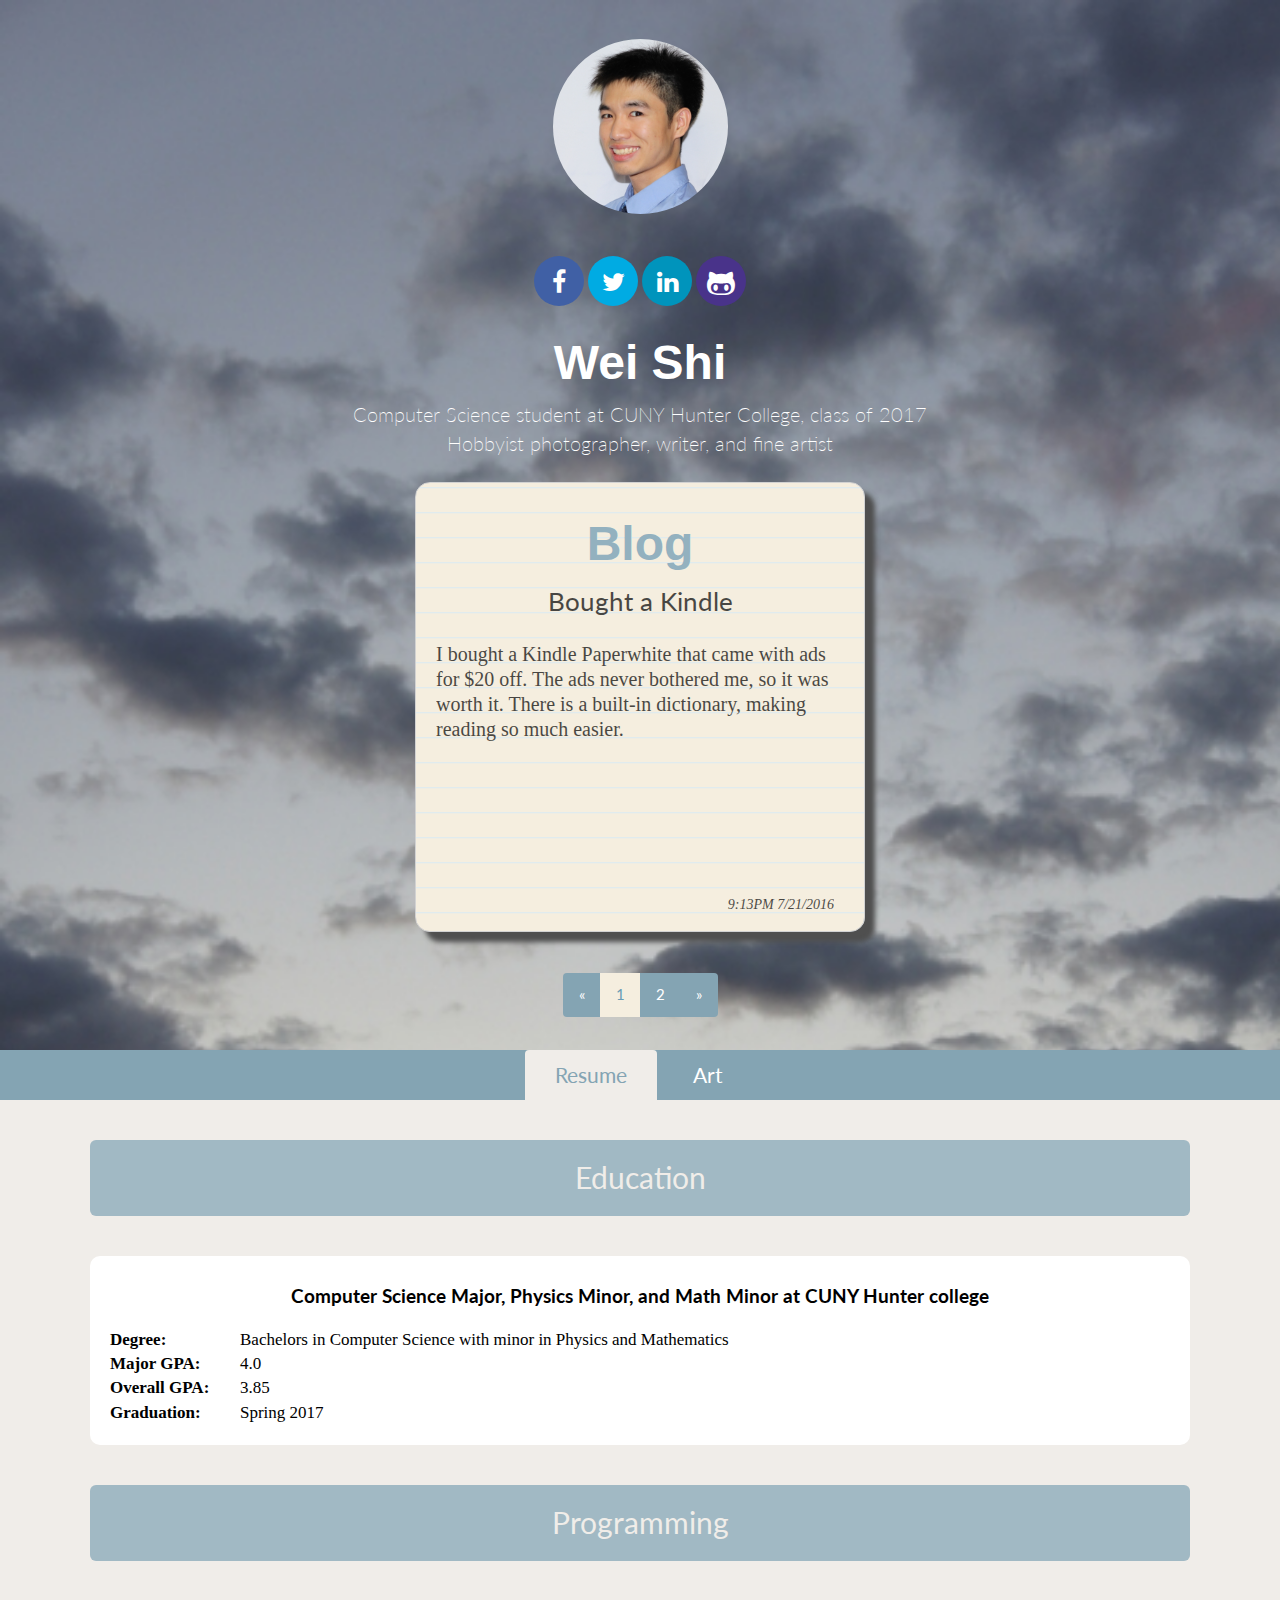
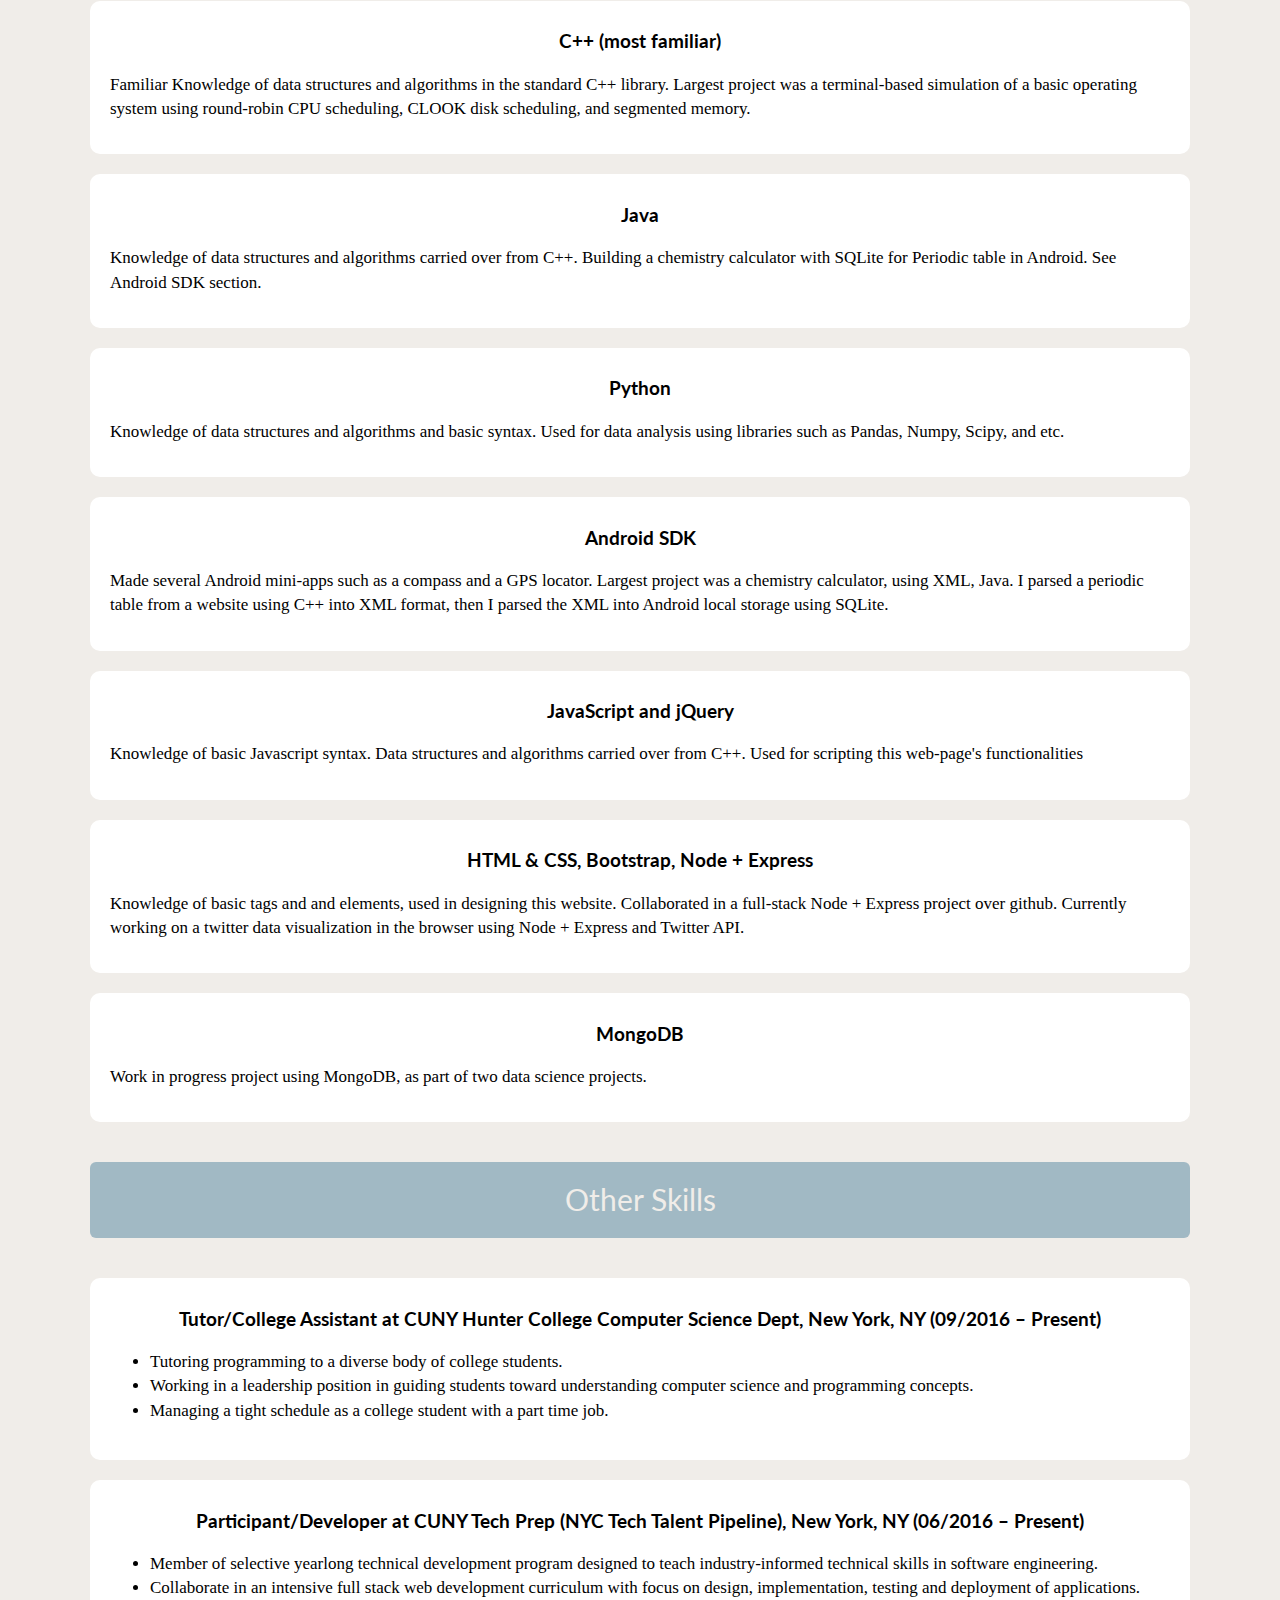
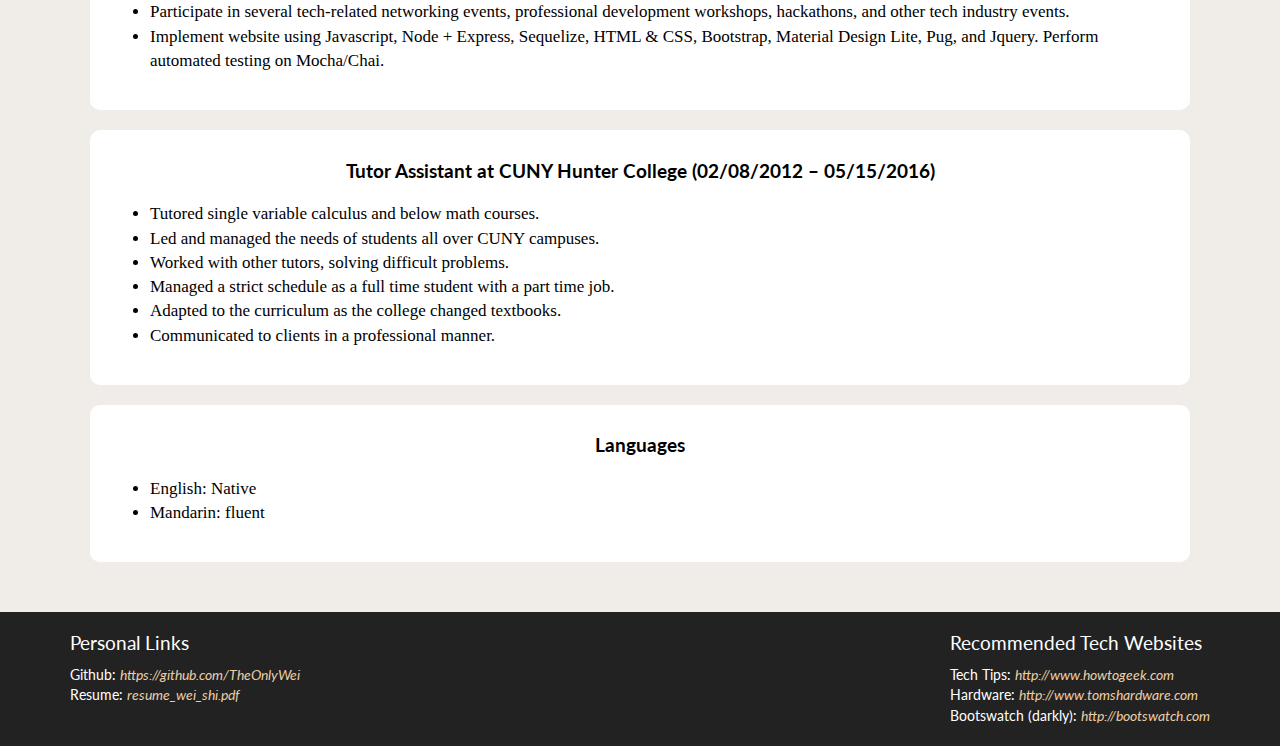
==== index.html @ 6fa698ae "updated resume descriptions" ====
<!DOCTYPE html>
<html>

  <head>
		<title>Wei's Website</title> <!-- title is the title of the tab of this web page -->
    <!--
		use below to use local bootstrap file:
		<link rel="stylesheet" href="bt.css">

    <link rel="stylesheet" href="http://s3.amazonaws.com/codecademy-content/courses/ltp/css/bootstrap.css">

		<link rel="stylesheet" href="http://www.w3schools.com/lib/w3.css">
		-->
		<meta charset="UTF-8">
		<link rel="stylesheet" href="https://maxcdn.bootstrapcdn.com/bootstrap/3.3.6/css/bootstrap.min.css">
		<link rel="stylesheet" href="style/darkly.css">
    <link rel="stylesheet" href="main.css">
    <meta name="viewport" content="width=device-width, initial-scale=1">
		<link rel="stylesheet" href="https://maxcdn.bootstrapcdn.com/font-awesome/4.3.0/css/font-awesome.min.css">
    <link rel="stylesheet" href="style/socialbuttons.css">
		<script src="https://ajax.googleapis.com/ajax/libs/jquery/1.12.4/jquery.min.js"></script>
		<script src="https://maxcdn.bootstrapcdn.com/bootstrap/3.3.7/js/bootstrap.min.js"></script>
  </head>

  <body>
<!--
    <div class="nav-bar">
	  	<div class="container" >
				<div class="left-nav">
					<a href="#education">Education</a>
					<a href="#programming">Programming</a>
					<a href="#other-skills">Other Skills</a>
					<a href="#photography">Photography</a>
					<a href="#fineart">Fine Art</a>

					<div class="right-nav">
						<a href="#">Top</a>
					</div>
				</div>

			</div>
    </div>
-->
    <div class="jumbotron" class="header">

      <div class="container">

		    <div class="row">
			  	<div class="col-md-12">
				    <div class="thumbnail">
							<img class="img-circle" src="images/photos/portraitme.jpg">
						</div>
				  </div>
				</div>

				<div class="row">
					<div id="social">
						<a class="facebookBtn smGlobalBtn" href="https://www.facebook.com/profile.php?id=100012851389365" target="_blank"></a>
						<a class="twitterBtn smGlobalBtn" href="https://twitter.com/TheOnlyWei123" target="_blank"></a>
						<a class="linkedinBtn smGlobalBtn" href="https://www.linkedin.com/in/weishi123" target="_blank"></a>
						<a class="githubBtn smGlobalBtn" href="https://github.com/TheOnlyWei" target="_blank"></a>
					</div>
				</div>

		    <div class="row">
				  <div class="col-md-12" id="introduction">
				    <h1>Wei Shi</h1>
				    <p>Computer Science student at CUNY Hunter College, class of 2017 <br> Hobbyist photographer, writer, and fine artist</p>
				  </div>
				</div>

		    <div class="row">
					<div class="col-md-12">
						<div class="blog-section">


						 	<div class="blog">
								<h1>Blog</h1>

								<div id="p1" class="blog-entry">
									<h3>Bought a Kindle</h3>
									<p>I bought a Kindle Paperwhite that came with ads for $20 off. The ads never bothered me, so it was worth it. There is a built-in dictionary, making reading so much easier.
										<p class="blog-entry-date">9:13PM 7/21/2016</p>
									</p>
								</div>


								<div id="p2" class="blog-entry">
									<h3>Android Dev.</h3>
									<p>The most difficult aspect of Android programming is the massive library and API. Multi-threaded programs are also required for application responsiveness. The Android OS is also constantly changing, making the learning process more difficult.
										<p class="blog-entry-date">10:11PM 7/21/2016</p>
									</p>
								</div>

							</div> <!-- closes blog -->

						</div> <!-- closes blog-section -->

					</div> <!-- closes column -->
   			</div> <!-- closes row -->

		    <div class="row page-nav">
					<ul class="pagination">
						<li><a id="left-arrow" onclick="plusDivs(-1)">&laquo;</a></li>
						<li><a class="page active" onclick="currentDiv(1)">1</a></li>
						<li><a class="page" onclick="currentDiv(2)">2</a></li>
						<li><a id="right-arrow" onclick="plusDivs(1)">&raquo;</a></li>
					</ul>
				</div>

			</div> <!-- closes container -->

    </div> <!-- closes jumbotron -->


		<ul class="nav nav-tabs">
		  <li id="resume-tab" class="active"><a data-toggle="tab" href="#Resume">Resume</a></li>
		  <li id="art-tab"><a data-toggle="tab" href="#Art">Art</a></li>
		</ul>

		<div class="tab-content main-body">

			<div id="Resume" class="tab-pane fade in active">
				<div class="texts container"> <!-- space denotes two classes -->
  			<a name="Education"></a>
				<div class="collapser">
					<button type="button" id="education" class="btn btn-default btn-lg btn-block">Education</button>
				</div>
				<div id="collapsable1">
					<div class="description">
						<h4 class="subject">Computer Science Major, Physics Minor, and Math Minor at CUNY Hunter college</h4>
						<table>
							<tr>
								<td class="left-col">Degree:</td>
								<td>Bachelors in Computer Science with minor in Physics and Mathematics</td>
							</tr>

							<tr>
								<td class="left-col">Major GPA:</td>
								<td>4.0</td>
							</tr>

							<tr>
								<td class="left-col">Overall GPA:</td>
								<td>3.85</td>
							</tr>
							<tr>
								<td class="left-col">Graduation:</td>
								<td>Spring 2017</td>
							</tr>

						</table>
					</div>

				</div>

      	<a name="programming"></a>
				<div class="collapser">
					<button type="button" id="programming" class="btn btn-default btn-lg btn-block">Programming</button>
				</div>
				<div id="collapsable2">

					<div class="description">
						<h4 class="subject">C++ (most familiar)</h4>
						<p>Familiar Knowledge of data structures and algorithms in the standard C++ library. Largest project was a terminal-based simulation of a basic operating system using round-robin CPU scheduling, CLOOK disk scheduling, and segmented memory.</p>
					</div>


					<div class="description">
						<h4 class="subject">Java</h4>
						<p>Knowledge of data structures and algorithms carried over from C++. Building a chemistry calculator with SQLite for Periodic table in Android. See Android SDK section.</p>
					</div>

          <div class="description">
						<h4 class="subject">Python</h4>
						<p>Knowledge of data structures and algorithms and basic syntax. Used for data analysis using libraries such as Pandas, Numpy, Scipy, and etc.</p>
					</div>

					<div class="description">
						<h4 class="subject">Android SDK</h4>
						<p>Made several Android mini-apps such as a compass and a GPS locator. Largest project was a chemistry calculator, using XML, Java. I parsed a periodic table from a website using C++ into XML format, then I parsed the XML into Android local storage using SQLite.</p>
					</div>

					<div class="description">
						<h4 class="subject">JavaScript and jQuery</h4>
						<p>Knowledge of basic Javascript syntax. Data structures and algorithms carried over from C++. Used for scripting this web-page's functionalities</p>
					</div>


					<div class="description">
						<h4 class="subject">HTML & CSS, Bootstrap, Node + Express</h4>
						<p>Knowledge of basic tags and and elements, used in designing this website. Collaborated in a full-stack Node + Express project over github. Currently working on a twitter data visualization in the browser using Node + Express and Twitter API.</p>
					</div>

          <div class="description">
						<h4 class="subject">MongoDB</h4>
						<p>Work in progress project using MongoDB, as part of two data science projects.</p>
					</div>

				</div>

		    <a name="other-skills"></a>
				<div class="collapser">
					<button type="button" id="other" class="btn btn-default btn-lg btn-block">Other Skills</button></div>
				<div id="collapsable3">
          <div class="description">
            <h4 class="subject">Tutor/College Assistant at CUNY Hunter College Computer Science Dept, New York, NY (09/2016 – Present)</h4>
              <ul>
                <li>Tutoring programming to a diverse body of college students.</li>
                <li>Working in a leadership position in guiding students toward
                    understanding computer science and programming concepts.</li>
                <li>Managing a tight schedule as a college student with a part time job.</li>
              </ul>
          </div>
          <div class="description">
            <h4 class="subject">Participant/Developer at CUNY Tech Prep (NYC Tech Talent Pipeline), New York, NY (06/2016 – Present)</h4>
              <ul>
                <li>Member of selective yearlong technical development program designed to teach industry-informed technical skills in software engineering.</li>
                <li>Collaborate in an intensive full stack web development curriculum
                    with focus on design, implementation, testing and deployment of applications.
                <li>Participate in several tech-related networking events, professional development workshops, hackathons, and other tech industry events.</li>
                <li>Implement website using Javascript, Node + Express, Sequelize, HTML & CSS, Bootstrap, Material Design Lite, Pug, and Jquery. Perform automated testing on Mocha/Chai.</li>
              </ul>
          </div>
					<div class="description">
						<h4 class="subject">Tutor Assistant at CUNY Hunter College (02/08/2012 – 05/15/2016)</h4>
						<ul>
              <li>Tutored single variable calculus and below math courses.</li>
              <li>Led and managed the needs of students all over CUNY campuses.</li>
              <li>Worked with other tutors, solving difficult problems.</li>
              <li>Managed a strict schedule as a full time student with a part time job.</li>
              <li>Adapted to the curriculum as the college changed textbooks.</li>
              <li>Communicated to clients in a professional manner.</li>
						</ul>
					</div>
          <div class="description">
						<h4 class="subject">Languages</h4>
						<ul>
							<li>English: Native </li>
							<li>Mandarin: fluent</li>
						</ul>
					</div>
				</div> <!--close collapsable3-->
				</div> <!--close container-->
    	</div><!--close Resume-->


			<div id="Art" class="tab-pane fade images">
				<div class="container">
		  		<a name="photography"></a>
					<div class="collapser">
						<button type="button" id="photography" class="btn btn-default btn-lg btn-block">Photography</button>
					</div>

					<div id="collapsable4">
			  		<div class="row gallery" >
			          <div class="col-md-3">
			              <div class="thumbnail">
												<!-- try img-responsive -->
			                  <img class="image" alt="Woe of Nut-kind" onclick="img.onclick(0)" src="images/photos/pimg1.jpg" >
												<h2 class="custom-caption">Woe of Nut-kind</h2>
			              </div>

			              <div class="thumbnail">
			                  <img class="image" alt="New Hampshire" onclick="img.onclick(1)" src="images/photos/pimg2.jpg" >
												<h2 class="custom-caption">New Hampshire</h2>
			              </div>
			          </div>

			          <div class="col-md-3">
			              <div class="thumbnail">
			                  <img class="image" alt="New York Twilight" onclick="img.onclick(2)" src="images/photos/pimg3.jpg">
												<h2 class="custom-caption">New York Twilight</h2>
			              </div>
			          </div>

			       		<div class="col-md-3">
			              <div class="thumbnail">
			                  <img class="image" alt="Central Park Amphitheater" onclick="img.onclick(3)" src="images/photos/pimg4.jpg">
												<h2 class="custom-caption">Central Park Amphitheater</h2>
			              </div>
			          </div>

		     				<div class="col-md-3">
			              <div class="thumbnail">
			                  <img class="image" alt="New Hampshire Crimson Sunset" onclick="img.onclick(4)" src="images/photos/pimg5.jpg">
												<h2 class="custom-caption">New Hampshire Crimson Sunset</h2>
			              </div>
			          </div>

			      </div>
					</div> <!-- collapsable end -->

		    	<a name="fineart"></a>

					<div class="collapser">
						<button type="button" id="plein-air" class="btn btn-default btn-lg btn-block">En Plein Air in Watercolor</button>
					</div>

					<div id="collapsable5">
			      <div class="row gallery">

				      <div class="col-md-3">
				          <div class="thumbnail">
				              <img class="image" alt="Central Park Tree (on cold press paper)" onclick="img.onclick(5)" src="images/fineart/fimg1.jpg" >
											<h2 class="custom-caption">Central Park Tree</h2>
				          </div>
				          <div class="thumbnail">
				              <img class="image" alt="Central Park Bridge (on cold press paper)" onclick="img.onclick(6)" src="images/fineart/fimg2.jpg">
											<h2 class="custom-caption">Central Park Bridge</h2>
				          </div>
				      </div>

				    	<div class="col-md-3">
				          <div class="thumbnail">
				              <img class="image" alt="Central Park Dying Tree (on cold press paper)" onclick="img.onclick(7)" src="images/fineart/fimg3.jpg" >
											<h2 class="custom-caption">Central Park Dying Tree</h2>
				          </div>
				          <div class="thumbnail">
				              <img class="image" alt="Sun and Shade (on cold press paper)" onclick="img.onclick(8)" src="images/fineart/fimg4.jpg">
											<h2 class="custom-caption">Sun and Shade</h2>
				          </div>
				   		</div>

				      <div class="col-md-3">
								<div class="thumbnail">
										<img class="image" alt="Rocky Slope (on cold press paper)" onclick="img.onclick(9)" src="images/fineart/fimg5.jpg" >
										<h2 class="custom-caption">Rocky Slope</h2>
								</div>
								<div class="thumbnail">
										<img class="image" alt="Sunny Day at Central Park (on cold press paper)" onclick="img.onclick(10)" src="images/fineart/fimg6.jpg">
										<h2 class="custom-caption">Sunny Day at Central Park</h2>
								</div>
					    </div>

							<div class="col-md-3">
								<div class="thumbnail">
										<img class="image" alt="Central Park Shade (on cold press paper)" onclick="img.onclick(11)" src="images/fineart/fimg7.jpg" >
										<h2 class="custom-caption">Central Park Shade</h2>
								</div>
								<div class="thumbnail">
										<img class="image" alt="Central Park Sunlight (on cold press paper)" onclick="img.onclick(12)" src="images/fineart/fimg8.jpg">
										<h2 class="custom-caption">Central Park Sunlight</h2>
								</div>
							</div>

			      </div>
					</div> <!-- collapsable end -->

					<div class="collapser">
						<button type="button" id="still-life" class="btn btn-default btn-lg btn-block">Still Life</button>
					</div>

					<div id="collapsable6">
						<div class="row gallery">

			        <div class="col-md-3">
		            <div class="thumbnail">
		                <img class="image" alt="Eggs in Old T-shirt (oil on cotton)" onclick="img.onclick(13)" src="images/fineart/fimg9.jpg" >
										<h2 class="custom-caption">Eggs in Old T-shirt </h2>
		            </div>
			        </div>

			        <div class="col-md-3">
					      <div class="thumbnail">
		              <img class="image" alt="Eye of David (graphite on bristol)" onclick="img.onclick(14)" src="images/fineart/fimg10.jpg">
									<h2 class="custom-caption">Eye of David</h2>
								</div>
			        </div>

			        <div class="col-md-3">
					      <div class="thumbnail">
		              <img class="image" alt="Old Sony Camera (oil on cotton)" onclick="img.onclick(15)" src="images/fineart/fimg11.jpg">
									<h2 class="custom-caption">Old Sony Camera</h2>
								</div>
			        </div>

			        <div class="col-md-3">
					      <div class="thumbnail">
		              <img class="image" alt="Broken Figurine (oil on cotton)" onclick="img.onclick(16)" src="images/fineart/fimg12.jpg">
									<h2 class="custom-caption">Broken Figurine</h2>
								</div>
			        </div>

						</div>
					</div> <!--close collapsable6-->
				</div><!--close container-->
			</div> <!--close images -->
		</div> <!--close tab-content main-body -->

		<div class="custom-footer">
	  	<div class="container" >
		    <div class="row">

			  	<div class="col-md-6">
						<div class="left-foot">
							<h4>Personal Links</h4>
							<p>Github: <a href="https://github.com/TheOnlyWei" target="_blank">https://github.com/TheOnlyWei</a></p>
							<p>Resume: <a href="doc/resume_wei_shi.pdf" target="_blank">resume_wei_shi.pdf</a></p>
						</div>
					</div>

			  	<div class="col-md-6">
						<div class="right-foot">
							<h4>Recommended Tech Websites</h4>
							<p>Tech Tips: <a href="http://www.howtogeek.com" target="_blank">http://www.howtogeek.com</a></p>
							<p>Hardware: <a href="http://www.tomshardware.com" target="_blank">http://www.tomshardware.com</a></p>
							<p>Bootswatch (darkly): <a href="http://bootswatch.com" target="_blank">http://bootswatch.com</a></p>
						</div>
					</div>

				</div>
			</div>
		</div>

		<div id="myModal" class="modal">
			<!-- "&times;" is the html "X" entity useful for a button that closes windows -->
			<span class="close" onclick="document.getElementById('myModal').style.display='none'">&times;</span>
			<img class="modal-content" id="img01">
			<div id="caption"></div>
		</div>

    <script type="text/javascript" src="main.js" ></script>
    <script type="text/javascript" src="mainjQ.js" > </script>


  </body>
</html>
---- style/darkly.css ----
@import url("https://fonts.googleapis.com/css?family=Lato:400,700,400italic");
/*!
 * bootswatch v3.3.6
 * Homepage: http://bootswatch.com
 * Copyright 2012-2016 Thomas Park
 * Licensed under MIT
 * Based on Bootstrap
*/
/*!
 * Bootstrap v3.3.6 (http://getbootstrap.com)
 * Copyright 2011-2015 Twitter, Inc.
 * Licensed under MIT (https://github.com/twbs/bootstrap/blob/master/LICENSE)
 */
/*! normalize.css v3.0.3 | MIT License | github.com/necolas/normalize.css */
html {
  font-family: sans-serif;
  -ms-text-size-adjust: 100%;
  -webkit-text-size-adjust: 100%;
}
body {
  margin: 0;
}
article,
aside,
details,
figcaption,
figure,
footer,
header,
hgroup,
main,
menu,
nav,
section,
summary {
  display: block;
}
audio,
canvas,
progress,
video {
  display: inline-block;
  vertical-align: baseline;
}
audio:not([controls]) {
  display: none;
  height: 0;
}
[hidden],
template {
  display: none;
}
a {
  background-color: transparent;
}
a:active,
a:hover {
  outline: 0;
}
abbr[title] {
  border-bottom: 1px dotted;
}
b,
strong {
  font-weight: bold;
}
dfn {
  font-style: italic;
}
h1 {
  font-size: 2em;
  margin: 0.67em 0;
}
mark {
  background: #ff0;
  color: #000;
}
small {
  font-size: 80%;
}
sub,
sup {
  font-size: 75%;
  line-height: 0;
  position: relative;
  vertical-align: baseline;
}
sup {
  top: -0.5em;
}
sub {
  bottom: -0.25em;
}
img {
  border: 0;
}
svg:not(:root) {
  overflow: hidden;
}
figure {
  margin: 1em 40px;
}
hr {
  -webkit-box-sizing: content-box;
     -moz-box-sizing: content-box;
          box-sizing: content-box;
  height: 0;
}
pre {
  overflow: auto;
}
code,
kbd,
pre,
samp {
  font-family: monospace, monospace;
  font-size: 1em;
}
button,
input,
optgroup,
select,
textarea {
  color: inherit;
  font: inherit;
  margin: 0;
}
button {
  overflow: visible;
}
button,
select {
  text-transform: none;
}
button,
html input[type="button"],
input[type="reset"],
input[type="submit"] {
  -webkit-appearance: button;
  cursor: pointer;
}
button[disabled],
html input[disabled] {
  cursor: default;
}
button::-moz-focus-inner,
input::-moz-focus-inner {
  border: 0;
  padding: 0;
}
input {
  line-height: normal;
}
input[type="checkbox"],
input[type="radio"] {
  -webkit-box-sizing: border-box;
     -moz-box-sizing: border-box;
          box-sizing: border-box;
  padding: 0;
}
input[type="number"]::-webkit-inner-spin-button,
input[type="number"]::-webkit-outer-spin-button {
  height: auto;
}
input[type="search"] {
  -webkit-appearance: textfield;
  -webkit-box-sizing: content-box;
     -moz-box-sizing: content-box;
          box-sizing: content-box;
}
input[type="search"]::-webkit-search-cancel-button,
input[type="search"]::-webkit-search-decoration {
  -webkit-appearance: none;
}
fieldset {
  border: 1px solid #c0c0c0;
  margin: 0 2px;
  padding: 0.35em 0.625em 0.75em;
}
legend {
  border: 0;
  padding: 0;
}
textarea {
  overflow: auto;
}
optgroup {
  font-weight: bold;
}
table {
  border-collapse: collapse;
  border-spacing: 0;
}
td,
th {
  padding: 0;
}
/*! Source: https://github.com/h5bp/html5-boilerplate/blob/master/src/css/main.css */
@media print {
  *,
  *:before,
  *:after {
    background: transparent !important;
    color: #000 !important;
    -webkit-box-shadow: none !important;
            box-shadow: none !important;
    text-shadow: none !important;
  }
  a,
  a:visited {
    text-decoration: underline;
  }
  a[href]:after {
    content: " (" attr(href) ")";
  }
  abbr[title]:after {
    content: " (" attr(title) ")";
  }
  a[href^="#"]:after,
  a[href^="javascript:"]:after {
    content: "";
  }
  pre,
  blockquote {
    border: 1px solid #999;
    page-break-inside: avoid;
  }
  thead {
    display: table-header-group;
  }
  tr,
  img {
    page-break-inside: avoid;
  }
  img {
    max-width: 100% !important;
  }
  p,
  h2,
  h3 {
    orphans: 3;
    widows: 3;
  }
  h2,
  h3 {
    page-break-after: avoid;
  }
  .navbar {
    display: none;
  }
  .btn > .caret,
  .dropup > .btn > .caret {
    border-top-color: #000 !important;
  }
  .label {
    border: 1px solid #000;
  }
  .table {
    border-collapse: collapse !important;
  }
  .table td,
  .table th {
    background-color: #fff !important;
  }
  .table-bordered th,
  .table-bordered td {
    border: 1px solid #ddd !important;
  }
}
@font-face {
  font-family: 'Glyphicons Halflings';
  src: url('../fonts/glyphicons-halflings-regular.eot');
  src: url('../fonts/glyphicons-halflings-regular.eot?#iefix') format('embedded-opentype'), url('../fonts/glyphicons-halflings-regular.woff2') format('woff2'), url('../fonts/glyphicons-halflings-regular.woff') format('woff'), url('../fonts/glyphicons-halflings-regular.ttf') format('truetype'), url('../fonts/glyphicons-halflings-regular.svg#glyphicons_halflingsregular') format('svg');
}
.glyphicon {
  position: relative;
  top: 1px;
  display: inline-block;
  font-family: 'Glyphicons Halflings';
  font-style: normal;
  font-weight: normal;
  line-height: 1;
  -webkit-font-smoothing: antialiased;
  -moz-osx-font-smoothing: grayscale;
}
.glyphicon-asterisk:before {
  content: "\002a";
}
.glyphicon-plus:before {
  content: "\002b";
}
.glyphicon-euro:before,
.glyphicon-eur:before {
  content: "\20ac";
}
.glyphicon-minus:before {
  content: "\2212";
}
.glyphicon-cloud:before {
  content: "\2601";
}
.glyphicon-envelope:before {
  content: "\2709";
}
.glyphicon-pencil:before {
  content: "\270f";
}
.glyphicon-glass:before {
  content: "\e001";
}
.glyphicon-music:before {
  content: "\e002";
}
.glyphicon-search:before {
  content: "\e003";
}
.glyphicon-heart:before {
  content: "\e005";
}
.glyphicon-star:before {
  content: "\e006";
}
.glyphicon-star-empty:before {
  content: "\e007";
}
.glyphicon-user:before {
  content: "\e008";
}
.glyphicon-film:before {
  content: "\e009";
}
.glyphicon-th-large:before {
  content: "\e010";
}
.glyphicon-th:before {
  content: "\e011";
}
.glyphicon-th-list:before {
  content: "\e012";
}
.glyphicon-ok:before {
  content: "\e013";
}
.glyphicon-remove:before {
  content: "\e014";
}
.glyphicon-zoom-in:before {
  content: "\e015";
}
.glyphicon-zoom-out:before {
  content: "\e016";
}
.glyphicon-off:before {
  content: "\e017";
}
.glyphicon-signal:before {
  content: "\e018";
}
.glyphicon-cog:before {
  content: "\e019";
}
.glyphicon-trash:before {
  content: "\e020";
}
.glyphicon-home:before {
  content: "\e021";
}
.glyphicon-file:before {
  content: "\e022";
}
.glyphicon-time:before {
  content: "\e023";
}
.glyphicon-road:before {
  content: "\e024";
}
.glyphicon-download-alt:before {
  content: "\e025";
}
.glyphicon-download:before {
  content: "\e026";
}
.glyphicon-upload:before {
  content: "\e027";
}
.glyphicon-inbox:before {
  content: "\e028";
}
.glyphicon-play-circle:before {
  content: "\e029";
}
.glyphicon-repeat:before {
  content: "\e030";
}
.glyphicon-refresh:before {
  content: "\e031";
}
.glyphicon-list-alt:before {
  content: "\e032";
}
.glyphicon-lock:before {
  content: "\e033";
}
.glyphicon-flag:before {
  content: "\e034";
}
.glyphicon-headphones:before {
  content: "\e035";
}
.glyphicon-volume-off:before {
  content: "\e036";
}
.glyphicon-volume-down:before {
  content: "\e037";
}
.glyphicon-volume-up:before {
  content: "\e038";
}
.glyphicon-qrcode:before {
  content: "\e039";
}
.glyphicon-barcode:before {
  content: "\e040";
}
.glyphicon-tag:before {
  content: "\e041";
}
.glyphicon-tags:before {
  content: "\e042";
}
.glyphicon-book:before {
  content: "\e043";
}
.glyphicon-bookmark:before {
  content: "\e044";
}
.glyphicon-print:before {
  content: "\e045";
}
.glyphicon-camera:before {
  content: "\e046";
}
.glyphicon-font:before {
  content: "\e047";
}
.glyphicon-bold:before {
  content: "\e048";
}
.glyphicon-italic:before {
  content: "\e049";
}
.glyphicon-text-height:before {
  content: "\e050";
}
.glyphicon-text-width:before {
  content: "\e051";
}
.glyphicon-align-left:before {
  content: "\e052";
}
.glyphicon-align-center:before {
  content: "\e053";
}
.glyphicon-align-right:before {
  content: "\e054";
}
.glyphicon-align-justify:before {
  content: "\e055";
}
.glyphicon-list:before {
  content: "\e056";
}
.glyphicon-indent-left:before {
  content: "\e057";
}
.glyphicon-indent-right:before {
  content: "\e058";
}
.glyphicon-facetime-video:before {
  content: "\e059";
}
.glyphicon-picture:before {
  content: "\e060";
}
.glyphicon-map-marker:before {
  content: "\e062";
}
.glyphicon-adjust:before {
  content: "\e063";
}
.glyphicon-tint:before {
  content: "\e064";
}
.glyphicon-edit:before {
  content: "\e065";
}
.glyphicon-share:before {
  content: "\e066";
}
.glyphicon-check:before {
  content: "\e067";
}
.glyphicon-move:before {
  content: "\e068";
}
.glyphicon-step-backward:before {
  content: "\e069";
}
.glyphicon-fast-backward:before {
  content: "\e070";
}
.glyphicon-backward:before {
  content: "\e071";
}
.glyphicon-play:before {
  content: "\e072";
}
.glyphicon-pause:before {
  content: "\e073";
}
.glyphicon-stop:before {
  content: "\e074";
}
.glyphicon-forward:before {
  content: "\e075";
}
.glyphicon-fast-forward:before {
  content: "\e076";
}
.glyphicon-step-forward:before {
  content: "\e077";
}
.glyphicon-eject:before {
  content: "\e078";
}
.glyphicon-chevron-left:before {
  content: "\e079";
}
.glyphicon-chevron-right:before {
  content: "\e080";
}
.glyphicon-plus-sign:before {
  content: "\e081";
}
.glyphicon-minus-sign:before {
  content: "\e082";
}
.glyphicon-remove-sign:before {
  content: "\e083";
}
.glyphicon-ok-sign:before {
  content: "\e084";
}
.glyphicon-question-sign:before {
  content: "\e085";
}
.glyphicon-info-sign:before {
  content: "\e086";
}
.glyphicon-screenshot:before {
  content: "\e087";
}
.glyphicon-remove-circle:before {
  content: "\e088";
}
.glyphicon-ok-circle:before {
  content: "\e089";
}
.glyphicon-ban-circle:before {
  content: "\e090";
}
.glyphicon-arrow-left:before {
  content: "\e091";
}
.glyphicon-arrow-right:before {
  content: "\e092";
}
.glyphicon-arrow-up:before {
  content: "\e093";
}
.glyphicon-arrow-down:before {
  content: "\e094";
}
.glyphicon-share-alt:before {
  content: "\e095";
}
.glyphicon-resize-full:before {
  content: "\e096";
}
.glyphicon-resize-small:before {
  content: "\e097";
}
.glyphicon-exclamation-sign:before {
  content: "\e101";
}
.glyphicon-gift:before {
  content: "\e102";
}
.glyphicon-leaf:before {
  content: "\e103";
}
.glyphicon-fire:before {
  content: "\e104";
}
.glyphicon-eye-open:before {
  content: "\e105";
}
.glyphicon-eye-close:before {
  content: "\e106";
}
.glyphicon-warning-sign:before {
  content: "\e107";
}
.glyphicon-plane:before {
  content: "\e108";
}
.glyphicon-calendar:before {
  content: "\e109";
}
.glyphicon-random:before {
  content: "\e110";
}
.glyphicon-comment:before {
  content: "\e111";
}
.glyphicon-magnet:before {
  content: "\e112";
}
.glyphicon-chevron-up:before {
  content: "\e113";
}
.glyphicon-chevron-down:before {
  content: "\e114";
}
.glyphicon-retweet:before {
  content: "\e115";
}
.glyphicon-shopping-cart:before {
  content: "\e116";
}
.glyphicon-folder-close:before {
  content: "\e117";
}
.glyphicon-folder-open:before {
  content: "\e118";
}
.glyphicon-resize-vertical:before {
  content: "\e119";
}
.glyphicon-resize-horizontal:before {
  content: "\e120";
}
.glyphicon-hdd:before {
  content: "\e121";
}
.glyphicon-bullhorn:before {
  content: "\e122";
}
.glyphicon-bell:before {
  content: "\e123";
}
.glyphicon-certificate:before {
  content: "\e124";
}
.glyphicon-thumbs-up:before {
  content: "\e125";
}
.glyphicon-thumbs-down:before {
  content: "\e126";
}
.glyphicon-hand-right:before {
  content: "\e127";
}
.glyphicon-hand-left:before {
  content: "\e128";
}
.glyphicon-hand-up:before {
  content: "\e129";
}
.glyphicon-hand-down:before {
  content: "\e130";
}
.glyphicon-circle-arrow-right:before {
  content: "\e131";
}
.glyphicon-circle-arrow-left:before {
  content: "\e132";
}
.glyphicon-circle-arrow-up:before {
  content: "\e133";
}
.glyphicon-circle-arrow-down:before {
  content: "\e134";
}
.glyphicon-globe:before {
  content: "\e135";
}
.glyphicon-wrench:before {
  content: "\e136";
}
.glyphicon-tasks:before {
  content: "\e137";
}
.glyphicon-filter:before {
  content: "\e138";
}
.glyphicon-briefcase:before {
  content: "\e139";
}
.glyphicon-fullscreen:before {
  content: "\e140";
}
.glyphicon-dashboard:before {
  content: "\e141";
}
.glyphicon-paperclip:before {
  content: "\e142";
}
.glyphicon-heart-empty:before {
  content: "\e143";
}
.glyphicon-link:before {
  content: "\e144";
}
.glyphicon-phone:before {
  content: "\e145";
}
.glyphicon-pushpin:before {
  content: "\e146";
}
.glyphicon-usd:before {
  content: "\e148";
}
.glyphicon-gbp:before {
  content: "\e149";
}
.glyphicon-sort:before {
  content: "\e150";
}
.glyphicon-sort-by-alphabet:before {
  content: "\e151";
}
.glyphicon-sort-by-alphabet-alt:before {
  content: "\e152";
}
.glyphicon-sort-by-order:before {
  content: "\e153";
}
.glyphicon-sort-by-order-alt:before {
  content: "\e154";
}
.glyphicon-sort-by-attributes:before {
  content: "\e155";
}
.glyphicon-sort-by-attributes-alt:before {
  content: "\e156";
}
.glyphicon-unchecked:before {
  content: "\e157";
}
.glyphicon-expand:before {
  content: "\e158";
}
.glyphicon-collapse-down:before {
  content: "\e159";
}
.glyphicon-collapse-up:before {
  content: "\e160";
}
.glyphicon-log-in:before {
  content: "\e161";
}
.glyphicon-flash:before {
  content: "\e162";
}
.glyphicon-log-out:before {
  content: "\e163";
}
.glyphicon-new-window:before {
  content: "\e164";
}
.glyphicon-record:before {
  content: "\e165";
}
.glyphicon-save:before {
  content: "\e166";
}
.glyphicon-open:before {
  content: "\e167";
}
.glyphicon-saved:before {
  content: "\e168";
}
.glyphicon-import:before {
  content: "\e169";
}
.glyphicon-export:before {
  content: "\e170";
}
.glyphicon-send:before {
  content: "\e171";
}
.glyphicon-floppy-disk:before {
  content: "\e172";
}
.glyphicon-floppy-saved:before {
  content: "\e173";
}
.glyphicon-floppy-remove:before {
  content: "\e174";
}
.glyphicon-floppy-save:before {
  content: "\e175";
}
.glyphicon-floppy-open:before {
  content: "\e176";
}
.glyphicon-credit-card:before {
  content: "\e177";
}
.glyphicon-transfer:before {
  content: "\e178";
}
.glyphicon-cutlery:before {
  content: "\e179";
}
.glyphicon-header:before {
  content: "\e180";
}
.glyphicon-compressed:before {
  content: "\e181";
}
.glyphicon-earphone:before {
  content: "\e182";
}
.glyphicon-phone-alt:before {
  content: "\e183";
}
.glyphicon-tower:before {
  content: "\e184";
}
.glyphicon-stats:before {
  content: "\e185";
}
.glyphicon-sd-video:before {
  content: "\e186";
}
.glyphicon-hd-video:before {
  content: "\e187";
}
.glyphicon-subtitles:before {
  content: "\e188";
}
.glyphicon-sound-stereo:before {
  content: "\e189";
}
.glyphicon-sound-dolby:before {
  content: "\e190";
}
.glyphicon-sound-5-1:before {
  content: "\e191";
}
.glyphicon-sound-6-1:before {
  content: "\e192";
}
.glyphicon-sound-7-1:before {
  content: "\e193";
}
.glyphicon-copyright-mark:before {
  content: "\e194";
}
.glyphicon-registration-mark:before {
  content: "\e195";
}
.glyphicon-cloud-download:before {
  content: "\e197";
}
.glyphicon-cloud-upload:before {
  content: "\e198";
}
.glyphicon-tree-conifer:before {
  content: "\e199";
}
.glyphicon-tree-deciduous:before {
  content: "\e200";
}
.glyphicon-cd:before {
  content: "\e201";
}
.glyphicon-save-file:before {
  content: "\e202";
}
.glyphicon-open-file:before {
  content: "\e203";
}
.glyphicon-level-up:before {
  content: "\e204";
}
.glyphicon-copy:before {
  content: "\e205";
}
.glyphicon-paste:before {
  content: "\e206";
}
.glyphicon-alert:before {
  content: "\e209";
}
.glyphicon-equalizer:before {
  content: "\e210";
}
.glyphicon-king:before {
  content: "\e211";
}
.glyphicon-queen:before {
  content: "\e212";
}
.glyphicon-pawn:before {
  content: "\e213";
}
.glyphicon-bishop:before {
  content: "\e214";
}
.glyphicon-knight:before {
  content: "\e215";
}
.glyphicon-baby-formula:before {
  content: "\e216";
}
.glyphicon-tent:before {
  content: "\26fa";
}
.glyphicon-blackboard:before {
  content: "\e218";
}
.glyphicon-bed:before {
  content: "\e219";
}
.glyphicon-apple:before {
  content: "\f8ff";
}
.glyphicon-erase:before {
  content: "\e221";
}
.glyphicon-hourglass:before {
  content: "\231b";
}
.glyphicon-lamp:before {
  content: "\e223";
}
.glyphicon-duplicate:before {
  content: "\e224";
}
.glyphicon-piggy-bank:before {
  content: "\e225";
}
.glyphicon-scissors:before {
  content: "\e226";
}
.glyphicon-bitcoin:before {
  content: "\e227";
}
.glyphicon-btc:before {
  content: "\e227";
}
.glyphicon-xbt:before {
  content: "\e227";
}
.glyphicon-yen:before {
  content: "\00a5";
}
.glyphicon-jpy:before {
  content: "\00a5";
}
.glyphicon-ruble:before {
  content: "\20bd";
}
.glyphicon-rub:before {
  content: "\20bd";
}
.glyphicon-scale:before {
  content: "\e230";
}
.glyphicon-ice-lolly:before {
  content: "\e231";
}
.glyphicon-ice-lolly-tasted:before {
  content: "\e232";
}
.glyphicon-education:before {
  content: "\e233";
}
.glyphicon-option-horizontal:before {
  content: "\e234";
}
.glyphicon-option-vertical:before {
  content: "\e235";
}
.glyphicon-menu-hamburger:before {
  content: "\e236";
}
.glyphicon-modal-window:before {
  content: "\e237";
}
.glyphicon-oil:before {
  content: "\e238";
}
.glyphicon-grain:before {
  content: "\e239";
}
.glyphicon-sunglasses:before {
  content: "\e240";
}
.glyphicon-text-size:before {
  content: "\e241";
}
.glyphicon-text-color:before {
  content: "\e242";
}
.glyphicon-text-background:before {
  content: "\e243";
}
.glyphicon-object-align-top:before {
  content: "\e244";
}
.glyphicon-object-align-bottom:before {
  content: "\e245";
}
.glyphicon-object-align-horizontal:before {
  content: "\e246";
}
.glyphicon-object-align-left:before {
  content: "\e247";
}
.glyphicon-object-align-vertical:before {
  content: "\e248";
}
.glyphicon-object-align-right:before {
  content: "\e249";
}
.glyphicon-triangle-right:before {
  content: "\e250";
}
.glyphicon-triangle-left:before {
  content: "\e251";
}
.glyphicon-triangle-bottom:before {
  content: "\e252";
}
.glyphicon-triangle-top:before {
  content: "\e253";
}
.glyphicon-console:before {
  content: "\e254";
}
.glyphicon-superscript:before {
  content: "\e255";
}
.glyphicon-subscript:before {
  content: "\e256";
}
.glyphicon-menu-left:before {
  content: "\e257";
}
.glyphicon-menu-right:before {
  content: "\e258";
}
.glyphicon-menu-down:before {
  content: "\e259";
}
.glyphicon-menu-up:before {
  content: "\e260";
}
* {
  -webkit-box-sizing: border-box;
  -moz-box-sizing: border-box;
  box-sizing: border-box;
}
*:before,
*:after {
  -webkit-box-sizing: border-box;
  -moz-box-sizing: border-box;
  box-sizing: border-box;
}
html {
  font-size: 10px;
  -webkit-tap-highlight-color: rgba(0, 0, 0, 0);
}
body {
  font-family: "Lato", "Helvetica Neue", Helvetica, Arial, sans-serif;
  font-size: 15px;
  line-height: 1.42857143;
  color: #ffffff;
  background-color: #222222;
}
input,
button,
select,
textarea {
  font-family: inherit;
  font-size: inherit;
  line-height: inherit;
}
a {
  color: #0ce3ac;
  text-decoration: none;
}
a:hover,
a:focus {
  color: #0ce3ac;
  text-decoration: underline;
}
a:focus {
  outline: thin dotted;
  outline: 5px auto -webkit-focus-ring-color;
  outline-offset: -2px;
}
figure {
  margin: 0;
}
img {
  vertical-align: middle;
}
.img-responsive,
.thumbnail > img,
.thumbnail a > img,
.carousel-inner > .item > img,
.carousel-inner > .item > a > img {
  display: block;
  max-width: 100%;
  height: auto;
}
.img-rounded {
  border-radius: 6px;
}
.img-thumbnail {
  padding: 2px;
  line-height: 1.42857143;
  background-color: #222222;
  border: 1px solid #464545;
  border-radius: 4px;
  -webkit-transition: all 0.2s ease-in-out;
  -o-transition: all 0.2s ease-in-out;
  transition: all 0.2s ease-in-out;
  display: inline-block;
  max-width: 100%;
  height: auto;
}
.img-circle {
  border-radius: 50%;
}
hr {
  margin-top: 21px;
  margin-bottom: 21px;
  border: 0;
  border-top: 1px solid #464545;
}
.sr-only {
  position: absolute;
  width: 1px;
  height: 1px;
  margin: -1px;
  padding: 0;
  overflow: hidden;
  clip: rect(0, 0, 0, 0);
  border: 0;
}
.sr-only-focusable:active,
.sr-only-focusable:focus {
  position: static;
  width: auto;
  height: auto;
  margin: 0;
  overflow: visible;
  clip: auto;
}
[role="button"] {
  cursor: pointer;
}
h1,
h2,
h3,
h4,
h5,
h6,
.h1,
.h2,
.h3,
.h4,
.h5,
.h6 {
  font-family: "Lato", "Helvetica Neue", Helvetica, Arial, sans-serif;
  font-weight: 400;
  line-height: 1.1;
  color: inherit;
}
h1 small,
h2 small,
h3 small,
h4 small,
h5 small,
h6 small,
.h1 small,
.h2 small,
.h3 small,
.h4 small,
.h5 small,
.h6 small,
h1 .small,
h2 .small,
h3 .small,
h4 .small,
h5 .small,
h6 .small,
.h1 .small,
.h2 .small,
.h3 .small,
.h4 .small,
.h5 .small,
.h6 .small {
  font-weight: normal;
  line-height: 1;
  color: #999999;
}
h1,
.h1,
h2,
.h2,
h3,
.h3 {
  margin-top: 21px;
  margin-bottom: 10.5px;
}
h1 small,
.h1 small,
h2 small,
.h2 small,
h3 small,
.h3 small,
h1 .small,
.h1 .small,
h2 .small,
.h2 .small,
h3 .small,
.h3 .small {
  font-size: 65%;
}
h4,
.h4,
h5,
.h5,
h6,
.h6 {
  margin-top: 10.5px;
  margin-bottom: 10.5px;
}
h4 small,
.h4 small,
h5 small,
.h5 small,
h6 small,
.h6 small,
h4 .small,
.h4 .small,
h5 .small,
.h5 .small,
h6 .small,
.h6 .small {
  font-size: 75%;
}
h1,
.h1 {
  font-size: 39px;
}
h2,
.h2 {
  font-size: 32px;
}
h3,
.h3 {
  font-size: 26px;
}
h4,
.h4 {
  font-size: 19px;
}
h5,
.h5 {
  font-size: 15px;
}
h6,
.h6 {
  font-size: 13px;
}
p {
  margin: 0 0 10.5px;
}
.lead {
  margin-bottom: 21px;
  font-size: 17px;
  font-weight: 300;
  line-height: 1.4;
}
@media (min-width: 768px) {
  .lead {
    font-size: 22.5px;
  }
}
small,
.small {
  font-size: 86%;
}
mark,
.mark {
  background-color: #f39c12;
  padding: .2em;
}
.text-left {
  text-align: left;
}
.text-right {
  text-align: right;
}
.text-center {
  text-align: center;
}
.text-justify {
  text-align: justify;
}
.text-nowrap {
  white-space: nowrap;
}
.text-lowercase {
  text-transform: lowercase;
}
.text-uppercase {
  text-transform: uppercase;
}
.text-capitalize {
  text-transform: capitalize;
}
.text-muted {
  color: #999999;
}
.text-primary {
  color: #375a7f;
}
a.text-primary:hover,
a.text-primary:focus {
  color: #28415b;
}
.text-success {
  color: #ffffff;
}
a.text-success:hover,
a.text-success:focus {
  color: #e6e6e6;
}
.text-info {
  color: #ffffff;
}
a.text-info:hover,
a.text-info:focus {
  color: #e6e6e6;
}
.text-warning {
  color: #ffffff;
}
a.text-warning:hover,
a.text-warning:focus {
  color: #e6e6e6;
}
.text-danger {
  color: #ffffff;
}
a.text-danger:hover,
a.text-danger:focus {
  color: #e6e6e6;
}
.bg-primary {
  color: #fff;
  background-color: #375a7f;
}
a.bg-primary:hover,
a.bg-primary:focus {
  background-color: #28415b;
}
.bg-success {
  background-color: #00bc8c;
}
a.bg-success:hover,
a.bg-success:focus {
  background-color: #008966;
}
.bg-info {
  background-color: #3498db;
}
a.bg-info:hover,
a.bg-info:focus {
  background-color: #217dbb;
}
.bg-warning {
  background-color: #f39c12;
}
a.bg-warning:hover,
a.bg-warning:focus {
  background-color: #c87f0a;
}
.bg-danger {
  background-color: #e74c3c;
}
a.bg-danger:hover,
a.bg-danger:focus {
  background-color: #d62c1a;
}
.page-header {
  padding-bottom: 9.5px;
  margin: 42px 0 21px;
  border-bottom: 1px solid transparent;
}
ul,
ol {
  margin-top: 0;
  margin-bottom: 10.5px;
}
ul ul,
ol ul,
ul ol,
ol ol {
  margin-bottom: 0;
}
.list-unstyled {
  padding-left: 0;
  list-style: none;
}
.list-inline {
  padding-left: 0;
  list-style: none;
  margin-left: -5px;
}
.list-inline > li {
  display: inline-block;
  padding-left: 5px;
  padding-right: 5px;
}
dl {
  margin-top: 0;
  margin-bottom: 21px;
}
dt,
dd {
  line-height: 1.42857143;
}
dt {
  font-weight: bold;
}
dd {
  margin-left: 0;
}
@media (min-width: 768px) {
  .dl-horizontal dt {
    float: left;
    width: 160px;
    clear: left;
    text-align: right;
    overflow: hidden;
    text-overflow: ellipsis;
    white-space: nowrap;
  }
  .dl-horizontal dd {
    margin-left: 180px;
  }
}
abbr[title],
abbr[data-original-title] {
  cursor: help;
  border-bottom: 1px dotted #999999;
}
.initialism {
  font-size: 90%;
  text-transform: uppercase;
}
blockquote {
  padding: 10.5px 21px;
  margin: 0 0 21px;
  font-size: 18.75px;
  border-left: 5px solid #464545;
}
blockquote p:last-child,
blockquote ul:last-child,
blockquote ol:last-child {
  margin-bottom: 0;
}
blockquote footer,
blockquote small,
blockquote .small {
  display: block;
  font-size: 80%;
  line-height: 1.42857143;
  color: #999999;
}
blockquote footer:before,
blockquote small:before,
blockquote .small:before {
  content: '\2014 \00A0';
}
.blockquote-reverse,
blockquote.pull-right {
  padding-right: 15px;
  padding-left: 0;
  border-right: 5px solid #464545;
  border-left: 0;
  text-align: right;
}
.blockquote-reverse footer:before,
blockquote.pull-right footer:before,
.blockquote-reverse small:before,
blockquote.pull-right small:before,
.blockquote-reverse .small:before,
blockquote.pull-right .small:before {
  content: '';
}
.blockquote-reverse footer:after,
blockquote.pull-right footer:after,
.blockquote-reverse small:after,
blockquote.pull-right small:after,
.blockquote-reverse .small:after,
blockquote.pull-right .small:after {
  content: '\00A0 \2014';
}
address {
  margin-bottom: 21px;
  font-style: normal;
  line-height: 1.42857143;
}
code,
kbd,
pre,
samp {
  font-family: Menlo, Monaco, Consolas, "Courier New", monospace;
}
code {
  padding: 2px 4px;
  font-size: 90%;
  color: #c7254e;
  background-color: #f9f2f4;
  border-radius: 4px;
}
kbd {
  padding: 2px 4px;
  font-size: 90%;
  color: #ffffff;
  background-color: #333333;
  border-radius: 3px;
  -webkit-box-shadow: inset 0 -1px 0 rgba(0, 0, 0, 0.25);
          box-shadow: inset 0 -1px 0 rgba(0, 0, 0, 0.25);
}
kbd kbd {
  padding: 0;
  font-size: 100%;
  font-weight: bold;
  -webkit-box-shadow: none;
          box-shadow: none;
}
pre {
  display: block;
  padding: 10px;
  margin: 0 0 10.5px;
  font-size: 14px;
  line-height: 1.42857143;
  word-break: break-all;
  word-wrap: break-word;
  color: #303030;
  background-color: #ebebeb;
  border: 1px solid #cccccc;
  border-radius: 4px;
}
pre code {
  padding: 0;
  font-size: inherit;
  color: inherit;
  white-space: pre-wrap;
  background-color: transparent;
  border-radius: 0;
}
.pre-scrollable {
  max-height: 340px;
  overflow-y: scroll;
}
.container {
  margin-right: auto;
  margin-left: auto;
  padding-left: 15px;
  padding-right: 15px;
}
@media (min-width: 768px) {
  .container {
    width: 750px;
  }
}
@media (min-width: 992px) {
  .container {
    width: 970px;
  }
}
@media (min-width: 1200px) {
  .container {
    width: 1170px;
  }
}
.container-fluid {
  margin-right: auto;
  margin-left: auto;
  padding-left: 15px;
  padding-right: 15px;
}
.row {
  margin-left: -15px;
  margin-right: -15px;
}
.col-xs-1, .col-sm-1, .col-md-1, .col-lg-1, .col-xs-2, .col-sm-2, .col-md-2, .col-lg-2, .col-xs-3, .col-sm-3, .col-md-3, .col-lg-3, .col-xs-4, .col-sm-4, .col-md-4, .col-lg-4, .col-xs-5, .col-sm-5, .col-md-5, .col-lg-5, .col-xs-6, .col-sm-6, .col-md-6, .col-lg-6, .col-xs-7, .col-sm-7, .col-md-7, .col-lg-7, .col-xs-8, .col-sm-8, .col-md-8, .col-lg-8, .col-xs-9, .col-sm-9, .col-md-9, .col-lg-9, .col-xs-10, .col-sm-10, .col-md-10, .col-lg-10, .col-xs-11, .col-sm-11, .col-md-11, .col-lg-11, .col-xs-12, .col-sm-12, .col-md-12, .col-lg-12 {
  position: relative;
  min-height: 1px;
  padding-left: 15px;
  padding-right: 15px;
}
.col-xs-1, .col-xs-2, .col-xs-3, .col-xs-4, .col-xs-5, .col-xs-6, .col-xs-7, .col-xs-8, .col-xs-9, .col-xs-10, .col-xs-11, .col-xs-12 {
  float: left;
}
.col-xs-12 {
  width: 100%;
}
.col-xs-11 {
  width: 91.66666667%;
}
.col-xs-10 {
  width: 83.33333333%;
}
.col-xs-9 {
  width: 75%;
}
.col-xs-8 {
  width: 66.66666667%;
}
.col-xs-7 {
  width: 58.33333333%;
}
.col-xs-6 {
  width: 50%;
}
.col-xs-5 {
  width: 41.66666667%;
}
.col-xs-4 {
  width: 33.33333333%;
}
.col-xs-3 {
  width: 25%;
}
.col-xs-2 {
  width: 16.66666667%;
}
.col-xs-1 {
  width: 8.33333333%;
}
.col-xs-pull-12 {
  right: 100%;
}
.col-xs-pull-11 {
  right: 91.66666667%;
}
.col-xs-pull-10 {
  right: 83.33333333%;
}
.col-xs-pull-9 {
  right: 75%;
}
.col-xs-pull-8 {
  right: 66.66666667%;
}
.col-xs-pull-7 {
  right: 58.33333333%;
}
.col-xs-pull-6 {
  right: 50%;
}
.col-xs-pull-5 {
  right: 41.66666667%;
}
.col-xs-pull-4 {
  right: 33.33333333%;
}
.col-xs-pull-3 {
  right: 25%;
}
.col-xs-pull-2 {
  right: 16.66666667%;
}
.col-xs-pull-1 {
  right: 8.33333333%;
}
.col-xs-pull-0 {
  right: auto;
}
.col-xs-push-12 {
  left: 100%;
}
.col-xs-push-11 {
  left: 91.66666667%;
}
.col-xs-push-10 {
  left: 83.33333333%;
}
.col-xs-push-9 {
  left: 75%;
}
.col-xs-push-8 {
  left: 66.66666667%;
}
.col-xs-push-7 {
  left: 58.33333333%;
}
.col-xs-push-6 {
  left: 50%;
}
.col-xs-push-5 {
  left: 41.66666667%;
}
.col-xs-push-4 {
  left: 33.33333333%;
}
.col-xs-push-3 {
  left: 25%;
}
.col-xs-push-2 {
  left: 16.66666667%;
}
.col-xs-push-1 {
  left: 8.33333333%;
}
.col-xs-push-0 {
  left: auto;
}
.col-xs-offset-12 {
  margin-left: 100%;
}
.col-xs-offset-11 {
  margin-left: 91.66666667%;
}
.col-xs-offset-10 {
  margin-left: 83.33333333%;
}
.col-xs-offset-9 {
  margin-left: 75%;
}
.col-xs-offset-8 {
  margin-left: 66.66666667%;
}
.col-xs-offset-7 {
  margin-left: 58.33333333%;
}
.col-xs-offset-6 {
  margin-left: 50%;
}
.col-xs-offset-5 {
  margin-left: 41.66666667%;
}
.col-xs-offset-4 {
  margin-left: 33.33333333%;
}
.col-xs-offset-3 {
  margin-left: 25%;
}
.col-xs-offset-2 {
  margin-left: 16.66666667%;
}
.col-xs-offset-1 {
  margin-left: 8.33333333%;
}
.col-xs-offset-0 {
  margin-left: 0%;
}
@media (min-width: 768px) {
  .col-sm-1, .col-sm-2, .col-sm-3, .col-sm-4, .col-sm-5, .col-sm-6, .col-sm-7, .col-sm-8, .col-sm-9, .col-sm-10, .col-sm-11, .col-sm-12 {
    float: left;
  }
  .col-sm-12 {
    width: 100%;
  }
  .col-sm-11 {
    width: 91.66666667%;
  }
  .col-sm-10 {
    width: 83.33333333%;
  }
  .col-sm-9 {
    width: 75%;
  }
  .col-sm-8 {
    width: 66.66666667%;
  }
  .col-sm-7 {
    width: 58.33333333%;
  }
  .col-sm-6 {
    width: 50%;
  }
  .col-sm-5 {
    width: 41.66666667%;
  }
  .col-sm-4 {
    width: 33.33333333%;
  }
  .col-sm-3 {
    width: 25%;
  }
  .col-sm-2 {
    width: 16.66666667%;
  }
  .col-sm-1 {
    width: 8.33333333%;
  }
  .col-sm-pull-12 {
    right: 100%;
  }
  .col-sm-pull-11 {
    right: 91.66666667%;
  }
  .col-sm-pull-10 {
    right: 83.33333333%;
  }
  .col-sm-pull-9 {
    right: 75%;
  }
  .col-sm-pull-8 {
    right: 66.66666667%;
  }
  .col-sm-pull-7 {
    right: 58.33333333%;
  }
  .col-sm-pull-6 {
    right: 50%;
  }
  .col-sm-pull-5 {
    right: 41.66666667%;
  }
  .col-sm-pull-4 {
    right: 33.33333333%;
  }
  .col-sm-pull-3 {
    right: 25%;
  }
  .col-sm-pull-2 {
    right: 16.66666667%;
  }
  .col-sm-pull-1 {
    right: 8.33333333%;
  }
  .col-sm-pull-0 {
    right: auto;
  }
  .col-sm-push-12 {
    left: 100%;
  }
  .col-sm-push-11 {
    left: 91.66666667%;
  }
  .col-sm-push-10 {
    left: 83.33333333%;
  }
  .col-sm-push-9 {
    left: 75%;
  }
  .col-sm-push-8 {
    left: 66.66666667%;
  }
  .col-sm-push-7 {
    left: 58.33333333%;
  }
  .col-sm-push-6 {
    left: 50%;
  }
  .col-sm-push-5 {
    left: 41.66666667%;
  }
  .col-sm-push-4 {
    left: 33.33333333%;
  }
  .col-sm-push-3 {
    left: 25%;
  }
  .col-sm-push-2 {
    left: 16.66666667%;
  }
  .col-sm-push-1 {
    left: 8.33333333%;
  }
  .col-sm-push-0 {
    left: auto;
  }
  .col-sm-offset-12 {
    margin-left: 100%;
  }
  .col-sm-offset-11 {
    margin-left: 91.66666667%;
  }
  .col-sm-offset-10 {
    margin-left: 83.33333333%;
  }
  .col-sm-offset-9 {
    margin-left: 75%;
  }
  .col-sm-offset-8 {
    margin-left: 66.66666667%;
  }
  .col-sm-offset-7 {
    margin-left: 58.33333333%;
  }
  .col-sm-offset-6 {
    margin-left: 50%;
  }
  .col-sm-offset-5 {
    margin-left: 41.66666667%;
  }
  .col-sm-offset-4 {
    margin-left: 33.33333333%;
  }
  .col-sm-offset-3 {
    margin-left: 25%;
  }
  .col-sm-offset-2 {
    margin-left: 16.66666667%;
  }
  .col-sm-offset-1 {
    margin-left: 8.33333333%;
  }
  .col-sm-offset-0 {
    margin-left: 0%;
  }
}
@media (min-width: 992px) {
  .col-md-1, .col-md-2, .col-md-3, .col-md-4, .col-md-5, .col-md-6, .col-md-7, .col-md-8, .col-md-9, .col-md-10, .col-md-11, .col-md-12 {
    float: left;
  }
  .col-md-12 {
    width: 100%;
  }
  .col-md-11 {
    width: 91.66666667%;
  }
  .col-md-10 {
    width: 83.33333333%;
  }
  .col-md-9 {
    width: 75%;
  }
  .col-md-8 {
    width: 66.66666667%;
  }
  .col-md-7 {
    width: 58.33333333%;
  }
  .col-md-6 {
    width: 50%;
  }
  .col-md-5 {
    width: 41.66666667%;
  }
  .col-md-4 {
    width: 33.33333333%;
  }
  .col-md-3 {
    width: 25%;
  }
  .col-md-2 {
    width: 16.66666667%;
  }
  .col-md-1 {
    width: 8.33333333%;
  }
  .col-md-pull-12 {
    right: 100%;
  }
  .col-md-pull-11 {
    right: 91.66666667%;
  }
  .col-md-pull-10 {
    right: 83.33333333%;
  }
  .col-md-pull-9 {
    right: 75%;
  }
  .col-md-pull-8 {
    right: 66.66666667%;
  }
  .col-md-pull-7 {
    right: 58.33333333%;
  }
  .col-md-pull-6 {
    right: 50%;
  }
  .col-md-pull-5 {
    right: 41.66666667%;
  }
  .col-md-pull-4 {
    right: 33.33333333%;
  }
  .col-md-pull-3 {
    right: 25%;
  }
  .col-md-pull-2 {
    right: 16.66666667%;
  }
  .col-md-pull-1 {
    right: 8.33333333%;
  }
  .col-md-pull-0 {
    right: auto;
  }
  .col-md-push-12 {
    left: 100%;
  }
  .col-md-push-11 {
    left: 91.66666667%;
  }
  .col-md-push-10 {
    left: 83.33333333%;
  }
  .col-md-push-9 {
    left: 75%;
  }
  .col-md-push-8 {
    left: 66.66666667%;
  }
  .col-md-push-7 {
    left: 58.33333333%;
  }
  .col-md-push-6 {
    left: 50%;
  }
  .col-md-push-5 {
    left: 41.66666667%;
  }
  .col-md-push-4 {
    left: 33.33333333%;
  }
  .col-md-push-3 {
    left: 25%;
  }
  .col-md-push-2 {
    left: 16.66666667%;
  }
  .col-md-push-1 {
    left: 8.33333333%;
  }
  .col-md-push-0 {
    left: auto;
  }
  .col-md-offset-12 {
    margin-left: 100%;
  }
  .col-md-offset-11 {
    margin-left: 91.66666667%;
  }
  .col-md-offset-10 {
    margin-left: 83.33333333%;
  }
  .col-md-offset-9 {
    margin-left: 75%;
  }
  .col-md-offset-8 {
    margin-left: 66.66666667%;
  }
  .col-md-offset-7 {
    margin-left: 58.33333333%;
  }
  .col-md-offset-6 {
    margin-left: 50%;
  }
  .col-md-offset-5 {
    margin-left: 41.66666667%;
  }
  .col-md-offset-4 {
    margin-left: 33.33333333%;
  }
  .col-md-offset-3 {
    margin-left: 25%;
  }
  .col-md-offset-2 {
    margin-left: 16.66666667%;
  }
  .col-md-offset-1 {
    margin-left: 8.33333333%;
  }
  .col-md-offset-0 {
    margin-left: 0%;
  }
}
@media (min-width: 1200px) {
  .col-lg-1, .col-lg-2, .col-lg-3, .col-lg-4, .col-lg-5, .col-lg-6, .col-lg-7, .col-lg-8, .col-lg-9, .col-lg-10, .col-lg-11, .col-lg-12 {
    float: left;
  }
  .col-lg-12 {
    width: 100%;
  }
  .col-lg-11 {
    width: 91.66666667%;
  }
  .col-lg-10 {
    width: 83.33333333%;
  }
  .col-lg-9 {
    width: 75%;
  }
  .col-lg-8 {
    width: 66.66666667%;
  }
  .col-lg-7 {
    width: 58.33333333%;
  }
  .col-lg-6 {
    width: 50%;
  }
  .col-lg-5 {
    width: 41.66666667%;
  }
  .col-lg-4 {
    width: 33.33333333%;
  }
  .col-lg-3 {
    width: 25%;
  }
  .col-lg-2 {
    width: 16.66666667%;
  }
  .col-lg-1 {
    width: 8.33333333%;
  }
  .col-lg-pull-12 {
    right: 100%;
  }
  .col-lg-pull-11 {
    right: 91.66666667%;
  }
  .col-lg-pull-10 {
    right: 83.33333333%;
  }
  .col-lg-pull-9 {
    right: 75%;
  }
  .col-lg-pull-8 {
    right: 66.66666667%;
  }
  .col-lg-pull-7 {
    right: 58.33333333%;
  }
  .col-lg-pull-6 {
    right: 50%;
  }
  .col-lg-pull-5 {
    right: 41.66666667%;
  }
  .col-lg-pull-4 {
    right: 33.33333333%;
  }
  .col-lg-pull-3 {
    right: 25%;
  }
  .col-lg-pull-2 {
    right: 16.66666667%;
  }
  .col-lg-pull-1 {
    right: 8.33333333%;
  }
  .col-lg-pull-0 {
    right: auto;
  }
  .col-lg-push-12 {
    left: 100%;
  }
  .col-lg-push-11 {
    left: 91.66666667%;
  }
  .col-lg-push-10 {
    left: 83.33333333%;
  }
  .col-lg-push-9 {
    left: 75%;
  }
  .col-lg-push-8 {
    left: 66.66666667%;
  }
  .col-lg-push-7 {
    left: 58.33333333%;
  }
  .col-lg-push-6 {
    left: 50%;
  }
  .col-lg-push-5 {
    left: 41.66666667%;
  }
  .col-lg-push-4 {
    left: 33.33333333%;
  }
  .col-lg-push-3 {
    left: 25%;
  }
  .col-lg-push-2 {
    left: 16.66666667%;
  }
  .col-lg-push-1 {
    left: 8.33333333%;
  }
  .col-lg-push-0 {
    left: auto;
  }
  .col-lg-offset-12 {
    margin-left: 100%;
  }
  .col-lg-offset-11 {
    margin-left: 91.66666667%;
  }
  .col-lg-offset-10 {
    margin-left: 83.33333333%;
  }
  .col-lg-offset-9 {
    margin-left: 75%;
  }
  .col-lg-offset-8 {
    margin-left: 66.66666667%;
  }
  .col-lg-offset-7 {
    margin-left: 58.33333333%;
  }
  .col-lg-offset-6 {
    margin-left: 50%;
  }
  .col-lg-offset-5 {
    margin-left: 41.66666667%;
  }
  .col-lg-offset-4 {
    margin-left: 33.33333333%;
  }
  .col-lg-offset-3 {
    margin-left: 25%;
  }
  .col-lg-offset-2 {
    margin-left: 16.66666667%;
  }
  .col-lg-offset-1 {
    margin-left: 8.33333333%;
  }
  .col-lg-offset-0 {
    margin-left: 0%;
  }
}
table {
  background-color: transparent;
}
caption {
  padding-top: 8px;
  padding-bottom: 8px;
  color: #999999;
  text-align: left;
}
th {
  text-align: left;
}
.table {
  width: 100%;
  max-width: 100%;
  margin-bottom: 21px;
}
.table > thead > tr > th,
.table > tbody > tr > th,
.table > tfoot > tr > th,
.table > thead > tr > td,
.table > tbody > tr > td,
.table > tfoot > tr > td {
  padding: 8px;
  line-height: 1.42857143;
  vertical-align: top;
  border-top: 1px solid #464545;
}
.table > thead > tr > th {
  vertical-align: bottom;
  border-bottom: 2px solid #464545;
}
.table > caption + thead > tr:first-child > th,
.table > colgroup + thead > tr:first-child > th,
.table > thead:first-child > tr:first-child > th,
.table > caption + thead > tr:first-child > td,
.table > colgroup + thead > tr:first-child > td,
.table > thead:first-child > tr:first-child > td {
  border-top: 0;
}
.table > tbody + tbody {
  border-top: 2px solid #464545;
}
.table .table {
  background-color: #222222;
}
.table-condensed > thead > tr > th,
.table-condensed > tbody > tr > th,
.table-condensed > tfoot > tr > th,
.table-condensed > thead > tr > td,
.table-condensed > tbody > tr > td,
.table-condensed > tfoot > tr > td {
  padding: 5px;
}
.table-bordered {
  border: 1px solid #464545;
}
.table-bordered > thead > tr > th,
.table-bordered > tbody > tr > th,
.table-bordered > tfoot > tr > th,
.table-bordered > thead > tr > td,
.table-bordered > tbody > tr > td,
.table-bordered > tfoot > tr > td {
  border: 1px solid #464545;
}
.table-bordered > thead > tr > th,
.table-bordered > thead > tr > td {
  border-bottom-width: 2px;
}
.table-striped > tbody > tr:nth-of-type(odd) {
  background-color: #3d3d3d;
}
.table-hover > tbody > tr:hover {
  background-color: #464545;
}
table col[class*="col-"] {
  position: static;
  float: none;
  display: table-column;
}
table td[class*="col-"],
table th[class*="col-"] {
  position: static;
  float: none;
  display: table-cell;
}
.table > thead > tr > td.active,
.table > tbody > tr > td.active,
.table > tfoot > tr > td.active,
.table > thead > tr > th.active,
.table > tbody > tr > th.active,
.table > tfoot > tr > th.active,
.table > thead > tr.active > td,
.table > tbody > tr.active > td,
.table > tfoot > tr.active > td,
.table > thead > tr.active > th,
.table > tbody > tr.active > th,
.table > tfoot > tr.active > th {
  background-color: #464545;
}
.table-hover > tbody > tr > td.active:hover,
.table-hover > tbody > tr > th.active:hover,
.table-hover > tbody > tr.active:hover > td,
.table-hover > tbody > tr:hover > .active,
.table-hover > tbody > tr.active:hover > th {
  background-color: #393838;
}
.table > thead > tr > td.success,
.table > tbody > tr > td.success,
.table > tfoot > tr > td.success,
.table > thead > tr > th.success,
.table > tbody > tr > th.success,
.table > tfoot > tr > th.success,
.table > thead > tr.success > td,
.table > tbody > tr.success > td,
.table > tfoot > tr.success > td,
.table > thead > tr.success > th,
.table > tbody > tr.success > th,
.table > tfoot > tr.success > th {
  background-color: #00bc8c;
}
.table-hover > tbody > tr > td.success:hover,
.table-hover > tbody > tr > th.success:hover,
.table-hover > tbody > tr.success:hover > td,
.table-hover > tbody > tr:hover > .success,
.table-hover > tbody > tr.success:hover > th {
  background-color: #00a379;
}
.table > thead > tr > td.info,
.table > tbody > tr > td.info,
.table > tfoot > tr > td.info,
.table > thead > tr > th.info,
.table > tbody > tr > th.info,
.table > tfoot > tr > th.info,
.table > thead > tr.info > td,
.table > tbody > tr.info > td,
.table > tfoot > tr.info > td,
.table > thead > tr.info > th,
.table > tbody > tr.info > th,
.table > tfoot > tr.info > th {
  background-color: #3498db;
}
.table-hover > tbody > tr > td.info:hover,
.table-hover > tbody > tr > th.info:hover,
.table-hover > tbody > tr.info:hover > td,
.table-hover > tbody > tr:hover > .info,
.table-hover > tbody > tr.info:hover > th {
  background-color: #258cd1;
}
.table > thead > tr > td.warning,
.table > tbody > tr > td.warning,
.table > tfoot > tr > td.warning,
.table > thead > tr > th.warning,
.table > tbody > tr > th.warning,
.table > tfoot > tr > th.warning,
.table > thead > tr.warning > td,
.table > tbody > tr.warning > td,
.table > tfoot > tr.warning > td,
.table > thead > tr.warning > th,
.table > tbody > tr.warning > th,
.table > tfoot > tr.warning > th {
  background-color: #f39c12;
}
.table-hover > tbody > tr > td.warning:hover,
.table-hover > tbody > tr > th.warning:hover,
.table-hover > tbody > tr.warning:hover > td,
.table-hover > tbody > tr:hover > .warning,
.table-hover > tbody > tr.warning:hover > th {
  background-color: #e08e0b;
}
.table > thead > tr > td.danger,
.table > tbody > tr > td.danger,
.table > tfoot > tr > td.danger,
.table > thead > tr > th.danger,
.table > tbody > tr > th.danger,
.table > tfoot > tr > th.danger,
.table > thead > tr.danger > td,
.table > tbody > tr.danger > td,
.table > tfoot > tr.danger > td,
.table > thead > tr.danger > th,
.table > tbody > tr.danger > th,
.table > tfoot > tr.danger > th {
  background-color: #e74c3c;
}
.table-hover > tbody > tr > td.danger:hover,
.table-hover > tbody > tr > th.danger:hover,
.table-hover > tbody > tr.danger:hover > td,
.table-hover > tbody > tr:hover > .danger,
.table-hover > tbody > tr.danger:hover > th {
  background-color: #e43725;
}
.table-responsive {
  overflow-x: auto;
  min-height: 0.01%;
}
@media screen and (max-width: 767px) {
  .table-responsive {
    width: 100%;
    margin-bottom: 15.75px;
    overflow-y: hidden;
    -ms-overflow-style: -ms-autohiding-scrollbar;
    border: 1px solid #464545;
  }
  .table-responsive > .table {
    margin-bottom: 0;
  }
  .table-responsive > .table > thead > tr > th,
  .table-responsive > .table > tbody > tr > th,
  .table-responsive > .table > tfoot > tr > th,
  .table-responsive > .table > thead > tr > td,
  .table-responsive > .table > tbody > tr > td,
  .table-responsive > .table > tfoot > tr > td {
    white-space: nowrap;
  }
  .table-responsive > .table-bordered {
    border: 0;
  }
  .table-responsive > .table-bordered > thead > tr > th:first-child,
  .table-responsive > .table-bordered > tbody > tr > th:first-child,
  .table-responsive > .table-bordered > tfoot > tr > th:first-child,
  .table-responsive > .table-bordered > thead > tr > td:first-child,
  .table-responsive > .table-bordered > tbody > tr > td:first-child,
  .table-responsive > .table-bordered > tfoot > tr > td:first-child {
    border-left: 0;
  }
  .table-responsive > .table-bordered > thead > tr > th:last-child,
  .table-responsive > .table-bordered > tbody > tr > th:last-child,
  .table-responsive > .table-bordered > tfoot > tr > th:last-child,
  .table-responsive > .table-bordered > thead > tr > td:last-child,
  .table-responsive > .table-bordered > tbody > tr > td:last-child,
  .table-responsive > .table-bordered > tfoot > tr > td:last-child {
    border-right: 0;
  }
  .table-responsive > .table-bordered > tbody > tr:last-child > th,
  .table-responsive > .table-bordered > tfoot > tr:last-child > th,
  .table-responsive > .table-bordered > tbody > tr:last-child > td,
  .table-responsive > .table-bordered > tfoot > tr:last-child > td {
    border-bottom: 0;
  }
}
fieldset {
  padding: 0;
  margin: 0;
  border: 0;
  min-width: 0;
}
legend {
  display: block;
  width: 100%;
  padding: 0;
  margin-bottom: 21px;
  font-size: 22.5px;
  line-height: inherit;
  color: #ffffff;
  border: 0;
  border-bottom: 1px solid transparent;
}
label {
  display: inline-block;
  max-width: 100%;
  margin-bottom: 5px;
  font-weight: bold;
}
input[type="search"] {
  -webkit-box-sizing: border-box;
  -moz-box-sizing: border-box;
  box-sizing: border-box;
}
input[type="radio"],
input[type="checkbox"] {
  margin: 4px 0 0;
  margin-top: 1px \9;
  line-height: normal;
}
input[type="file"] {
  display: block;
}
input[type="range"] {
  display: block;
  width: 100%;
}
select[multiple],
select[size] {
  height: auto;
}
input[type="file"]:focus,
input[type="radio"]:focus,
input[type="checkbox"]:focus {
  outline: thin dotted;
  outline: 5px auto -webkit-focus-ring-color;
  outline-offset: -2px;
}
output {
  display: block;
  padding-top: 11px;
  font-size: 15px;
  line-height: 1.42857143;
  color: #464545;
}
.form-control {
  display: block;
  width: 100%;
  height: 45px;
  padding: 10px 15px;
  font-size: 15px;
  line-height: 1.42857143;
  color: #464545;
  background-color: #ffffff;
  background-image: none;
  border: 1px solid #f1f1f1;
  border-radius: 4px;
  -webkit-box-shadow: inset 0 1px 1px rgba(0, 0, 0, 0.075);
  box-shadow: inset 0 1px 1px rgba(0, 0, 0, 0.075);
  -webkit-transition: border-color ease-in-out .15s, -webkit-box-shadow ease-in-out .15s;
  -o-transition: border-color ease-in-out .15s, box-shadow ease-in-out .15s;
  transition: border-color ease-in-out .15s, box-shadow ease-in-out .15s;
}
.form-control:focus {
  border-color: #ffffff;
  outline: 0;
  -webkit-box-shadow: inset 0 1px 1px rgba(0,0,0,.075), 0 0 8px rgba(255, 255, 255, 0.6);
  box-shadow: inset 0 1px 1px rgba(0,0,0,.075), 0 0 8px rgba(255, 255, 255, 0.6);
}
.form-control::-moz-placeholder {
  color: #999999;
  opacity: 1;
}
.form-control:-ms-input-placeholder {
  color: #999999;
}
.form-control::-webkit-input-placeholder {
  color: #999999;
}
.form-control::-ms-expand {
  border: 0;
  background-color: transparent;
}
.form-control[disabled],
.form-control[readonly],
fieldset[disabled] .form-control {
  background-color: #ebebeb;
  opacity: 1;
}
.form-control[disabled],
fieldset[disabled] .form-control {
  cursor: not-allowed;
}
textarea.form-control {
  height: auto;
}
input[type="search"] {
  -webkit-appearance: none;
}
@media screen and (-webkit-min-device-pixel-ratio: 0) {
  input[type="date"].form-control,
  input[type="time"].form-control,
  input[type="datetime-local"].form-control,
  input[type="month"].form-control {
    line-height: 45px;
  }
  input[type="date"].input-sm,
  input[type="time"].input-sm,
  input[type="datetime-local"].input-sm,
  input[type="month"].input-sm,
  .input-group-sm input[type="date"],
  .input-group-sm input[type="time"],
  .input-group-sm input[type="datetime-local"],
  .input-group-sm input[type="month"] {
    line-height: 35px;
  }
  input[type="date"].input-lg,
  input[type="time"].input-lg,
  input[type="datetime-local"].input-lg,
  input[type="month"].input-lg,
  .input-group-lg input[type="date"],
  .input-group-lg input[type="time"],
  .input-group-lg input[type="datetime-local"],
  .input-group-lg input[type="month"] {
    line-height: 66px;
  }
}
.form-group {
  margin-bottom: 15px;
}
.radio,
.checkbox {
  position: relative;
  display: block;
  margin-top: 10px;
  margin-bottom: 10px;
}
.radio label,
.checkbox label {
  min-height: 21px;
  padding-left: 20px;
  margin-bottom: 0;
  font-weight: normal;
  cursor: pointer;
}
.radio input[type="radio"],
.radio-inline input[type="radio"],
.checkbox input[type="checkbox"],
.checkbox-inline input[type="checkbox"] {
  position: absolute;
  margin-left: -20px;
  margin-top: 4px \9;
}
.radio + .radio,
.checkbox + .checkbox {
  margin-top: -5px;
}
.radio-inline,
.checkbox-inline {
  position: relative;
  display: inline-block;
  padding-left: 20px;
  margin-bottom: 0;
  vertical-align: middle;
  font-weight: normal;
  cursor: pointer;
}
.radio-inline + .radio-inline,
.checkbox-inline + .checkbox-inline {
  margin-top: 0;
  margin-left: 10px;
}
input[type="radio"][disabled],
input[type="checkbox"][disabled],
input[type="radio"].disabled,
input[type="checkbox"].disabled,
fieldset[disabled] input[type="radio"],
fieldset[disabled] input[type="checkbox"] {
  cursor: not-allowed;
}
.radio-inline.disabled,
.checkbox-inline.disabled,
fieldset[disabled] .radio-inline,
fieldset[disabled] .checkbox-inline {
  cursor: not-allowed;
}
.radio.disabled label,
.checkbox.disabled label,
fieldset[disabled] .radio label,
fieldset[disabled] .checkbox label {
  cursor: not-allowed;
}
.form-control-static {
  padding-top: 11px;
  padding-bottom: 11px;
  margin-bottom: 0;
  min-height: 36px;
}
.form-control-static.input-lg,
.form-control-static.input-sm {
  padding-left: 0;
  padding-right: 0;
}
.input-sm {
  height: 35px;
  padding: 6px 9px;
  font-size: 13px;
  line-height: 1.5;
  border-radius: 3px;
}
select.input-sm {
  height: 35px;
  line-height: 35px;
}
textarea.input-sm,
select[multiple].input-sm {
  height: auto;
}
.form-group-sm .form-control {
  height: 35px;
  padding: 6px 9px;
  font-size: 13px;
  line-height: 1.5;
  border-radius: 3px;
}
.form-group-sm select.form-control {
  height: 35px;
  line-height: 35px;
}
.form-group-sm textarea.form-control,
.form-group-sm select[multiple].form-control {
  height: auto;
}
.form-group-sm .form-control-static {
  height: 35px;
  min-height: 34px;
  padding: 7px 9px;
  font-size: 13px;
  line-height: 1.5;
}
.input-lg {
  height: 66px;
  padding: 18px 27px;
  font-size: 19px;
  line-height: 1.3333333;
  border-radius: 6px;
}
select.input-lg {
  height: 66px;
  line-height: 66px;
}
textarea.input-lg,
select[multiple].input-lg {
  height: auto;
}
.form-group-lg .form-control {
  height: 66px;
  padding: 18px 27px;
  font-size: 19px;
  line-height: 1.3333333;
  border-radius: 6px;
}
.form-group-lg select.form-control {
  height: 66px;
  line-height: 66px;
}
.form-group-lg textarea.form-control,
.form-group-lg select[multiple].form-control {
  height: auto;
}
.form-group-lg .form-control-static {
  height: 66px;
  min-height: 40px;
  padding: 19px 27px;
  font-size: 19px;
  line-height: 1.3333333;
}
.has-feedback {
  position: relative;
}
.has-feedback .form-control {
  padding-right: 56.25px;
}
.form-control-feedback {
  position: absolute;
  top: 0;
  right: 0;
  z-index: 2;
  display: block;
  width: 45px;
  height: 45px;
  line-height: 45px;
  text-align: center;
  pointer-events: none;
}
.input-lg + .form-control-feedback,
.input-group-lg + .form-control-feedback,
.form-group-lg .form-control + .form-control-feedback {
  width: 66px;
  height: 66px;
  line-height: 66px;
}
.input-sm + .form-control-feedback,
.input-group-sm + .form-control-feedback,
.form-group-sm .form-control + .form-control-feedback {
  width: 35px;
  height: 35px;
  line-height: 35px;
}
.has-success .help-block,
.has-success .control-label,
.has-success .radio,
.has-success .checkbox,
.has-success .radio-inline,
.has-success .checkbox-inline,
.has-success.radio label,
.has-success.checkbox label,
.has-success.radio-inline label,
.has-success.checkbox-inline label {
  color: #ffffff;
}
.has-success .form-control {
  border-color: #ffffff;
  -webkit-box-shadow: inset 0 1px 1px rgba(0, 0, 0, 0.075);
  box-shadow: inset 0 1px 1px rgba(0, 0, 0, 0.075);
}
.has-success .form-control:focus {
  border-color: #e6e6e6;
  -webkit-box-shadow: inset 0 1px 1px rgba(0, 0, 0, 0.075), 0 0 6px #ffffff;
  box-shadow: inset 0 1px 1px rgba(0, 0, 0, 0.075), 0 0 6px #ffffff;
}
.has-success .input-group-addon {
  color: #ffffff;
  border-color: #ffffff;
  background-color: #00bc8c;
}
.has-success .form-control-feedback {
  color: #ffffff;
}
.has-warning .help-block,
.has-warning .control-label,
.has-warning .radio,
.has-warning .checkbox,
.has-warning .radio-inline,
.has-warning .checkbox-inline,
.has-warning.radio label,
.has-warning.checkbox label,
.has-warning.radio-inline label,
.has-warning.checkbox-inline label {
  color: #ffffff;
}
.has-warning .form-control {
  border-color: #ffffff;
  -webkit-box-shadow: inset 0 1px 1px rgba(0, 0, 0, 0.075);
  box-shadow: inset 0 1px 1px rgba(0, 0, 0, 0.075);
}
.has-warning .form-control:focus {
  border-color: #e6e6e6;
  -webkit-box-shadow: inset 0 1px 1px rgba(0, 0, 0, 0.075), 0 0 6px #ffffff;
  box-shadow: inset 0 1px 1px rgba(0, 0, 0, 0.075), 0 0 6px #ffffff;
}
.has-warning .input-group-addon {
  color: #ffffff;
  border-color: #ffffff;
  background-color: #f39c12;
}
.has-warning .form-control-feedback {
  color: #ffffff;
}
.has-error .help-block,
.has-error .control-label,
.has-error .radio,
.has-error .checkbox,
.has-error .radio-inline,
.has-error .checkbox-inline,
.has-error.radio label,
.has-error.checkbox label,
.has-error.radio-inline label,
.has-error.checkbox-inline label {
  color: #ffffff;
}
.has-error .form-control {
  border-color: #ffffff;
  -webkit-box-shadow: inset 0 1px 1px rgba(0, 0, 0, 0.075);
  box-shadow: inset 0 1px 1px rgba(0, 0, 0, 0.075);
}
.has-error .form-control:focus {
  border-color: #e6e6e6;
  -webkit-box-shadow: inset 0 1px 1px rgba(0, 0, 0, 0.075), 0 0 6px #ffffff;
  box-shadow: inset 0 1px 1px rgba(0, 0, 0, 0.075), 0 0 6px #ffffff;
}
.has-error .input-group-addon {
  color: #ffffff;
  border-color: #ffffff;
  background-color: #e74c3c;
}
.has-error .form-control-feedback {
  color: #ffffff;
}
.has-feedback label ~ .form-control-feedback {
  top: 26px;
}
.has-feedback label.sr-only ~ .form-control-feedback {
  top: 0;
}
.help-block {
  display: block;
  margin-top: 5px;
  margin-bottom: 10px;
  color: #ffffff;
}
@media (min-width: 768px) {
  .form-inline .form-group {
    display: inline-block;
    margin-bottom: 0;
    vertical-align: middle;
  }
  .form-inline .form-control {
    display: inline-block;
    width: auto;
    vertical-align: middle;
  }
  .form-inline .form-control-static {
    display: inline-block;
  }
  .form-inline .input-group {
    display: inline-table;
    vertical-align: middle;
  }
  .form-inline .input-group .input-group-addon,
  .form-inline .input-group .input-group-btn,
  .form-inline .input-group .form-control {
    width: auto;
  }
  .form-inline .input-group > .form-control {
    width: 100%;
  }
  .form-inline .control-label {
    margin-bottom: 0;
    vertical-align: middle;
  }
  .form-inline .radio,
  .form-inline .checkbox {
    display: inline-block;
    margin-top: 0;
    margin-bottom: 0;
    vertical-align: middle;
  }
  .form-inline .radio label,
  .form-inline .checkbox label {
    padding-left: 0;
  }
  .form-inline .radio input[type="radio"],
  .form-inline .checkbox input[type="checkbox"] {
    position: relative;
    margin-left: 0;
  }
  .form-inline .has-feedback .form-control-feedback {
    top: 0;
  }
}
.form-horizontal .radio,
.form-horizontal .checkbox,
.form-horizontal .radio-inline,
.form-horizontal .checkbox-inline {
  margin-top: 0;
  margin-bottom: 0;
  padding-top: 11px;
}
.form-horizontal .radio,
.form-horizontal .checkbox {
  min-height: 32px;
}
.form-horizontal .form-group {
  margin-left: -15px;
  margin-right: -15px;
}
@media (min-width: 768px) {
  .form-horizontal .control-label {
    text-align: right;
    margin-bottom: 0;
    padding-top: 11px;
  }
}
.form-horizontal .has-feedback .form-control-feedback {
  right: 15px;
}
@media (min-width: 768px) {
  .form-horizontal .form-group-lg .control-label {
    padding-top: 19px;
    font-size: 19px;
  }
}
@media (min-width: 768px) {
  .form-horizontal .form-group-sm .control-label {
    padding-top: 7px;
    font-size: 13px;
  }
}
.btn {
  display: inline-block;
  margin-bottom: 0;
  font-weight: normal;
  text-align: center;
  vertical-align: middle;
  -ms-touch-action: manipulation;
      touch-action: manipulation;
  cursor: pointer;
  background-image: none;
  border: 1px solid transparent;
  white-space: nowrap;
  padding: 10px 15px;
  font-size: 15px;
  line-height: 1.42857143;
  border-radius: 4px;
  -webkit-user-select: none;
  -moz-user-select: none;
  -ms-user-select: none;
  user-select: none;
}
.btn:focus,
.btn:active:focus,
.btn.active:focus,
.btn.focus,
.btn:active.focus,
.btn.active.focus {
  outline: thin dotted;
  outline: 5px auto -webkit-focus-ring-color;
  outline-offset: -2px;
}
.btn:hover,
.btn:focus,
.btn.focus {
  color: #ffffff;
  text-decoration: none;
}
.btn:active,
.btn.active {
  outline: 0;
  background-image: none;
  -webkit-box-shadow: inset 0 3px 5px rgba(0, 0, 0, 0.125);
  box-shadow: inset 0 3px 5px rgba(0, 0, 0, 0.125);
}
.btn.disabled,
.btn[disabled],
fieldset[disabled] .btn {
  cursor: not-allowed;
  opacity: 0.65;
  filter: alpha(opacity=65);
  -webkit-box-shadow: none;
  box-shadow: none;
}
a.btn.disabled,
fieldset[disabled] a.btn {
  pointer-events: none;
}
.btn-default {
  color: #ffffff;
  background-color: #464545;
  border-color: #464545;
}
.btn-default:focus,
.btn-default.focus {
  color: #ffffff;
  background-color: #2c2c2c;
  border-color: #060606;
}
.btn-default:hover {
  color: #ffffff;
  background-color: #2c2c2c;
  border-color: #272727;
}
.btn-default:active,
.btn-default.active,
.open > .dropdown-toggle.btn-default {
  color: #ffffff;
  background-color: #2c2c2c;
  border-color: #272727;
}
.btn-default:active:hover,
.btn-default.active:hover,
.open > .dropdown-toggle.btn-default:hover,
.btn-default:active:focus,
.btn-default.active:focus,
.open > .dropdown-toggle.btn-default:focus,
.btn-default:active.focus,
.btn-default.active.focus,
.open > .dropdown-toggle.btn-default.focus {
  color: #ffffff;
  background-color: #1a1a1a;
  border-color: #060606;
}
.btn-default:active,
.btn-default.active,
.open > .dropdown-toggle.btn-default {
  background-image: none;
}
.btn-default.disabled:hover,
.btn-default[disabled]:hover,
fieldset[disabled] .btn-default:hover,
.btn-default.disabled:focus,
.btn-default[disabled]:focus,
fieldset[disabled] .btn-default:focus,
.btn-default.disabled.focus,
.btn-default[disabled].focus,
fieldset[disabled] .btn-default.focus {
  background-color: #464545;
  border-color: #464545;
}
.btn-default .badge {
  color: #464545;
  background-color: #ffffff;
}
.btn-primary {
  color: #ffffff;
  background-color: #375a7f;
  border-color: #375a7f;
}
.btn-primary:focus,
.btn-primary.focus {
  color: #ffffff;
  background-color: #28415b;
  border-color: #101b26;
}
.btn-primary:hover {
  color: #ffffff;
  background-color: #28415b;
  border-color: #253c54;
}
.btn-primary:active,
.btn-primary.active,
.open > .dropdown-toggle.btn-primary {
  color: #ffffff;
  background-color: #28415b;
  border-color: #253c54;
}
.btn-primary:active:hover,
.btn-primary.active:hover,
.open > .dropdown-toggle.btn-primary:hover,
.btn-primary:active:focus,
.btn-primary.active:focus,
.open > .dropdown-toggle.btn-primary:focus,
.btn-primary:active.focus,
.btn-primary.active.focus,
.open > .dropdown-toggle.btn-primary.focus {
  color: #ffffff;
  background-color: #1d2f43;
  border-color: #101b26;
}
.btn-primary:active,
.btn-primary.active,
.open > .dropdown-toggle.btn-primary {
  background-image: none;
}
.btn-primary.disabled:hover,
.btn-primary[disabled]:hover,
fieldset[disabled] .btn-primary:hover,
.btn-primary.disabled:focus,
.btn-primary[disabled]:focus,
fieldset[disabled] .btn-primary:focus,
.btn-primary.disabled.focus,
.btn-primary[disabled].focus,
fieldset[disabled] .btn-primary.focus {
  background-color: #375a7f;
  border-color: #375a7f;
}
.btn-primary .badge {
  color: #375a7f;
  background-color: #ffffff;
}
.btn-success {
  color: #ffffff;
  background-color: #00bc8c;
  border-color: #00bc8c;
}
.btn-success:focus,
.btn-success.focus {
  color: #ffffff;
  background-color: #008966;
  border-color: #003d2d;
}
.btn-success:hover {
  color: #ffffff;
  background-color: #008966;
  border-color: #007f5e;
}
.btn-success:active,
.btn-success.active,
.open > .dropdown-toggle.btn-success {
  color: #ffffff;
  background-color: #008966;
  border-color: #007f5e;
}
.btn-success:active:hover,
.btn-success.active:hover,
.open > .dropdown-toggle.btn-success:hover,
.btn-success:active:focus,
.btn-success.active:focus,
.open > .dropdown-toggle.btn-success:focus,
.btn-success:active.focus,
.btn-success.active.focus,
.open > .dropdown-toggle.btn-success.focus {
  color: #ffffff;
  background-color: #00654b;
  border-color: #003d2d;
}
.btn-success:active,
.btn-success.active,
.open > .dropdown-toggle.btn-success {
  background-image: none;
}
.btn-success.disabled:hover,
.btn-success[disabled]:hover,
fieldset[disabled] .btn-success:hover,
.btn-success.disabled:focus,
.btn-success[disabled]:focus,
fieldset[disabled] .btn-success:focus,
.btn-success.disabled.focus,
.btn-success[disabled].focus,
fieldset[disabled] .btn-success.focus {
  background-color: #00bc8c;
  border-color: #00bc8c;
}
.btn-success .badge {
  color: #00bc8c;
  background-color: #ffffff;
}
.btn-info {
  color: #ffffff;
  background-color: #3498db;
  border-color: #3498db;
}
.btn-info:focus,
.btn-info.focus {
  color: #ffffff;
  background-color: #217dbb;
  border-color: #16527a;
}
.btn-info:hover {
  color: #ffffff;
  background-color: #217dbb;
  border-color: #2077b2;
}
.btn-info:active,
.btn-info.active,
.open > .dropdown-toggle.btn-info {
  color: #ffffff;
  background-color: #217dbb;
  border-color: #2077b2;
}
.btn-info:active:hover,
.btn-info.active:hover,
.open > .dropdown-toggle.btn-info:hover,
.btn-info:active:focus,
.btn-info.active:focus,
.open > .dropdown-toggle.btn-info:focus,
.btn-info:active.focus,
.btn-info.active.focus,
.open > .dropdown-toggle.btn-info.focus {
  color: #ffffff;
  background-color: #1c699d;
  border-color: #16527a;
}
.btn-info:active,
.btn-info.active,
.open > .dropdown-toggle.btn-info {
  background-image: none;
}
.btn-info.disabled:hover,
.btn-info[disabled]:hover,
fieldset[disabled] .btn-info:hover,
.btn-info.disabled:focus,
.btn-info[disabled]:focus,
fieldset[disabled] .btn-info:focus,
.btn-info.disabled.focus,
.btn-info[disabled].focus,
fieldset[disabled] .btn-info.focus {
  background-color: #3498db;
  border-color: #3498db;
}
.btn-info .badge {
  color: #3498db;
  background-color: #ffffff;
}
.btn-warning {
  color: #ffffff;
  background-color: #f39c12;
  border-color: #f39c12;
}
.btn-warning:focus,
.btn-warning.focus {
  color: #ffffff;
  background-color: #c87f0a;
  border-color: #7f5006;
}
.btn-warning:hover {
  color: #ffffff;
  background-color: #c87f0a;
  border-color: #be780a;
}
.btn-warning:active,
.btn-warning.active,
.open > .dropdown-toggle.btn-warning {
  color: #ffffff;
  background-color: #c87f0a;
  border-color: #be780a;
}
.btn-warning:active:hover,
.btn-warning.active:hover,
.open > .dropdown-toggle.btn-warning:hover,
.btn-warning:active:focus,
.btn-warning.active:focus,
.open > .dropdown-toggle.btn-warning:focus,
.btn-warning:active.focus,
.btn-warning.active.focus,
.open > .dropdown-toggle.btn-warning.focus {
  color: #ffffff;
  background-color: #a66908;
  border-color: #7f5006;
}
.btn-warning:active,
.btn-warning.active,
.open > .dropdown-toggle.btn-warning {
  background-image: none;
}
.btn-warning.disabled:hover,
.btn-warning[disabled]:hover,
fieldset[disabled] .btn-warning:hover,
.btn-warning.disabled:focus,
.btn-warning[disabled]:focus,
fieldset[disabled] .btn-warning:focus,
.btn-warning.disabled.focus,
.btn-warning[disabled].focus,
fieldset[disabled] .btn-warning.focus {
  background-color: #f39c12;
  border-color: #f39c12;
}
.btn-warning .badge {
  color: #f39c12;
  background-color: #ffffff;
}
.btn-danger {
  color: #ffffff;
  background-color: #e74c3c;
  border-color: #e74c3c;
}
.btn-danger:focus,
.btn-danger.focus {
  color: #ffffff;
  background-color: #d62c1a;
  border-color: #921e12;
}
.btn-danger:hover {
  color: #ffffff;
  background-color: #d62c1a;
  border-color: #cd2a19;
}
.btn-danger:active,
.btn-danger.active,
.open > .dropdown-toggle.btn-danger {
  color: #ffffff;
  background-color: #d62c1a;
  border-color: #cd2a19;
}
.btn-danger:active:hover,
.btn-danger.active:hover,
.open > .dropdown-toggle.btn-danger:hover,
.btn-danger:active:focus,
.btn-danger.active:focus,
.open > .dropdown-toggle.btn-danger:focus,
.btn-danger:active.focus,
.btn-danger.active.focus,
.open > .dropdown-toggle.btn-danger.focus {
  color: #ffffff;
  background-color: #b62516;
  border-color: #921e12;
}
.btn-danger:active,
.btn-danger.active,
.open > .dropdown-toggle.btn-danger {
  background-image: none;
}
.btn-danger.disabled:hover,
.btn-danger[disabled]:hover,
fieldset[disabled] .btn-danger:hover,
.btn-danger.disabled:focus,
.btn-danger[disabled]:focus,
fieldset[disabled] .btn-danger:focus,
.btn-danger.disabled.focus,
.btn-danger[disabled].focus,
fieldset[disabled] .btn-danger.focus {
  background-color: #e74c3c;
  border-color: #e74c3c;
}
.btn-danger .badge {
  color: #e74c3c;
  background-color: #ffffff;
}
.btn-link {
  color: #0ce3ac;
  font-weight: normal;
  border-radius: 0;
}
.btn-link,
.btn-link:active,
.btn-link.active,
.btn-link[disabled],
fieldset[disabled] .btn-link {
  background-color: transparent;
  -webkit-box-shadow: none;
  box-shadow: none;
}
.btn-link,
.btn-link:hover,
.btn-link:focus,
.btn-link:active {
  border-color: transparent;
}
.btn-link:hover,
.btn-link:focus {
  color: #0ce3ac;
  text-decoration: underline;
  background-color: transparent;
}
.btn-link[disabled]:hover,
fieldset[disabled] .btn-link:hover,
.btn-link[disabled]:focus,
fieldset[disabled] .btn-link:focus {
  color: #999999;
  text-decoration: none;
}
.btn-lg,
.btn-group-lg > .btn {
  padding: 18px 27px;
  font-size: 19px;
  line-height: 1.3333333;
  border-radius: 6px;
}
.btn-sm,
.btn-group-sm > .btn {
  padding: 6px 9px;
  font-size: 13px;
  line-height: 1.5;
  border-radius: 3px;
}
.btn-xs,
.btn-group-xs > .btn {
  padding: 1px 5px;
  font-size: 13px;
  line-height: 1.5;
  border-radius: 3px;
}
.btn-block {
  display: block;
  width: 100%;
}
.btn-block + .btn-block {
  margin-top: 5px;
}
input[type="submit"].btn-block,
input[type="reset"].btn-block,
input[type="button"].btn-block {
  width: 100%;
}
.fade {
  opacity: 0;
  -webkit-transition: opacity 0.15s linear;
  -o-transition: opacity 0.15s linear;
  transition: opacity 0.15s linear;
}
.fade.in {
  opacity: 1;
}
.collapse {
  display: none;
}
.collapse.in {
  display: block;
}
tr.collapse.in {
  display: table-row;
}
tbody.collapse.in {
  display: table-row-group;
}
.collapsing {
  position: relative;
  height: 0;
  overflow: hidden;
  -webkit-transition-property: height, visibility;
  -o-transition-property: height, visibility;
     transition-property: height, visibility;
  -webkit-transition-duration: 0.35s;
  -o-transition-duration: 0.35s;
     transition-duration: 0.35s;
  -webkit-transition-timing-function: ease;
  -o-transition-timing-function: ease;
     transition-timing-function: ease;
}
.caret {
  display: inline-block;
  width: 0;
  height: 0;
  margin-left: 2px;
  vertical-align: middle;
  border-top: 4px dashed;
  border-top: 4px solid \9;
  border-right: 4px solid transparent;
  border-left: 4px solid transparent;
}
.dropup,
.dropdown {
  position: relative;
}
.dropdown-toggle:focus {
  outline: 0;
}
.dropdown-menu {
  position: absolute;
  top: 100%;
  left: 0;
  z-index: 1000;
  display: none;
  float: left;
  min-width: 160px;
  padding: 5px 0;
  margin: 2px 0 0;
  list-style: none;
  font-size: 15px;
  text-align: left;
  background-color: #303030;
  border: 1px solid #cccccc;
  border: 1px solid rgba(0, 0, 0, 0.15);
  border-radius: 4px;
  -webkit-box-shadow: 0 6px 12px rgba(0, 0, 0, 0.175);
  box-shadow: 0 6px 12px rgba(0, 0, 0, 0.175);
  -webkit-background-clip: padding-box;
          background-clip: padding-box;
}
.dropdown-menu.pull-right {
  right: 0;
  left: auto;
}
.dropdown-menu .divider {
  height: 1px;
  margin: 9.5px 0;
  overflow: hidden;
  background-color: #464545;
}
.dropdown-menu > li > a {
  display: block;
  padding: 3px 20px;
  clear: both;
  font-weight: normal;
  line-height: 1.42857143;
  color: #ebebeb;
  white-space: nowrap;
}
.dropdown-menu > li > a:hover,
.dropdown-menu > li > a:focus {
  text-decoration: none;
  color: #ffffff;
  background-color: #375a7f;
}
.dropdown-menu > .active > a,
.dropdown-menu > .active > a:hover,
.dropdown-menu > .active > a:focus {
  color: #ffffff;
  text-decoration: none;
  outline: 0;
  background-color: #375a7f;
}
.dropdown-menu > .disabled > a,
.dropdown-menu > .disabled > a:hover,
.dropdown-menu > .disabled > a:focus {
  color: #999999;
}
.dropdown-menu > .disabled > a:hover,
.dropdown-menu > .disabled > a:focus {
  text-decoration: none;
  background-color: transparent;
  background-image: none;
  filter: progid:DXImageTransform.Microsoft.gradient(enabled = false);
  cursor: not-allowed;
}
.open > .dropdown-menu {
  display: block;
}
.open > a {
  outline: 0;
}
.dropdown-menu-right {
  left: auto;
  right: 0;
}
.dropdown-menu-left {
  left: 0;
  right: auto;
}
.dropdown-header {
  display: block;
  padding: 3px 20px;
  font-size: 13px;
  line-height: 1.42857143;
  color: #999999;
  white-space: nowrap;
}
.dropdown-backdrop {
  position: fixed;
  left: 0;
  right: 0;
  bottom: 0;
  top: 0;
  z-index: 990;
}
.pull-right > .dropdown-menu {
  right: 0;
  left: auto;
}
.dropup .caret,
.navbar-fixed-bottom .dropdown .caret {
  border-top: 0;
  border-bottom: 4px dashed;
  border-bottom: 4px solid \9;
  content: "";
}
.dropup .dropdown-menu,
.navbar-fixed-bottom .dropdown .dropdown-menu {
  top: auto;
  bottom: 100%;
  margin-bottom: 2px;
}
@media (min-width: 768px) {
  .navbar-right .dropdown-menu {
    left: auto;
    right: 0;
  }
  .navbar-right .dropdown-menu-left {
    left: 0;
    right: auto;
  }
}
.btn-group,
.btn-group-vertical {
  position: relative;
  display: inline-block;
  vertical-align: middle;
}
.btn-group > .btn,
.btn-group-vertical > .btn {
  position: relative;
  float: left;
}
.btn-group > .btn:hover,
.btn-group-vertical > .btn:hover,
.btn-group > .btn:focus,
.btn-group-vertical > .btn:focus,
.btn-group > .btn:active,
.btn-group-vertical > .btn:active,
.btn-group > .btn.active,
.btn-group-vertical > .btn.active {
  z-index: 2;
}
.btn-group .btn + .btn,
.btn-group .btn + .btn-group,
.btn-group .btn-group + .btn,
.btn-group .btn-group + .btn-group {
  margin-left: -1px;
}
.btn-toolbar {
  margin-left: -5px;
}
.btn-toolbar .btn,
.btn-toolbar .btn-group,
.btn-toolbar .input-group {
  float: left;
}
.btn-toolbar > .btn,
.btn-toolbar > .btn-group,
.btn-toolbar > .input-group {
  margin-left: 5px;
}
.btn-group > .btn:not(:first-child):not(:last-child):not(.dropdown-toggle) {
  border-radius: 0;
}
.btn-group > .btn:first-child {
  margin-left: 0;
}
.btn-group > .btn:first-child:not(:last-child):not(.dropdown-toggle) {
  border-bottom-right-radius: 0;
  border-top-right-radius: 0;
}
.btn-group > .btn:last-child:not(:first-child),
.btn-group > .dropdown-toggle:not(:first-child) {
  border-bottom-left-radius: 0;
  border-top-left-radius: 0;
}
.btn-group > .btn-group {
  float: left;
}
.btn-group > .btn-group:not(:first-child):not(:last-child) > .btn {
  border-radius: 0;
}
.btn-group > .btn-group:first-child:not(:last-child) > .btn:last-child,
.btn-group > .btn-group:first-child:not(:last-child) > .dropdown-toggle {
  border-bottom-right-radius: 0;
  border-top-right-radius: 0;
}
.btn-group > .btn-group:last-child:not(:first-child) > .btn:first-child {
  border-bottom-left-radius: 0;
  border-top-left-radius: 0;
}
.btn-group .dropdown-toggle:active,
.btn-group.open .dropdown-toggle {
  outline: 0;
}
.btn-group > .btn + .dropdown-toggle {
  padding-left: 8px;
  padding-right: 8px;
}
.btn-group > .btn-lg + .dropdown-toggle {
  padding-left: 12px;
  padding-right: 12px;
}
.btn-group.open .dropdown-toggle {
  -webkit-box-shadow: inset 0 3px 5px rgba(0, 0, 0, 0.125);
  box-shadow: inset 0 3px 5px rgba(0, 0, 0, 0.125);
}
.btn-group.open .dropdown-toggle.btn-link {
  -webkit-box-shadow: none;
  box-shadow: none;
}
.btn .caret {
  margin-left: 0;
}
.btn-lg .caret {
  border-width: 5px 5px 0;
  border-bottom-width: 0;
}
.dropup .btn-lg .caret {
  border-width: 0 5px 5px;
}
.btn-group-vertical > .btn,
.btn-group-vertical > .btn-group,
.btn-group-vertical > .btn-group > .btn {
  display: block;
  float: none;
  width: 100%;
  max-width: 100%;
}
.btn-group-vertical > .btn-group > .btn {
  float: none;
}
.btn-group-vertical > .btn + .btn,
.btn-group-vertical > .btn + .btn-group,
.btn-group-vertical > .btn-group + .btn,
.btn-group-vertical > .btn-group + .btn-group {
  margin-top: -1px;
  margin-left: 0;
}
.btn-group-vertical > .btn:not(:first-child):not(:last-child) {
  border-radius: 0;
}
.btn-group-vertical > .btn:first-child:not(:last-child) {
  border-top-right-radius: 4px;
  border-top-left-radius: 4px;
  border-bottom-right-radius: 0;
  border-bottom-left-radius: 0;
}
.btn-group-vertical > .btn:last-child:not(:first-child) {
  border-top-right-radius: 0;
  border-top-left-radius: 0;
  border-bottom-right-radius: 4px;
  border-bottom-left-radius: 4px;
}
.btn-group-vertical > .btn-group:not(:first-child):not(:last-child) > .btn {
  border-radius: 0;
}
.btn-group-vertical > .btn-group:first-child:not(:last-child) > .btn:last-child,
.btn-group-vertical > .btn-group:first-child:not(:last-child) > .dropdown-toggle {
  border-bottom-right-radius: 0;
  border-bottom-left-radius: 0;
}
.btn-group-vertical > .btn-group:last-child:not(:first-child) > .btn:first-child {
  border-top-right-radius: 0;
  border-top-left-radius: 0;
}
.btn-group-justified {
  display: table;
  width: 100%;
  table-layout: fixed;
  border-collapse: separate;
}
.btn-group-justified > .btn,
.btn-group-justified > .btn-group {
  float: none;
  display: table-cell;
  width: 1%;
}
.btn-group-justified > .btn-group .btn {
  width: 100%;
}
.btn-group-justified > .btn-group .dropdown-menu {
  left: auto;
}
[data-toggle="buttons"] > .btn input[type="radio"],
[data-toggle="buttons"] > .btn-group > .btn input[type="radio"],
[data-toggle="buttons"] > .btn input[type="checkbox"],
[data-toggle="buttons"] > .btn-group > .btn input[type="checkbox"] {
  position: absolute;
  clip: rect(0, 0, 0, 0);
  pointer-events: none;
}
.input-group {
  position: relative;
  display: table;
  border-collapse: separate;
}
.input-group[class*="col-"] {
  float: none;
  padding-left: 0;
  padding-right: 0;
}
.input-group .form-control {
  position: relative;
  z-index: 2;
  float: left;
  width: 100%;
  margin-bottom: 0;
}
.input-group .form-control:focus {
  z-index: 3;
}
.input-group-lg > .form-control,
.input-group-lg > .input-group-addon,
.input-group-lg > .input-group-btn > .btn {
  height: 66px;
  padding: 18px 27px;
  font-size: 19px;
  line-height: 1.3333333;
  border-radius: 6px;
}
select.input-group-lg > .form-control,
select.input-group-lg > .input-group-addon,
select.input-group-lg > .input-group-btn > .btn {
  height: 66px;
  line-height: 66px;
}
textarea.input-group-lg > .form-control,
textarea.input-group-lg > .input-group-addon,
textarea.input-group-lg > .input-group-btn > .btn,
select[multiple].input-group-lg > .form-control,
select[multiple].input-group-lg > .input-group-addon,
select[multiple].input-group-lg > .input-group-btn > .btn {
  height: auto;
}
.input-group-sm > .form-control,
.input-group-sm > .input-group-addon,
.input-group-sm > .input-group-btn > .btn {
  height: 35px;
  padding: 6px 9px;
  font-size: 13px;
  line-height: 1.5;
  border-radius: 3px;
}
select.input-group-sm > .form-control,
select.input-group-sm > .input-group-addon,
select.input-group-sm > .input-group-btn > .btn {
  height: 35px;
  line-height: 35px;
}
textarea.input-group-sm > .form-control,
textarea.input-group-sm > .input-group-addon,
textarea.input-group-sm > .input-group-btn > .btn,
select[multiple].input-group-sm > .form-control,
select[multiple].input-group-sm > .input-group-addon,
select[multiple].input-group-sm > .input-group-btn > .btn {
  height: auto;
}
.input-group-addon,
.input-group-btn,
.input-group .form-control {
  display: table-cell;
}
.input-group-addon:not(:first-child):not(:last-child),
.input-group-btn:not(:first-child):not(:last-child),
.input-group .form-control:not(:first-child):not(:last-child) {
  border-radius: 0;
}
.input-group-addon,
.input-group-btn {
  width: 1%;
  white-space: nowrap;
  vertical-align: middle;
}
.input-group-addon {
  padding: 10px 15px;
  font-size: 15px;
  font-weight: normal;
  line-height: 1;
  color: #464545;
  text-align: center;
  background-color: #464545;
  border: 1px solid transparent;
  border-radius: 4px;
}
.input-group-addon.input-sm {
  padding: 6px 9px;
  font-size: 13px;
  border-radius: 3px;
}
.input-group-addon.input-lg {
  padding: 18px 27px;
  font-size: 19px;
  border-radius: 6px;
}
.input-group-addon input[type="radio"],
.input-group-addon input[type="checkbox"] {
  margin-top: 0;
}
.input-group .form-control:first-child,
.input-group-addon:first-child,
.input-group-btn:first-child > .btn,
.input-group-btn:first-child > .btn-group > .btn,
.input-group-btn:first-child > .dropdown-toggle,
.input-group-btn:last-child > .btn:not(:last-child):not(.dropdown-toggle),
.input-group-btn:last-child > .btn-group:not(:last-child) > .btn {
  border-bottom-right-radius: 0;
  border-top-right-radius: 0;
}
.input-group-addon:first-child {
  border-right: 0;
}
.input-group .form-control:last-child,
.input-group-addon:last-child,
.input-group-btn:last-child > .btn,
.input-group-btn:last-child > .btn-group > .btn,
.input-group-btn:last-child > .dropdown-toggle,
.input-group-btn:first-child > .btn:not(:first-child),
.input-group-btn:first-child > .btn-group:not(:first-child) > .btn {
  border-bottom-left-radius: 0;
  border-top-left-radius: 0;
}
.input-group-addon:last-child {
  border-left: 0;
}
.input-group-btn {
  position: relative;
  font-size: 0;
  white-space: nowrap;
}
.input-group-btn > .btn {
  position: relative;
}
.input-group-btn > .btn + .btn {
  margin-left: -1px;
}
.input-group-btn > .btn:hover,
.input-group-btn > .btn:focus,
.input-group-btn > .btn:active {
  z-index: 2;
}
.input-group-btn:first-child > .btn,
.input-group-btn:first-child > .btn-group {
  margin-right: -1px;
}
.input-group-btn:last-child > .btn,
.input-group-btn:last-child > .btn-group {
  z-index: 2;
  margin-left: -1px;
}
.nav {
  margin-bottom: 0;
  padding-left: 0;
  list-style: none;
}
.nav > li {
  position: relative;
  display: block;
}
.nav > li > a {
  position: relative;
  display: block;
  padding: 10px 15px;
}
.nav > li > a:hover,
.nav > li > a:focus {
  text-decoration: none;
  background-color: #303030;
}
.nav > li.disabled > a {
  color: #605e5e;
}
.nav > li.disabled > a:hover,
.nav > li.disabled > a:focus {
  color: #605e5e;
  text-decoration: none;
  background-color: transparent;
  cursor: not-allowed;
}
.nav .open > a,
.nav .open > a:hover,
.nav .open > a:focus {
  background-color: #303030;
  border-color: #0ce3ac;
}
.nav .nav-divider {
  height: 1px;
  margin: 9.5px 0;
  overflow: hidden;
  background-color: #e5e5e5;
}
.nav > li > a > img {
  max-width: none;
}
.nav-tabs {
  border-bottom: 1px solid #464545;
}
.nav-tabs > li {
  float: left;
  margin-bottom: -1px;
}
.nav-tabs > li > a {
  margin-right: 2px;
  line-height: 1.42857143;
  border: 1px solid transparent;
  border-radius: 4px 4px 0 0;
}
.nav-tabs > li > a:hover {
  border-color: #464545 #464545 #464545;
}
.nav-tabs > li.active > a,
.nav-tabs > li.active > a:hover,
.nav-tabs > li.active > a:focus {
  color: #00bc8c;
  background-color: #222222;
  border: 1px solid #464545;
  border-bottom-color: transparent;
  cursor: default;
}
.nav-tabs.nav-justified {
  width: 100%;
  border-bottom: 0;
}
.nav-tabs.nav-justified > li {
  float: none;
}
.nav-tabs.nav-justified > li > a {
  text-align: center;
  margin-bottom: 5px;
}
.nav-tabs.nav-justified > .dropdown .dropdown-menu {
  top: auto;
  left: auto;
}
@media (min-width: 768px) {
  .nav-tabs.nav-justified > li {
    display: table-cell;
    width: 1%;
  }
  .nav-tabs.nav-justified > li > a {
    margin-bottom: 0;
  }
}
.nav-tabs.nav-justified > li > a {
  margin-right: 0;
  border-radius: 4px;
}
.nav-tabs.nav-justified > .active > a,
.nav-tabs.nav-justified > .active > a:hover,
.nav-tabs.nav-justified > .active > a:focus {
  border: 1px solid #ebebeb;
}
@media (min-width: 768px) {
  .nav-tabs.nav-justified > li > a {
    border-bottom: 1px solid #ebebeb;
    border-radius: 4px 4px 0 0;
  }
  .nav-tabs.nav-justified > .active > a,
  .nav-tabs.nav-justified > .active > a:hover,
  .nav-tabs.nav-justified > .active > a:focus {
    border-bottom-color: #222222;
  }
}
.nav-pills > li {
  float: left;
}
.nav-pills > li > a {
  border-radius: 4px;
}
.nav-pills > li + li {
  margin-left: 2px;
}
.nav-pills > li.active > a,
.nav-pills > li.active > a:hover,
.nav-pills > li.active > a:focus {
  color: #ffffff;
  background-color: #375a7f;
}
.nav-stacked > li {
  float: none;
}
.nav-stacked > li + li {
  margin-top: 2px;
  margin-left: 0;
}
.nav-justified {
  width: 100%;
}
.nav-justified > li {
  float: none;
}
.nav-justified > li > a {
  text-align: center;
  margin-bottom: 5px;
}
.nav-justified > .dropdown .dropdown-menu {
  top: auto;
  left: auto;
}
@media (min-width: 768px) {
  .nav-justified > li {
    display: table-cell;
    width: 1%;
  }
  .nav-justified > li > a {
    margin-bottom: 0;
  }
}
.nav-tabs-justified {
  border-bottom: 0;
}
.nav-tabs-justified > li > a {
  margin-right: 0;
  border-radius: 4px;
}
.nav-tabs-justified > .active > a,
.nav-tabs-justified > .active > a:hover,
.nav-tabs-justified > .active > a:focus {
  border: 1px solid #ebebeb;
}
@media (min-width: 768px) {
  .nav-tabs-justified > li > a {
    border-bottom: 1px solid #ebebeb;
    border-radius: 4px 4px 0 0;
  }
  .nav-tabs-justified > .active > a,
  .nav-tabs-justified > .active > a:hover,
  .nav-tabs-justified > .active > a:focus {
    border-bottom-color: #222222;
  }
}
.tab-content > .tab-pane {
  display: none;
}
.tab-content > .active {
  display: block;
}
.nav-tabs .dropdown-menu {
  margin-top: -1px;
  border-top-right-radius: 0;
  border-top-left-radius: 0;
}
.navbar {
  position: relative;
  min-height: 60px;
  margin-bottom: 21px;
  border: 1px solid transparent;
}
@media (min-width: 768px) {
  .navbar {
    border-radius: 4px;
  }
}
@media (min-width: 768px) {
  .navbar-header {
    float: left;
  }
}
.navbar-collapse {
  overflow-x: visible;
  padding-right: 15px;
  padding-left: 15px;
  border-top: 1px solid transparent;
  -webkit-box-shadow: inset 0 1px 0 rgba(255, 255, 255, 0.1);
          box-shadow: inset 0 1px 0 rgba(255, 255, 255, 0.1);
  -webkit-overflow-scrolling: touch;
}
.navbar-collapse.in {
  overflow-y: auto;
}
@media (min-width: 768px) {
  .navbar-collapse {
    width: auto;
    border-top: 0;
    -webkit-box-shadow: none;
            box-shadow: none;
  }
  .navbar-collapse.collapse {
    display: block !important;
    height: auto !important;
    padding-bottom: 0;
    overflow: visible !important;
  }
  .navbar-collapse.in {
    overflow-y: visible;
  }
  .navbar-fixed-top .navbar-collapse,
  .navbar-static-top .navbar-collapse,
  .navbar-fixed-bottom .navbar-collapse {
    padding-left: 0;
    padding-right: 0;
  }
}
.navbar-fixed-top .navbar-collapse,
.navbar-fixed-bottom .navbar-collapse {
  max-height: 340px;
}
@media (max-device-width: 480px) and (orientation: landscape) {
  .navbar-fixed-top .navbar-collapse,
  .navbar-fixed-bottom .navbar-collapse {
    max-height: 200px;
  }
}
.container > .navbar-header,
.container-fluid > .navbar-header,
.container > .navbar-collapse,
.container-fluid > .navbar-collapse {
  margin-right: -15px;
  margin-left: -15px;
}
@media (min-width: 768px) {
  .container > .navbar-header,
  .container-fluid > .navbar-header,
  .container > .navbar-collapse,
  .container-fluid > .navbar-collapse {
    margin-right: 0;
    margin-left: 0;
  }
}
.navbar-static-top {
  z-index: 1000;
  border-width: 0 0 1px;
}
@media (min-width: 768px) {
  .navbar-static-top {
    border-radius: 0;
  }
}
.navbar-fixed-top,
.navbar-fixed-bottom {
  position: fixed;
  right: 0;
  left: 0;
  z-index: 1030;
}
@media (min-width: 768px) {
  .navbar-fixed-top,
  .navbar-fixed-bottom {
    border-radius: 0;
  }
}
.navbar-fixed-top {
  top: 0;
  border-width: 0 0 1px;
}
.navbar-fixed-bottom {
  bottom: 0;
  margin-bottom: 0;
  border-width: 1px 0 0;
}
.navbar-brand {
  float: left;
  padding: 19.5px 15px;
  font-size: 19px;
  line-height: 21px;
  height: 60px;
}
.navbar-brand:hover,
.navbar-brand:focus {
  text-decoration: none;
}
.navbar-brand > img {
  display: block;
}
@media (min-width: 768px) {
  .navbar > .container .navbar-brand,
  .navbar > .container-fluid .navbar-brand {
    margin-left: -15px;
  }
}
.navbar-toggle {
  position: relative;
  float: right;
  margin-right: 15px;
  padding: 9px 10px;
  margin-top: 13px;
  margin-bottom: 13px;
  background-color: transparent;
  background-image: none;
  border: 1px solid transparent;
  border-radius: 4px;
}
.navbar-toggle:focus {
  outline: 0;
}
.navbar-toggle .icon-bar {
  display: block;
  width: 22px;
  height: 2px;
  border-radius: 1px;
}
.navbar-toggle .icon-bar + .icon-bar {
  margin-top: 4px;
}
@media (min-width: 768px) {
  .navbar-toggle {
    display: none;
  }
}
.navbar-nav {
  margin: 9.75px -15px;
}
.navbar-nav > li > a {
  padding-top: 10px;
  padding-bottom: 10px;
  line-height: 21px;
}
@media (max-width: 767px) {
  .navbar-nav .open .dropdown-menu {
    position: static;
    float: none;
    width: auto;
    margin-top: 0;
    background-color: transparent;
    border: 0;
    -webkit-box-shadow: none;
            box-shadow: none;
  }
  .navbar-nav .open .dropdown-menu > li > a,
  .navbar-nav .open .dropdown-menu .dropdown-header {
    padding: 5px 15px 5px 25px;
  }
  .navbar-nav .open .dropdown-menu > li > a {
    line-height: 21px;
  }
  .navbar-nav .open .dropdown-menu > li > a:hover,
  .navbar-nav .open .dropdown-menu > li > a:focus {
    background-image: none;
  }
}
@media (min-width: 768px) {
  .navbar-nav {
    float: left;
    margin: 0;
  }
  .navbar-nav > li {
    float: left;
  }
  .navbar-nav > li > a {
    padding-top: 19.5px;
    padding-bottom: 19.5px;
  }
}
.navbar-form {
  margin-left: -15px;
  margin-right: -15px;
  padding: 10px 15px;
  border-top: 1px solid transparent;
  border-bottom: 1px solid transparent;
  -webkit-box-shadow: inset 0 1px 0 rgba(255, 255, 255, 0.1), 0 1px 0 rgba(255, 255, 255, 0.1);
  box-shadow: inset 0 1px 0 rgba(255, 255, 255, 0.1), 0 1px 0 rgba(255, 255, 255, 0.1);
  margin-top: 7.5px;
  margin-bottom: 7.5px;
}
@media (min-width: 768px) {
  .navbar-form .form-group {
    display: inline-block;
    margin-bottom: 0;
    vertical-align: middle;
  }
  .navbar-form .form-control {
    display: inline-block;
    width: auto;
    vertical-align: middle;
  }
  .navbar-form .form-control-static {
    display: inline-block;
  }
  .navbar-form .input-group {
    display: inline-table;
    vertical-align: middle;
  }
  .navbar-form .input-group .input-group-addon,
  .navbar-form .input-group .input-group-btn,
  .navbar-form .input-group .form-control {
    width: auto;
  }
  .navbar-form .input-group > .form-control {
    width: 100%;
  }
  .navbar-form .control-label {
    margin-bottom: 0;
    vertical-align: middle;
  }
  .navbar-form .radio,
  .navbar-form .checkbox {
    display: inline-block;
    margin-top: 0;
    margin-bottom: 0;
    vertical-align: middle;
  }
  .navbar-form .radio label,
  .navbar-form .checkbox label {
    padding-left: 0;
  }
  .navbar-form .radio input[type="radio"],
  .navbar-form .checkbox input[type="checkbox"] {
    position: relative;
    margin-left: 0;
  }
  .navbar-form .has-feedback .form-control-feedback {
    top: 0;
  }
}
@media (max-width: 767px) {
  .navbar-form .form-group {
    margin-bottom: 5px;
  }
  .navbar-form .form-group:last-child {
    margin-bottom: 0;
  }
}
@media (min-width: 768px) {
  .navbar-form {
    width: auto;
    border: 0;
    margin-left: 0;
    margin-right: 0;
    padding-top: 0;
    padding-bottom: 0;
    -webkit-box-shadow: none;
    box-shadow: none;
  }
}
.navbar-nav > li > .dropdown-menu {
  margin-top: 0;
  border-top-right-radius: 0;
  border-top-left-radius: 0;
}
.navbar-fixed-bottom .navbar-nav > li > .dropdown-menu {
  margin-bottom: 0;
  border-top-right-radius: 4px;
  border-top-left-radius: 4px;
  border-bottom-right-radius: 0;
  border-bottom-left-radius: 0;
}
.navbar-btn {
  margin-top: 7.5px;
  margin-bottom: 7.5px;
}
.navbar-btn.btn-sm {
  margin-top: 12.5px;
  margin-bottom: 12.5px;
}
.navbar-btn.btn-xs {
  margin-top: 19px;
  margin-bottom: 19px;
}
.navbar-text {
  margin-top: 19.5px;
  margin-bottom: 19.5px;
}
@media (min-width: 768px) {
  .navbar-text {
    float: left;
    margin-left: 15px;
    margin-right: 15px;
  }
}
@media (min-width: 768px) {
  .navbar-left {
    float: left !important;
  }
  .navbar-right {
    float: right !important;
    margin-right: -15px;
  }
  .navbar-right ~ .navbar-right {
    margin-right: 0;
  }
}
.navbar-default {
  background-color: #375a7f;
  border-color: transparent;
}
.navbar-default .navbar-brand {
  color: #ffffff;
}
.navbar-default .navbar-brand:hover,
.navbar-default .navbar-brand:focus {
  color: #00bc8c;
  background-color: transparent;
}
.navbar-default .navbar-text {
  color: #ffffff;
}
.navbar-default .navbar-nav > li > a {
  color: #ffffff;
}
.navbar-default .navbar-nav > li > a:hover,
.navbar-default .navbar-nav > li > a:focus {
  color: #00bc8c;
  background-color: transparent;
}
.navbar-default .navbar-nav > .active > a,
.navbar-default .navbar-nav > .active > a:hover,
.navbar-default .navbar-nav > .active > a:focus {
  color: #ffffff;
  background-color: #28415b;
}
.navbar-default .navbar-nav > .disabled > a,
.navbar-default .navbar-nav > .disabled > a:hover,
.navbar-default .navbar-nav > .disabled > a:focus {
  color: #cccccc;
  background-color: transparent;
}
.navbar-default .navbar-toggle {
  border-color: #28415b;
}
.navbar-default .navbar-toggle:hover,
.navbar-default .navbar-toggle:focus {
  background-color: #28415b;
}
.navbar-default .navbar-toggle .icon-bar {
  background-color: #ffffff;
}
.navbar-default .navbar-collapse,
.navbar-default .navbar-form {
  border-color: transparent;
}
.navbar-default .navbar-nav > .open > a,
.navbar-default .navbar-nav > .open > a:hover,
.navbar-default .navbar-nav > .open > a:focus {
  background-color: #28415b;
  color: #ffffff;
}
@media (max-width: 767px) {
  .navbar-default .navbar-nav .open .dropdown-menu > li > a {
    color: #ffffff;
  }
  .navbar-default .navbar-nav .open .dropdown-menu > li > a:hover,
  .navbar-default .navbar-nav .open .dropdown-menu > li > a:focus {
    color: #00bc8c;
    background-color: transparent;
  }
  .navbar-default .navbar-nav .open .dropdown-menu > .active > a,
  .navbar-default .navbar-nav .open .dropdown-menu > .active > a:hover,
  .navbar-default .navbar-nav .open .dropdown-menu > .active > a:focus {
    color: #ffffff;
    background-color: #28415b;
  }
  .navbar-default .navbar-nav .open .dropdown-menu > .disabled > a,
  .navbar-default .navbar-nav .open .dropdown-menu > .disabled > a:hover,
  .navbar-default .navbar-nav .open .dropdown-menu > .disabled > a:focus {
    color: #cccccc;
    background-color: transparent;
  }
}
.navbar-default .navbar-link {
  color: #ffffff;
}
.navbar-default .navbar-link:hover {
  color: #00bc8c;
}
.navbar-default .btn-link {
  color: #ffffff;
}
.navbar-default .btn-link:hover,
.navbar-default .btn-link:focus {
  color: #00bc8c;
}
.navbar-default .btn-link[disabled]:hover,
fieldset[disabled] .navbar-default .btn-link:hover,
.navbar-default .btn-link[disabled]:focus,
fieldset[disabled] .navbar-default .btn-link:focus {
  color: #cccccc;
}
.navbar-inverse {
  background-color: #00bc8c;
  border-color: transparent;
}
.navbar-inverse .navbar-brand {
  color: #ffffff;
}
.navbar-inverse .navbar-brand:hover,
.navbar-inverse .navbar-brand:focus {
  color: #375a7f;
  background-color: transparent;
}
.navbar-inverse .navbar-text {
  color: #ffffff;
}
.navbar-inverse .navbar-nav > li > a {
  color: #ffffff;
}
.navbar-inverse .navbar-nav > li > a:hover,
.navbar-inverse .navbar-nav > li > a:focus {
  color: #375a7f;
  background-color: transparent;
}
.navbar-inverse .navbar-nav > .active > a,
.navbar-inverse .navbar-nav > .active > a:hover,
.navbar-inverse .navbar-nav > .active > a:focus {
  color: #ffffff;
  background-color: #00a379;
}
.navbar-inverse .navbar-nav > .disabled > a,
.navbar-inverse .navbar-nav > .disabled > a:hover,
.navbar-inverse .navbar-nav > .disabled > a:focus {
  color: #aaaaaa;
  background-color: transparent;
}
.navbar-inverse .navbar-toggle {
  border-color: #008966;
}
.navbar-inverse .navbar-toggle:hover,
.navbar-inverse .navbar-toggle:focus {
  background-color: #008966;
}
.navbar-inverse .navbar-toggle .icon-bar {
  background-color: #ffffff;
}
.navbar-inverse .navbar-collapse,
.navbar-inverse .navbar-form {
  border-color: #009871;
}
.navbar-inverse .navbar-nav > .open > a,
.navbar-inverse .navbar-nav > .open > a:hover,
.navbar-inverse .navbar-nav > .open > a:focus {
  background-color: #00a379;
  color: #ffffff;
}
@media (max-width: 767px) {
  .navbar-inverse .navbar-nav .open .dropdown-menu > .dropdown-header {
    border-color: transparent;
  }
  .navbar-inverse .navbar-nav .open .dropdown-menu .divider {
    background-color: transparent;
  }
  .navbar-inverse .navbar-nav .open .dropdown-menu > li > a {
    color: #ffffff;
  }
  .navbar-inverse .navbar-nav .open .dropdown-menu > li > a:hover,
  .navbar-inverse .navbar-nav .open .dropdown-menu > li > a:focus {
    color: #375a7f;
    background-color: transparent;
  }
  .navbar-inverse .navbar-nav .open .dropdown-menu > .active > a,
  .navbar-inverse .navbar-nav .open .dropdown-menu > .active > a:hover,
  .navbar-inverse .navbar-nav .open .dropdown-menu > .active > a:focus {
    color: #ffffff;
    background-color: #00a379;
  }
  .navbar-inverse .navbar-nav .open .dropdown-menu > .disabled > a,
  .navbar-inverse .navbar-nav .open .dropdown-menu > .disabled > a:hover,
  .navbar-inverse .navbar-nav .open .dropdown-menu > .disabled > a:focus {
    color: #aaaaaa;
    background-color: transparent;
  }
}
.navbar-inverse .navbar-link {
  color: #ffffff;
}
.navbar-inverse .navbar-link:hover {
  color: #375a7f;
}
.navbar-inverse .btn-link {
  color: #ffffff;
}
.navbar-inverse .btn-link:hover,
.navbar-inverse .btn-link:focus {
  color: #375a7f;
}
.navbar-inverse .btn-link[disabled]:hover,
fieldset[disabled] .navbar-inverse .btn-link:hover,
.navbar-inverse .btn-link[disabled]:focus,
fieldset[disabled] .navbar-inverse .btn-link:focus {
  color: #aaaaaa;
}
.breadcrumb {
  padding: 8px 15px;
  margin-bottom: 21px;
  list-style: none;
  background-color: #464545;
  border-radius: 4px;
}
.breadcrumb > li {
  display: inline-block;
}
.breadcrumb > li + li:before {
  content: "/\00a0";
  padding: 0 5px;
  color: #ffffff;
}
.breadcrumb > .active {
  color: #999999;
}
.pagination {
  display: inline-block;
  padding-left: 0;
  margin: 21px 0;
  border-radius: 4px;
}
.pagination > li {
  display: inline;
}
.pagination > li > a,
.pagination > li > span {
  position: relative;
  float: left;
  padding: 10px 15px;
  line-height: 1.42857143;
  text-decoration: none;
  color: #ffffff;
  background-color: #00bc8c;
  border: 1px solid transparent;
  margin-left: -1px;
}
.pagination > li:first-child > a,
.pagination > li:first-child > span {
  margin-left: 0;
  border-bottom-left-radius: 4px;
  border-top-left-radius: 4px;
}
.pagination > li:last-child > a,
.pagination > li:last-child > span {
  border-bottom-right-radius: 4px;
  border-top-right-radius: 4px;
}
.pagination > li > a:hover,
.pagination > li > span:hover,
.pagination > li > a:focus,
.pagination > li > span:focus {
  z-index: 2;
  color: #ffffff;
  background-color: #00dba3;
  border-color: transparent;
}
.pagination > .active > a,
.pagination > .active > span,
.pagination > .active > a:hover,
.pagination > .active > span:hover,
.pagination > .active > a:focus,
.pagination > .active > span:focus {
  z-index: 3;
  color: #ffffff;
  background-color: #00dba3;
  border-color: transparent;
  cursor: default;
}
.pagination > .disabled > span,
.pagination > .disabled > span:hover,
.pagination > .disabled > span:focus,
.pagination > .disabled > a,
.pagination > .disabled > a:hover,
.pagination > .disabled > a:focus {
  color: #ffffff;
  background-color: #007053;
  border-color: transparent;
  cursor: not-allowed;
}
.pagination-lg > li > a,
.pagination-lg > li > span {
  padding: 18px 27px;
  font-size: 19px;
  line-height: 1.3333333;
}
.pagination-lg > li:first-child > a,
.pagination-lg > li:first-child > span {
  border-bottom-left-radius: 6px;
  border-top-left-radius: 6px;
}
.pagination-lg > li:last-child > a,
.pagination-lg > li:last-child > span {
  border-bottom-right-radius: 6px;
  border-top-right-radius: 6px;
}
.pagination-sm > li > a,
.pagination-sm > li > span {
  padding: 6px 9px;
  font-size: 13px;
  line-height: 1.5;
}
.pagination-sm > li:first-child > a,
.pagination-sm > li:first-child > span {
  border-bottom-left-radius: 3px;
  border-top-left-radius: 3px;
}
.pagination-sm > li:last-child > a,
.pagination-sm > li:last-child > span {
  border-bottom-right-radius: 3px;
  border-top-right-radius: 3px;
}
.pager {
  padding-left: 0;
  margin: 21px 0;
  list-style: none;
  text-align: center;
}
.pager li {
  display: inline;
}
.pager li > a,
.pager li > span {
  display: inline-block;
  padding: 5px 14px;
  background-color: #00bc8c;
  border: 1px solid transparent;
  border-radius: 15px;
}
.pager li > a:hover,
.pager li > a:focus {
  text-decoration: none;
  background-color: #00dba3;
}
.pager .next > a,
.pager .next > span {
  float: right;
}
.pager .previous > a,
.pager .previous > span {
  float: left;
}
.pager .disabled > a,
.pager .disabled > a:hover,
.pager .disabled > a:focus,
.pager .disabled > span {
  color: #dddddd;
  background-color: #00bc8c;
  cursor: not-allowed;
}
.label {
  display: inline;
  padding: .2em .6em .3em;
  font-size: 75%;
  font-weight: bold;
  line-height: 1;
  color: #ffffff;
  text-align: center;
  white-space: nowrap;
  vertical-align: baseline;
  border-radius: .25em;
}
a.label:hover,
a.label:focus {
  color: #ffffff;
  text-decoration: none;
  cursor: pointer;
}
.label:empty {
  display: none;
}
.btn .label {
  position: relative;
  top: -1px;
}
.label-default {
  background-color: #464545;
}
.label-default[href]:hover,
.label-default[href]:focus {
  background-color: #2c2c2c;
}
.label-primary {
  background-color: #375a7f;
}
.label-primary[href]:hover,
.label-primary[href]:focus {
  background-color: #28415b;
}
.label-success {
  background-color: #00bc8c;
}
.label-success[href]:hover,
.label-success[href]:focus {
  background-color: #008966;
}
.label-info {
  background-color: #3498db;
}
.label-info[href]:hover,
.label-info[href]:focus {
  background-color: #217dbb;
}
.label-warning {
  background-color: #f39c12;
}
.label-warning[href]:hover,
.label-warning[href]:focus {
  background-color: #c87f0a;
}
.label-danger {
  background-color: #e74c3c;
}
.label-danger[href]:hover,
.label-danger[href]:focus {
  background-color: #d62c1a;
}
.badge {
  display: inline-block;
  min-width: 10px;
  padding: 3px 7px;
  font-size: 13px;
  font-weight: bold;
  color: #ffffff;
  line-height: 1;
  vertical-align: middle;
  white-space: nowrap;
  text-align: center;
  background-color: #464545;
  border-radius: 10px;
}
.badge:empty {
  display: none;
}
.btn .badge {
  position: relative;
  top: -1px;
}
.btn-xs .badge,
.btn-group-xs > .btn .badge {
  top: 0;
  padding: 1px 5px;
}
a.badge:hover,
a.badge:focus {
  color: #ffffff;
  text-decoration: none;
  cursor: pointer;
}
.list-group-item.active > .badge,
.nav-pills > .active > a > .badge {
  color: #375a7f;
  background-color: #ffffff;
}
.list-group-item > .badge {
  float: right;
}
.list-group-item > .badge + .badge {
  margin-right: 5px;
}
.nav-pills > li > a > .badge {
  margin-left: 3px;
}
.jumbotron {
  padding-top: 30px;
  padding-bottom: 30px;
  margin-bottom: 30px;
  color: inherit;
  background-color: #303030;
}
.jumbotron h1,
.jumbotron .h1 {
  color: inherit;
}
.jumbotron p {
  margin-bottom: 15px;
  font-size: 23px;
  font-weight: 200;
}
.jumbotron > hr {
  border-top-color: #161616;
}
.container .jumbotron,
.container-fluid .jumbotron {
  border-radius: 6px;
  padding-left: 15px;
  padding-right: 15px;
}
.jumbotron .container {
  max-width: 100%;
}
@media screen and (min-width: 768px) {
  .jumbotron {
    padding-top: 48px;
    padding-bottom: 48px;
  }
  .container .jumbotron,
  .container-fluid .jumbotron {
    padding-left: 60px;
    padding-right: 60px;
  }
  .jumbotron h1,
  .jumbotron .h1 {
    font-size: 68px;
  }
}
.thumbnail {
  display: block;
  padding: 2px;
  margin-bottom: 21px;
  line-height: 1.42857143;
  background-color: #222222;
  border: 1px solid #464545;
  border-radius: 4px;
  -webkit-transition: border 0.2s ease-in-out;
  -o-transition: border 0.2s ease-in-out;
  transition: border 0.2s ease-in-out;
}
.thumbnail > img,
.thumbnail a > img {
  margin-left: auto;
  margin-right: auto;
}
a.thumbnail:hover,
a.thumbnail:focus,
a.thumbnail.active {
  border-color: #0ce3ac;
}
.thumbnail .caption {
  padding: 9px;
  color: #ffffff;
}
.alert {
  padding: 15px;
  margin-bottom: 21px;
  border: 1px solid transparent;
  border-radius: 4px;
}
.alert h4 {
  margin-top: 0;
  color: inherit;
}
.alert .alert-link {
  font-weight: bold;
}
.alert > p,
.alert > ul {
  margin-bottom: 0;
}
.alert > p + p {
  margin-top: 5px;
}
.alert-dismissable,
.alert-dismissible {
  padding-right: 35px;
}
.alert-dismissable .close,
.alert-dismissible .close {
  position: relative;
  top: -2px;
  right: -21px;
  color: inherit;
}
.alert-success {
  background-color: #00bc8c;
  border-color: #00bc8c;
  color: #ffffff;
}
.alert-success hr {
  border-top-color: #00a379;
}
.alert-success .alert-link {
  color: #e6e6e6;
}
.alert-info {
  background-color: #3498db;
  border-color: #3498db;
  color: #ffffff;
}
.alert-info hr {
  border-top-color: #258cd1;
}
.alert-info .alert-link {
  color: #e6e6e6;
}
.alert-warning {
  background-color: #f39c12;
  border-color: #f39c12;
  color: #ffffff;
}
.alert-warning hr {
  border-top-color: #e08e0b;
}
.alert-warning .alert-link {
  color: #e6e6e6;
}
.alert-danger {
  background-color: #e74c3c;
  border-color: #e74c3c;
  color: #ffffff;
}
.alert-danger hr {
  border-top-color: #e43725;
}
.alert-danger .alert-link {
  color: #e6e6e6;
}
@-webkit-keyframes progress-bar-stripes {
  from {
    background-position: 40px 0;
  }
  to {
    background-position: 0 0;
  }
}
@-o-keyframes progress-bar-stripes {
  from {
    background-position: 40px 0;
  }
  to {
    background-position: 0 0;
  }
}
@keyframes progress-bar-stripes {
  from {
    background-position: 40px 0;
  }
  to {
    background-position: 0 0;
  }
}
.progress {
  overflow: hidden;
  height: 21px;
  margin-bottom: 21px;
  background-color: #ebebeb;
  border-radius: 4px;
  -webkit-box-shadow: inset 0 1px 2px rgba(0, 0, 0, 0.1);
  box-shadow: inset 0 1px 2px rgba(0, 0, 0, 0.1);
}
.progress-bar {
  float: left;
  width: 0%;
  height: 100%;
  font-size: 13px;
  line-height: 21px;
  color: #ffffff;
  text-align: center;
  background-color: #375a7f;
  -webkit-box-shadow: inset 0 -1px 0 rgba(0, 0, 0, 0.15);
  box-shadow: inset 0 -1px 0 rgba(0, 0, 0, 0.15);
  -webkit-transition: width 0.6s ease;
  -o-transition: width 0.6s ease;
  transition: width 0.6s ease;
}
.progress-striped .progress-bar,
.progress-bar-striped {
  background-image: -webkit-linear-gradient(45deg, rgba(255, 255, 255, 0.15) 25%, transparent 25%, transparent 50%, rgba(255, 255, 255, 0.15) 50%, rgba(255, 255, 255, 0.15) 75%, transparent 75%, transparent);
  background-image: -o-linear-gradient(45deg, rgba(255, 255, 255, 0.15) 25%, transparent 25%, transparent 50%, rgba(255, 255, 255, 0.15) 50%, rgba(255, 255, 255, 0.15) 75%, transparent 75%, transparent);
  background-image: linear-gradient(45deg, rgba(255, 255, 255, 0.15) 25%, transparent 25%, transparent 50%, rgba(255, 255, 255, 0.15) 50%, rgba(255, 255, 255, 0.15) 75%, transparent 75%, transparent);
  -webkit-background-size: 40px 40px;
          background-size: 40px 40px;
}
.progress.active .progress-bar,
.progress-bar.active {
  -webkit-animation: progress-bar-stripes 2s linear infinite;
  -o-animation: progress-bar-stripes 2s linear infinite;
  animation: progress-bar-stripes 2s linear infinite;
}
.progress-bar-success {
  background-color: #00bc8c;
}
.progress-striped .progress-bar-success {
  background-image: -webkit-linear-gradient(45deg, rgba(255, 255, 255, 0.15) 25%, transparent 25%, transparent 50%, rgba(255, 255, 255, 0.15) 50%, rgba(255, 255, 255, 0.15) 75%, transparent 75%, transparent);
  background-image: -o-linear-gradient(45deg, rgba(255, 255, 255, 0.15) 25%, transparent 25%, transparent 50%, rgba(255, 255, 255, 0.15) 50%, rgba(255, 255, 255, 0.15) 75%, transparent 75%, transparent);
  background-image: linear-gradient(45deg, rgba(255, 255, 255, 0.15) 25%, transparent 25%, transparent 50%, rgba(255, 255, 255, 0.15) 50%, rgba(255, 255, 255, 0.15) 75%, transparent 75%, transparent);
}
.progress-bar-info {
  background-color: #3498db;
}
.progress-striped .progress-bar-info {
  background-image: -webkit-linear-gradient(45deg, rgba(255, 255, 255, 0.15) 25%, transparent 25%, transparent 50%, rgba(255, 255, 255, 0.15) 50%, rgba(255, 255, 255, 0.15) 75%, transparent 75%, transparent);
  background-image: -o-linear-gradient(45deg, rgba(255, 255, 255, 0.15) 25%, transparent 25%, transparent 50%, rgba(255, 255, 255, 0.15) 50%, rgba(255, 255, 255, 0.15) 75%, transparent 75%, transparent);
  background-image: linear-gradient(45deg, rgba(255, 255, 255, 0.15) 25%, transparent 25%, transparent 50%, rgba(255, 255, 255, 0.15) 50%, rgba(255, 255, 255, 0.15) 75%, transparent 75%, transparent);
}
.progress-bar-warning {
  background-color: #f39c12;
}
.progress-striped .progress-bar-warning {
  background-image: -webkit-linear-gradient(45deg, rgba(255, 255, 255, 0.15) 25%, transparent 25%, transparent 50%, rgba(255, 255, 255, 0.15) 50%, rgba(255, 255, 255, 0.15) 75%, transparent 75%, transparent);
  background-image: -o-linear-gradient(45deg, rgba(255, 255, 255, 0.15) 25%, transparent 25%, transparent 50%, rgba(255, 255, 255, 0.15) 50%, rgba(255, 255, 255, 0.15) 75%, transparent 75%, transparent);
  background-image: linear-gradient(45deg, rgba(255, 255, 255, 0.15) 25%, transparent 25%, transparent 50%, rgba(255, 255, 255, 0.15) 50%, rgba(255, 255, 255, 0.15) 75%, transparent 75%, transparent);
}
.progress-bar-danger {
  background-color: #e74c3c;
}
.progress-striped .progress-bar-danger {
  background-image: -webkit-linear-gradient(45deg, rgba(255, 255, 255, 0.15) 25%, transparent 25%, transparent 50%, rgba(255, 255, 255, 0.15) 50%, rgba(255, 255, 255, 0.15) 75%, transparent 75%, transparent);
  background-image: -o-linear-gradient(45deg, rgba(255, 255, 255, 0.15) 25%, transparent 25%, transparent 50%, rgba(255, 255, 255, 0.15) 50%, rgba(255, 255, 255, 0.15) 75%, transparent 75%, transparent);
  background-image: linear-gradient(45deg, rgba(255, 255, 255, 0.15) 25%, transparent 25%, transparent 50%, rgba(255, 255, 255, 0.15) 50%, rgba(255, 255, 255, 0.15) 75%, transparent 75%, transparent);
}
.media {
  margin-top: 15px;
}
.media:first-child {
  margin-top: 0;
}
.media,
.media-body {
  zoom: 1;
  overflow: hidden;
}
.media-body {
  width: 10000px;
}
.media-object {
  display: block;
}
.media-object.img-thumbnail {
  max-width: none;
}
.media-right,
.media > .pull-right {
  padding-left: 10px;
}
.media-left,
.media > .pull-left {
  padding-right: 10px;
}
.media-left,
.media-right,
.media-body {
  display: table-cell;
  vertical-align: top;
}
.media-middle {
  vertical-align: middle;
}
.media-bottom {
  vertical-align: bottom;
}
.media-heading {
  margin-top: 0;
  margin-bottom: 5px;
}
.media-list {
  padding-left: 0;
  list-style: none;
}
.list-group {
  margin-bottom: 20px;
  padding-left: 0;
}
.list-group-item {
  position: relative;
  display: block;
  padding: 10px 15px;
  margin-bottom: -1px;
  background-color: #303030;
  border: 1px solid #464545;
}
.list-group-item:first-child {
  border-top-right-radius: 4px;
  border-top-left-radius: 4px;
}
.list-group-item:last-child {
  margin-bottom: 0;
  border-bottom-right-radius: 4px;
  border-bottom-left-radius: 4px;
}
a.list-group-item,
button.list-group-item {
  color: #0ce3ac;
}
a.list-group-item .list-group-item-heading,
button.list-group-item .list-group-item-heading {
  color: #0bcb9a;
}
a.list-group-item:hover,
button.list-group-item:hover,
a.list-group-item:focus,
button.list-group-item:focus {
  text-decoration: none;
  color: #0ce3ac;
  background-color: transparent;
}
button.list-group-item {
  width: 100%;
  text-align: left;
}
.list-group-item.disabled,
.list-group-item.disabled:hover,
.list-group-item.disabled:focus {
  background-color: #ebebeb;
  color: #999999;
  cursor: not-allowed;
}
.list-group-item.disabled .list-group-item-heading,
.list-group-item.disabled:hover .list-group-item-heading,
.list-group-item.disabled:focus .list-group-item-heading {
  color: inherit;
}
.list-group-item.disabled .list-group-item-text,
.list-group-item.disabled:hover .list-group-item-text,
.list-group-item.disabled:focus .list-group-item-text {
  color: #999999;
}
.list-group-item.active,
.list-group-item.active:hover,
.list-group-item.active:focus {
  z-index: 2;
  color: #ffffff;
  background-color: #375a7f;
  border-color: #375a7f;
}
.list-group-item.active .list-group-item-heading,
.list-group-item.active:hover .list-group-item-heading,
.list-group-item.active:focus .list-group-item-heading,
.list-group-item.active .list-group-item-heading > small,
.list-group-item.active:hover .list-group-item-heading > small,
.list-group-item.active:focus .list-group-item-heading > small,
.list-group-item.active .list-group-item-heading > .small,
.list-group-item.active:hover .list-group-item-heading > .small,
.list-group-item.active:focus .list-group-item-heading > .small {
  color: inherit;
}
.list-group-item.active .list-group-item-text,
.list-group-item.active:hover .list-group-item-text,
.list-group-item.active:focus .list-group-item-text {
  color: #a8c0da;
}
.list-group-item-success {
  color: #ffffff;
  background-color: #00bc8c;
}
a.list-group-item-success,
button.list-group-item-success {
  color: #ffffff;
}
a.list-group-item-success .list-group-item-heading,
button.list-group-item-success .list-group-item-heading {
  color: inherit;
}
a.list-group-item-success:hover,
button.list-group-item-success:hover,
a.list-group-item-success:focus,
button.list-group-item-success:focus {
  color: #ffffff;
  background-color: #00a379;
}
a.list-group-item-success.active,
button.list-group-item-success.active,
a.list-group-item-success.active:hover,
button.list-group-item-success.active:hover,
a.list-group-item-success.active:focus,
button.list-group-item-success.active:focus {
  color: #fff;
  background-color: #ffffff;
  border-color: #ffffff;
}
.list-group-item-info {
  color: #ffffff;
  background-color: #3498db;
}
a.list-group-item-info,
button.list-group-item-info {
  color: #ffffff;
}
a.list-group-item-info .list-group-item-heading,
button.list-group-item-info .list-group-item-heading {
  color: inherit;
}
a.list-group-item-info:hover,
button.list-group-item-info:hover,
a.list-group-item-info:focus,
button.list-group-item-info:focus {
  color: #ffffff;
  background-color: #258cd1;
}
a.list-group-item-info.active,
button.list-group-item-info.active,
a.list-group-item-info.active:hover,
button.list-group-item-info.active:hover,
a.list-group-item-info.active:focus,
button.list-group-item-info.active:focus {
  color: #fff;
  background-color: #ffffff;
  border-color: #ffffff;
}
.list-group-item-warning {
  color: #ffffff;
  background-color: #f39c12;
}
a.list-group-item-warning,
button.list-group-item-warning {
  color: #ffffff;
}
a.list-group-item-warning .list-group-item-heading,
button.list-group-item-warning .list-group-item-heading {
  color: inherit;
}
a.list-group-item-warning:hover,
button.list-group-item-warning:hover,
a.list-group-item-warning:focus,
button.list-group-item-warning:focus {
  color: #ffffff;
  background-color: #e08e0b;
}
a.list-group-item-warning.active,
button.list-group-item-warning.active,
a.list-group-item-warning.active:hover,
button.list-group-item-warning.active:hover,
a.list-group-item-warning.active:focus,
button.list-group-item-warning.active:focus {
  color: #fff;
  background-color: #ffffff;
  border-color: #ffffff;
}
.list-group-item-danger {
  color: #ffffff;
  background-color: #e74c3c;
}
a.list-group-item-danger,
button.list-group-item-danger {
  color: #ffffff;
}
a.list-group-item-danger .list-group-item-heading,
button.list-group-item-danger .list-group-item-heading {
  color: inherit;
}
a.list-group-item-danger:hover,
button.list-group-item-danger:hover,
a.list-group-item-danger:focus,
button.list-group-item-danger:focus {
  color: #ffffff;
  background-color: #e43725;
}
a.list-group-item-danger.active,
button.list-group-item-danger.active,
a.list-group-item-danger.active:hover,
button.list-group-item-danger.active:hover,
a.list-group-item-danger.active:focus,
button.list-group-item-danger.active:focus {
  color: #fff;
  background-color: #ffffff;
  border-color: #ffffff;
}
.list-group-item-heading {
  margin-top: 0;
  margin-bottom: 5px;
}
.list-group-item-text {
  margin-bottom: 0;
  line-height: 1.3;
}
.panel {
  margin-bottom: 21px;
  background-color: #303030;
  border: 1px solid transparent;
  border-radius: 4px;
  -webkit-box-shadow: 0 1px 1px rgba(0, 0, 0, 0.05);
  box-shadow: 0 1px 1px rgba(0, 0, 0, 0.05);
}
.panel-body {
  padding: 15px;
}
.panel-heading {
  padding: 10px 15px;
  border-bottom: 1px solid transparent;
  border-top-right-radius: 3px;
  border-top-left-radius: 3px;
}
.panel-heading > .dropdown .dropdown-toggle {
  color: inherit;
}
.panel-title {
  margin-top: 0;
  margin-bottom: 0;
  font-size: 17px;
  color: inherit;
}
.panel-title > a,
.panel-title > small,
.panel-title > .small,
.panel-title > small > a,
.panel-title > .small > a {
  color: inherit;
}
.panel-footer {
  padding: 10px 15px;
  background-color: #464545;
  border-top: 1px solid #464545;
  border-bottom-right-radius: 3px;
  border-bottom-left-radius: 3px;
}
.panel > .list-group,
.panel > .panel-collapse > .list-group {
  margin-bottom: 0;
}
.panel > .list-group .list-group-item,
.panel > .panel-collapse > .list-group .list-group-item {
  border-width: 1px 0;
  border-radius: 0;
}
.panel > .list-group:first-child .list-group-item:first-child,
.panel > .panel-collapse > .list-group:first-child .list-group-item:first-child {
  border-top: 0;
  border-top-right-radius: 3px;
  border-top-left-radius: 3px;
}
.panel > .list-group:last-child .list-group-item:last-child,
.panel > .panel-collapse > .list-group:last-child .list-group-item:last-child {
  border-bottom: 0;
  border-bottom-right-radius: 3px;
  border-bottom-left-radius: 3px;
}
.panel > .panel-heading + .panel-collapse > .list-group .list-group-item:first-child {
  border-top-right-radius: 0;
  border-top-left-radius: 0;
}
.panel-heading + .list-group .list-group-item:first-child {
  border-top-width: 0;
}
.list-group + .panel-footer {
  border-top-width: 0;
}
.panel > .table,
.panel > .table-responsive > .table,
.panel > .panel-collapse > .table {
  margin-bottom: 0;
}
.panel > .table caption,
.panel > .table-responsive > .table caption,
.panel > .panel-collapse > .table caption {
  padding-left: 15px;
  padding-right: 15px;
}
.panel > .table:first-child,
.panel > .table-responsive:first-child > .table:first-child {
  border-top-right-radius: 3px;
  border-top-left-radius: 3px;
}
.panel > .table:first-child > thead:first-child > tr:first-child,
.panel > .table-responsive:first-child > .table:first-child > thead:first-child > tr:first-child,
.panel > .table:first-child > tbody:first-child > tr:first-child,
.panel > .table-responsive:first-child > .table:first-child > tbody:first-child > tr:first-child {
  border-top-left-radius: 3px;
  border-top-right-radius: 3px;
}
.panel > .table:first-child > thead:first-child > tr:first-child td:first-child,
.panel > .table-responsive:first-child > .table:first-child > thead:first-child > tr:first-child td:first-child,
.panel > .table:first-child > tbody:first-child > tr:first-child td:first-child,
.panel > .table-responsive:first-child > .table:first-child > tbody:first-child > tr:first-child td:first-child,
.panel > .table:first-child > thead:first-child > tr:first-child th:first-child,
.panel > .table-responsive:first-child > .table:first-child > thead:first-child > tr:first-child th:first-child,
.panel > .table:first-child > tbody:first-child > tr:first-child th:first-child,
.panel > .table-responsive:first-child > .table:first-child > tbody:first-child > tr:first-child th:first-child {
  border-top-left-radius: 3px;
}
.panel > .table:first-child > thead:first-child > tr:first-child td:last-child,
.panel > .table-responsive:first-child > .table:first-child > thead:first-child > tr:first-child td:last-child,
.panel > .table:first-child > tbody:first-child > tr:first-child td:last-child,
.panel > .table-responsive:first-child > .table:first-child > tbody:first-child > tr:first-child td:last-child,
.panel > .table:first-child > thead:first-child > tr:first-child th:last-child,
.panel > .table-responsive:first-child > .table:first-child > thead:first-child > tr:first-child th:last-child,
.panel > .table:first-child > tbody:first-child > tr:first-child th:last-child,
.panel > .table-responsive:first-child > .table:first-child > tbody:first-child > tr:first-child th:last-child {
  border-top-right-radius: 3px;
}
.panel > .table:last-child,
.panel > .table-responsive:last-child > .table:last-child {
  border-bottom-right-radius: 3px;
  border-bottom-left-radius: 3px;
}
.panel > .table:last-child > tbody:last-child > tr:last-child,
.panel > .table-responsive:last-child > .table:last-child > tbody:last-child > tr:last-child,
.panel > .table:last-child > tfoot:last-child > tr:last-child,
.panel > .table-responsive:last-child > .table:last-child > tfoot:last-child > tr:last-child {
  border-bottom-left-radius: 3px;
  border-bottom-right-radius: 3px;
}
.panel > .table:last-child > tbody:last-child > tr:last-child td:first-child,
.panel > .table-responsive:last-child > .table:last-child > tbody:last-child > tr:last-child td:first-child,
.panel > .table:last-child > tfoot:last-child > tr:last-child td:first-child,
.panel > .table-responsive:last-child > .table:last-child > tfoot:last-child > tr:last-child td:first-child,
.panel > .table:last-child > tbody:last-child > tr:last-child th:first-child,
.panel > .table-responsive:last-child > .table:last-child > tbody:last-child > tr:last-child th:first-child,
.panel > .table:last-child > tfoot:last-child > tr:last-child th:first-child,
.panel > .table-responsive:last-child > .table:last-child > tfoot:last-child > tr:last-child th:first-child {
  border-bottom-left-radius: 3px;
}
.panel > .table:last-child > tbody:last-child > tr:last-child td:last-child,
.panel > .table-responsive:last-child > .table:last-child > tbody:last-child > tr:last-child td:last-child,
.panel > .table:last-child > tfoot:last-child > tr:last-child td:last-child,
.panel > .table-responsive:last-child > .table:last-child > tfoot:last-child > tr:last-child td:last-child,
.panel > .table:last-child > tbody:last-child > tr:last-child th:last-child,
.panel > .table-responsive:last-child > .table:last-child > tbody:last-child > tr:last-child th:last-child,
.panel > .table:last-child > tfoot:last-child > tr:last-child th:last-child,
.panel > .table-responsive:last-child > .table:last-child > tfoot:last-child > tr:last-child th:last-child {
  border-bottom-right-radius: 3px;
}
.panel > .panel-body + .table,
.panel > .panel-body + .table-responsive,
.panel > .table + .panel-body,
.panel > .table-responsive + .panel-body {
  border-top: 1px solid #464545;
}
.panel > .table > tbody:first-child > tr:first-child th,
.panel > .table > tbody:first-child > tr:first-child td {
  border-top: 0;
}
.panel > .table-bordered,
.panel > .table-responsive > .table-bordered {
  border: 0;
}
.panel > .table-bordered > thead > tr > th:first-child,
.panel > .table-responsive > .table-bordered > thead > tr > th:first-child,
.panel > .table-bordered > tbody > tr > th:first-child,
.panel > .table-responsive > .table-bordered > tbody > tr > th:first-child,
.panel > .table-bordered > tfoot > tr > th:first-child,
.panel > .table-responsive > .table-bordered > tfoot > tr > th:first-child,
.panel > .table-bordered > thead > tr > td:first-child,
.panel > .table-responsive > .table-bordered > thead > tr > td:first-child,
.panel > .table-bordered > tbody > tr > td:first-child,
.panel > .table-responsive > .table-bordered > tbody > tr > td:first-child,
.panel > .table-bordered > tfoot > tr > td:first-child,
.panel > .table-responsive > .table-bordered > tfoot > tr > td:first-child {
  border-left: 0;
}
.panel > .table-bordered > thead > tr > th:last-child,
.panel > .table-responsive > .table-bordered > thead > tr > th:last-child,
.panel > .table-bordered > tbody > tr > th:last-child,
.panel > .table-responsive > .table-bordered > tbody > tr > th:last-child,
.panel > .table-bordered > tfoot > tr > th:last-child,
.panel > .table-responsive > .table-bordered > tfoot > tr > th:last-child,
.panel > .table-bordered > thead > tr > td:last-child,
.panel > .table-responsive > .table-bordered > thead > tr > td:last-child,
.panel > .table-bordered > tbody > tr > td:last-child,
.panel > .table-responsive > .table-bordered > tbody > tr > td:last-child,
.panel > .table-bordered > tfoot > tr > td:last-child,
.panel > .table-responsive > .table-bordered > tfoot > tr > td:last-child {
  border-right: 0;
}
.panel > .table-bordered > thead > tr:first-child > td,
.panel > .table-responsive > .table-bordered > thead > tr:first-child > td,
.panel > .table-bordered > tbody > tr:first-child > td,
.panel > .table-responsive > .table-bordered > tbody > tr:first-child > td,
.panel > .table-bordered > thead > tr:first-child > th,
.panel > .table-responsive > .table-bordered > thead > tr:first-child > th,
.panel > .table-bordered > tbody > tr:first-child > th,
.panel > .table-responsive > .table-bordered > tbody > tr:first-child > th {
  border-bottom: 0;
}
.panel > .table-bordered > tbody > tr:last-child > td,
.panel > .table-responsive > .table-bordered > tbody > tr:last-child > td,
.panel > .table-bordered > tfoot > tr:last-child > td,
.panel > .table-responsive > .table-bordered > tfoot > tr:last-child > td,
.panel > .table-bordered > tbody > tr:last-child > th,
.panel > .table-responsive > .table-bordered > tbody > tr:last-child > th,
.panel > .table-bordered > tfoot > tr:last-child > th,
.panel > .table-responsive > .table-bordered > tfoot > tr:last-child > th {
  border-bottom: 0;
}
.panel > .table-responsive {
  border: 0;
  margin-bottom: 0;
}
.panel-group {
  margin-bottom: 21px;
}
.panel-group .panel {
  margin-bottom: 0;
  border-radius: 4px;
}
.panel-group .panel + .panel {
  margin-top: 5px;
}
.panel-group .panel-heading {
  border-bottom: 0;
}
.panel-group .panel-heading + .panel-collapse > .panel-body,
.panel-group .panel-heading + .panel-collapse > .list-group {
  border-top: 1px solid #464545;
}
.panel-group .panel-footer {
  border-top: 0;
}
.panel-group .panel-footer + .panel-collapse .panel-body {
  border-bottom: 1px solid #464545;
}
.panel-default {
  border-color: #464545;
}
.panel-default > .panel-heading {
  color: #ffffff;
  background-color: #303030;
  border-color: #464545;
}
.panel-default > .panel-heading + .panel-collapse > .panel-body {
  border-top-color: #464545;
}
.panel-default > .panel-heading .badge {
  color: #303030;
  background-color: #ffffff;
}
.panel-default > .panel-footer + .panel-collapse > .panel-body {
  border-bottom-color: #464545;
}
.panel-primary {
  border-color: #375a7f;
}
.panel-primary > .panel-heading {
  color: #ffffff;
  background-color: #375a7f;
  border-color: #375a7f;
}
.panel-primary > .panel-heading + .panel-collapse > .panel-body {
  border-top-color: #375a7f;
}
.panel-primary > .panel-heading .badge {
  color: #375a7f;
  background-color: #ffffff;
}
.panel-primary > .panel-footer + .panel-collapse > .panel-body {
  border-bottom-color: #375a7f;
}
.panel-success {
  border-color: #00bc8c;
}
.panel-success > .panel-heading {
  color: #ffffff;
  background-color: #00bc8c;
  border-color: #00bc8c;
}
.panel-success > .panel-heading + .panel-collapse > .panel-body {
  border-top-color: #00bc8c;
}
.panel-success > .panel-heading .badge {
  color: #00bc8c;
  background-color: #ffffff;
}
.panel-success > .panel-footer + .panel-collapse > .panel-body {
  border-bottom-color: #00bc8c;
}
.panel-info {
  border-color: #3498db;
}
.panel-info > .panel-heading {
  color: #ffffff;
  background-color: #3498db;
  border-color: #3498db;
}
.panel-info > .panel-heading + .panel-collapse > .panel-body {
  border-top-color: #3498db;
}
.panel-info > .panel-heading .badge {
  color: #3498db;
  background-color: #ffffff;
}
.panel-info > .panel-footer + .panel-collapse > .panel-body {
  border-bottom-color: #3498db;
}
.panel-warning {
  border-color: #f39c12;
}
.panel-warning > .panel-heading {
  color: #ffffff;
  background-color: #f39c12;
  border-color: #f39c12;
}
.panel-warning > .panel-heading + .panel-collapse > .panel-body {
  border-top-color: #f39c12;
}
.panel-warning > .panel-heading .badge {
  color: #f39c12;
  background-color: #ffffff;
}
.panel-warning > .panel-footer + .panel-collapse > .panel-body {
  border-bottom-color: #f39c12;
}
.panel-danger {
  border-color: #e74c3c;
}
.panel-danger > .panel-heading {
  color: #ffffff;
  background-color: #e74c3c;
  border-color: #e74c3c;
}
.panel-danger > .panel-heading + .panel-collapse > .panel-body {
  border-top-color: #e74c3c;
}
.panel-danger > .panel-heading .badge {
  color: #e74c3c;
  background-color: #ffffff;
}
.panel-danger > .panel-footer + .panel-collapse > .panel-body {
  border-bottom-color: #e74c3c;
}
.embed-responsive {
  position: relative;
  display: block;
  height: 0;
  padding: 0;
  overflow: hidden;
}
.embed-responsive .embed-responsive-item,
.embed-responsive iframe,
.embed-responsive embed,
.embed-responsive object,
.embed-responsive video {
  position: absolute;
  top: 0;
  left: 0;
  bottom: 0;
  height: 100%;
  width: 100%;
  border: 0;
}
.embed-responsive-16by9 {
  padding-bottom: 56.25%;
}
.embed-responsive-4by3 {
  padding-bottom: 75%;
}
.well {
  min-height: 20px;
  padding: 19px;
  margin-bottom: 20px;
  background-color: #303030;
  border: 1px solid transparent;
  border-radius: 4px;
  -webkit-box-shadow: inset 0 1px 1px rgba(0, 0, 0, 0.05);
  box-shadow: inset 0 1px 1px rgba(0, 0, 0, 0.05);
}
.well blockquote {
  border-color: #ddd;
  border-color: rgba(0, 0, 0, 0.15);
}
.well-lg {
  padding: 24px;
  border-radius: 6px;
}
.well-sm {
  padding: 9px;
  border-radius: 3px;
}
.close {
  float: right;
  font-size: 22.5px;
  font-weight: bold;
  line-height: 1;
  color: #ffffff;
  text-shadow: none;
  opacity: 0.2;
  filter: alpha(opacity=20);
}
.close:hover,
.close:focus {
  color: #ffffff;
  text-decoration: none;
  cursor: pointer;
  opacity: 0.5;
  filter: alpha(opacity=50);
}
button.close {
  padding: 0;
  cursor: pointer;
  background: transparent;
  border: 0;
  -webkit-appearance: none;
}
.modal-open {
  overflow: hidden;
}
.modal {
  display: none;
  overflow: hidden;
  position: fixed;
  top: 0;
  right: 0;
  bottom: 0;
  left: 0;
  z-index: 1050;
  -webkit-overflow-scrolling: touch;
  outline: 0;
}
.modal.fade .modal-dialog {
  -webkit-transform: translate(0, -25%);
  -ms-transform: translate(0, -25%);
  -o-transform: translate(0, -25%);
  transform: translate(0, -25%);
  -webkit-transition: -webkit-transform 0.3s ease-out;
  -o-transition: -o-transform 0.3s ease-out;
  transition: transform 0.3s ease-out;
}
.modal.in .modal-dialog {
  -webkit-transform: translate(0, 0);
  -ms-transform: translate(0, 0);
  -o-transform: translate(0, 0);
  transform: translate(0, 0);
}
.modal-open .modal {
  overflow-x: hidden;
  overflow-y: auto;
}
.modal-dialog {
  position: relative;
  width: auto;
  margin: 10px;
}
.modal-content {
  position: relative;
  background-color: #303030;
  border: 1px solid #999999;
  border: 1px solid rgba(0, 0, 0, 0.2);
  border-radius: 6px;
  -webkit-box-shadow: 0 3px 9px rgba(0, 0, 0, 0.5);
  box-shadow: 0 3px 9px rgba(0, 0, 0, 0.5);
  -webkit-background-clip: padding-box;
          background-clip: padding-box;
  outline: 0;
}
.modal-backdrop {
  position: fixed;
  top: 0;
  right: 0;
  bottom: 0;
  left: 0;
  z-index: 1040;
  background-color: #000000;
}
.modal-backdrop.fade {
  opacity: 0;
  filter: alpha(opacity=0);
}
.modal-backdrop.in {
  opacity: 0.7;
  filter: alpha(opacity=70);
}
.modal-header {
  padding: 15px;
  border-bottom: 1px solid #464545;
}
.modal-header .close {
  margin-top: -2px;
}
.modal-title {
  margin: 0;
  line-height: 1.42857143;
}
.modal-body {
  position: relative;
  padding: 20px;
}
.modal-footer {
  padding: 20px;
  text-align: right;
  border-top: 1px solid #464545;
}
.modal-footer .btn + .btn {
  margin-left: 5px;
  margin-bottom: 0;
}
.modal-footer .btn-group .btn + .btn {
  margin-left: -1px;
}
.modal-footer .btn-block + .btn-block {
  margin-left: 0;
}
.modal-scrollbar-measure {
  position: absolute;
  top: -9999px;
  width: 50px;
  height: 50px;
  overflow: scroll;
}
@media (min-width: 768px) {
  .modal-dialog {
    width: 600px;
    margin: 30px auto;
  }
  .modal-content {
    -webkit-box-shadow: 0 5px 15px rgba(0, 0, 0, 0.5);
    box-shadow: 0 5px 15px rgba(0, 0, 0, 0.5);
  }
  .modal-sm {
    width: 300px;
  }
}
@media (min-width: 992px) {
  .modal-lg {
    width: 900px;
  }
}
.tooltip {
  position: absolute;
  z-index: 1070;
  display: block;
  font-family: "Lato", "Helvetica Neue", Helvetica, Arial, sans-serif;
  font-style: normal;
  font-weight: normal;
  letter-spacing: normal;
  line-break: auto;
  line-height: 1.42857143;
  text-align: left;
  text-align: start;
  text-decoration: none;
  text-shadow: none;
  text-transform: none;
  white-space: normal;
  word-break: normal;
  word-spacing: normal;
  word-wrap: normal;
  font-size: 13px;
  opacity: 0;
  filter: alpha(opacity=0);
}
.tooltip.in {
  opacity: 0.9;
  filter: alpha(opacity=90);
}
.tooltip.top {
  margin-top: -3px;
  padding: 5px 0;
}
.tooltip.right {
  margin-left: 3px;
  padding: 0 5px;
}
.tooltip.bottom {
  margin-top: 3px;
  padding: 5px 0;
}
.tooltip.left {
  margin-left: -3px;
  padding: 0 5px;
}
.tooltip-inner {
  max-width: 200px;
  padding: 3px 8px;
  color: #ffffff;
  text-align: center;
  background-color: #000000;
  border-radius: 4px;
}
.tooltip-arrow {
  position: absolute;
  width: 0;
  height: 0;
  border-color: transparent;
  border-style: solid;
}
.tooltip.top .tooltip-arrow {
  bottom: 0;
  left: 50%;
  margin-left: -5px;
  border-width: 5px 5px 0;
  border-top-color: #000000;
}
.tooltip.top-left .tooltip-arrow {
  bottom: 0;
  right: 5px;
  margin-bottom: -5px;
  border-width: 5px 5px 0;
  border-top-color: #000000;
}
.tooltip.top-right .tooltip-arrow {
  bottom: 0;
  left: 5px;
  margin-bottom: -5px;
  border-width: 5px 5px 0;
  border-top-color: #000000;
}
.tooltip.right .tooltip-arrow {
  top: 50%;
  left: 0;
  margin-top: -5px;
  border-width: 5px 5px 5px 0;
  border-right-color: #000000;
}
.tooltip.left .tooltip-arrow {
  top: 50%;
  right: 0;
  margin-top: -5px;
  border-width: 5px 0 5px 5px;
  border-left-color: #000000;
}
.tooltip.bottom .tooltip-arrow {
  top: 0;
  left: 50%;
  margin-left: -5px;
  border-width: 0 5px 5px;
  border-bottom-color: #000000;
}
.tooltip.bottom-left .tooltip-arrow {
  top: 0;
  right: 5px;
  margin-top: -5px;
  border-width: 0 5px 5px;
  border-bottom-color: #000000;
}
.tooltip.bottom-right .tooltip-arrow {
  top: 0;
  left: 5px;
  margin-top: -5px;
  border-width: 0 5px 5px;
  border-bottom-color: #000000;
}
.popover {
  position: absolute;
  top: 0;
  left: 0;
  z-index: 1060;
  display: none;
  max-width: 276px;
  padding: 1px;
  font-family: "Lato", "Helvetica Neue", Helvetica, Arial, sans-serif;
  font-style: normal;
  font-weight: normal;
  letter-spacing: normal;
  line-break: auto;
  line-height: 1.42857143;
  text-align: left;
  text-align: start;
  text-decoration: none;
  text-shadow: none;
  text-transform: none;
  white-space: normal;
  word-break: normal;
  word-spacing: normal;
  word-wrap: normal;
  font-size: 15px;
  background-color: #303030;
  -webkit-background-clip: padding-box;
          background-clip: padding-box;
  border: 1px solid #999999;
  border: 1px solid rgba(0, 0, 0, 0.2);
  border-radius: 6px;
  -webkit-box-shadow: 0 5px 10px rgba(0, 0, 0, 0.2);
  box-shadow: 0 5px 10px rgba(0, 0, 0, 0.2);
}
.popover.top {
  margin-top: -10px;
}
.popover.right {
  margin-left: 10px;
}
.popover.bottom {
  margin-top: 10px;
}
.popover.left {
  margin-left: -10px;
}
.popover-title {
  margin: 0;
  padding: 8px 14px;
  font-size: 15px;
  background-color: #282828;
  border-bottom: 1px solid #1c1c1c;
  border-radius: 5px 5px 0 0;
}
.popover-content {
  padding: 9px 14px;
}
.popover > .arrow,
.popover > .arrow:after {
  position: absolute;
  display: block;
  width: 0;
  height: 0;
  border-color: transparent;
  border-style: solid;
}
.popover > .arrow {
  border-width: 11px;
}
.popover > .arrow:after {
  border-width: 10px;
  content: "";
}
.popover.top > .arrow {
  left: 50%;
  margin-left: -11px;
  border-bottom-width: 0;
  border-top-color: #666666;
  border-top-color: rgba(0, 0, 0, 0.25);
  bottom: -11px;
}
.popover.top > .arrow:after {
  content: " ";
  bottom: 1px;
  margin-left: -10px;
  border-bottom-width: 0;
  border-top-color: #303030;
}
.popover.right > .arrow {
  top: 50%;
  left: -11px;
  margin-top: -11px;
  border-left-width: 0;
  border-right-color: #666666;
  border-right-color: rgba(0, 0, 0, 0.25);
}
.popover.right > .arrow:after {
  content: " ";
  left: 1px;
  bottom: -10px;
  border-left-width: 0;
  border-right-color: #303030;
}
.popover.bottom > .arrow {
  left: 50%;
  margin-left: -11px;
  border-top-width: 0;
  border-bottom-color: #666666;
  border-bottom-color: rgba(0, 0, 0, 0.25);
  top: -11px;
}
.popover.bottom > .arrow:after {
  content: " ";
  top: 1px;
  margin-left: -10px;
  border-top-width: 0;
  border-bottom-color: #303030;
}
.popover.left > .arrow {
  top: 50%;
  right: -11px;
  margin-top: -11px;
  border-right-width: 0;
  border-left-color: #666666;
  border-left-color: rgba(0, 0, 0, 0.25);
}
.popover.left > .arrow:after {
  content: " ";
  right: 1px;
  border-right-width: 0;
  border-left-color: #303030;
  bottom: -10px;
}
.carousel {
  position: relative;
}
.carousel-inner {
  position: relative;
  overflow: hidden;
  width: 100%;
}
.carousel-inner > .item {
  display: none;
  position: relative;
  -webkit-transition: 0.6s ease-in-out left;
  -o-transition: 0.6s ease-in-out left;
  transition: 0.6s ease-in-out left;
}
.carousel-inner > .item > img,
.carousel-inner > .item > a > img {
  line-height: 1;
}
@media all and (transform-3d), (-webkit-transform-3d) {
  .carousel-inner > .item {
    -webkit-transition: -webkit-transform 0.6s ease-in-out;
    -o-transition: -o-transform 0.6s ease-in-out;
    transition: transform 0.6s ease-in-out;
    -webkit-backface-visibility: hidden;
    backface-visibility: hidden;
    -webkit-perspective: 1000px;
    perspective: 1000px;
  }
  .carousel-inner > .item.next,
  .carousel-inner > .item.active.right {
    -webkit-transform: translate3d(100%, 0, 0);
    transform: translate3d(100%, 0, 0);
    left: 0;
  }
  .carousel-inner > .item.prev,
  .carousel-inner > .item.active.left {
    -webkit-transform: translate3d(-100%, 0, 0);
    transform: translate3d(-100%, 0, 0);
    left: 0;
  }
  .carousel-inner > .item.next.left,
  .carousel-inner > .item.prev.right,
  .carousel-inner > .item.active {
    -webkit-transform: translate3d(0, 0, 0);
    transform: translate3d(0, 0, 0);
    left: 0;
  }
}
.carousel-inner > .active,
.carousel-inner > .next,
.carousel-inner > .prev {
  display: block;
}
.carousel-inner > .active {
  left: 0;
}
.carousel-inner > .next,
.carousel-inner > .prev {
  position: absolute;
  top: 0;
  width: 100%;
}
.carousel-inner > .next {
  left: 100%;
}
.carousel-inner > .prev {
  left: -100%;
}
.carousel-inner > .next.left,
.carousel-inner > .prev.right {
  left: 0;
}
.carousel-inner > .active.left {
  left: -100%;
}
.carousel-inner > .active.right {
  left: 100%;
}
.carousel-control {
  position: absolute;
  top: 0;
  left: 0;
  bottom: 0;
  width: 15%;
  opacity: 0.5;
  filter: alpha(opacity=50);
  font-size: 20px;
  color: #ffffff;
  text-align: center;
  text-shadow: 0 1px 2px rgba(0, 0, 0, 0.6);
  background-color: rgba(0, 0, 0, 0);
}
.carousel-control.left {
  background-image: -webkit-linear-gradient(left, rgba(0, 0, 0, 0.5) 0%, rgba(0, 0, 0, 0.0001) 100%);
  background-image: -o-linear-gradient(left, rgba(0, 0, 0, 0.5) 0%, rgba(0, 0, 0, 0.0001) 100%);
  background-image: -webkit-gradient(linear, left top, right top, from(rgba(0, 0, 0, 0.5)), to(rgba(0, 0, 0, 0.0001)));
  background-image: linear-gradient(to right, rgba(0, 0, 0, 0.5) 0%, rgba(0, 0, 0, 0.0001) 100%);
  background-repeat: repeat-x;
  filter: progid:DXImageTransform.Microsoft.gradient(startColorstr='#80000000', endColorstr='#00000000', GradientType=1);
}
.carousel-control.right {
  left: auto;
  right: 0;
  background-image: -webkit-linear-gradient(left, rgba(0, 0, 0, 0.0001) 0%, rgba(0, 0, 0, 0.5) 100%);
  background-image: -o-linear-gradient(left, rgba(0, 0, 0, 0.0001) 0%, rgba(0, 0, 0, 0.5) 100%);
  background-image: -webkit-gradient(linear, left top, right top, from(rgba(0, 0, 0, 0.0001)), to(rgba(0, 0, 0, 0.5)));
  background-image: linear-gradient(to right, rgba(0, 0, 0, 0.0001) 0%, rgba(0, 0, 0, 0.5) 100%);
  background-repeat: repeat-x;
  filter: progid:DXImageTransform.Microsoft.gradient(startColorstr='#00000000', endColorstr='#80000000', GradientType=1);
}
.carousel-control:hover,
.carousel-control:focus {
  outline: 0;
  color: #ffffff;
  text-decoration: none;
  opacity: 0.9;
  filter: alpha(opacity=90);
}
.carousel-control .icon-prev,
.carousel-control .icon-next,
.carousel-control .glyphicon-chevron-left,
.carousel-control .glyphicon-chevron-right {
  position: absolute;
  top: 50%;
  margin-top: -10px;
  z-index: 5;
  display: inline-block;
}
.carousel-control .icon-prev,
.carousel-control .glyphicon-chevron-left {
  left: 50%;
  margin-left: -10px;
}
.carousel-control .icon-next,
.carousel-control .glyphicon-chevron-right {
  right: 50%;
  margin-right: -10px;
}
.carousel-control .icon-prev,
.carousel-control .icon-next {
  width: 20px;
  height: 20px;
  line-height: 1;
  font-family: serif;
}
.carousel-control .icon-prev:before {
  content: '\2039';
}
.carousel-control .icon-next:before {
  content: '\203a';
}
.carousel-indicators {
  position: absolute;
  bottom: 10px;
  left: 50%;
  z-index: 15;
  width: 60%;
  margin-left: -30%;
  padding-left: 0;
  list-style: none;
  text-align: center;
}
.carousel-indicators li {
  display: inline-block;
  width: 10px;
  height: 10px;
  margin: 1px;
  text-indent: -999px;
  border: 1px solid #ffffff;
  border-radius: 10px;
  cursor: pointer;
  background-color: #000 \9;
  background-color: rgba(0, 0, 0, 0);
}
.carousel-indicators .active {
  margin: 0;
  width: 12px;
  height: 12px;
  background-color: #ffffff;
}
.carousel-caption {
  position: absolute;
  left: 15%;
  right: 15%;
  bottom: 20px;
  z-index: 10;
  padding-top: 20px;
  padding-bottom: 20px;
  color: #ffffff;
  text-align: center;
  text-shadow: 0 1px 2px rgba(0, 0, 0, 0.6);
}
.carousel-caption .btn {
  text-shadow: none;
}
@media screen and (min-width: 768px) {
  .carousel-control .glyphicon-chevron-left,
  .carousel-control .glyphicon-chevron-right,
  .carousel-control .icon-prev,
  .carousel-control .icon-next {
    width: 30px;
    height: 30px;
    margin-top: -10px;
    font-size: 30px;
  }
  .carousel-control .glyphicon-chevron-left,
  .carousel-control .icon-prev {
    margin-left: -10px;
  }
  .carousel-control .glyphicon-chevron-right,
  .carousel-control .icon-next {
    margin-right: -10px;
  }
  .carousel-caption {
    left: 20%;
    right: 20%;
    padding-bottom: 30px;
  }
  .carousel-indicators {
    bottom: 20px;
  }
}
.clearfix:before,
.clearfix:after,
.dl-horizontal dd:before,
.dl-horizontal dd:after,
.container:before,
.container:after,
.container-fluid:before,
.container-fluid:after,
.row:before,
.row:after,
.form-horizontal .form-group:before,
.form-horizontal .form-group:after,
.btn-toolbar:before,
.btn-toolbar:after,
.btn-group-vertical > .btn-group:before,
.btn-group-vertical > .btn-group:after,
.nav:before,
.nav:after,
.navbar:before,
.navbar:after,
.navbar-header:before,
.navbar-header:after,
.navbar-collapse:before,
.navbar-collapse:after,
.pager:before,
.pager:after,
.panel-body:before,
.panel-body:after,
.modal-header:before,
.modal-header:after,
.modal-footer:before,
.modal-footer:after {
  content: " ";
  display: table;
}
.clearfix:after,
.dl-horizontal dd:after,
.container:after,
.container-fluid:after,
.row:after,
.form-horizontal .form-group:after,
.btn-toolbar:after,
.btn-group-vertical > .btn-group:after,
.nav:after,
.navbar:after,
.navbar-header:after,
.navbar-collapse:after,
.pager:after,
.panel-body:after,
.modal-header:after,
.modal-footer:after {
  clear: both;
}
.center-block {
  display: block;
  margin-left: auto;
  margin-right: auto;
}
.pull-right {
  float: right !important;
}
.pull-left {
  float: left !important;
}
.hide {
  display: none !important;
}
.show {
  display: block !important;
}
.invisible {
  visibility: hidden;
}
.text-hide {
  font: 0/0 a;
  color: transparent;
  text-shadow: none;
  background-color: transparent;
  border: 0;
}
.hidden {
  display: none !important;
}
.affix {
  position: fixed;
}
@-ms-viewport {
  width: device-width;
}
.visible-xs,
.visible-sm,
.visible-md,
.visible-lg {
  display: none !important;
}
.visible-xs-block,
.visible-xs-inline,
.visible-xs-inline-block,
.visible-sm-block,
.visible-sm-inline,
.visible-sm-inline-block,
.visible-md-block,
.visible-md-inline,
.visible-md-inline-block,
.visible-lg-block,
.visible-lg-inline,
.visible-lg-inline-block {
  display: none !important;
}
@media (max-width: 767px) {
  .visible-xs {
    display: block !important;
  }
  table.visible-xs {
    display: table !important;
  }
  tr.visible-xs {
    display: table-row !important;
  }
  th.visible-xs,
  td.visible-xs {
    display: table-cell !important;
  }
}
@media (max-width: 767px) {
  .visible-xs-block {
    display: block !important;
  }
}
@media (max-width: 767px) {
  .visible-xs-inline {
    display: inline !important;
  }
}
@media (max-width: 767px) {
  .visible-xs-inline-block {
    display: inline-block !important;
  }
}
@media (min-width: 768px) and (max-width: 991px) {
  .visible-sm {
    display: block !important;
  }
  table.visible-sm {
    display: table !important;
  }
  tr.visible-sm {
    display: table-row !important;
  }
  th.visible-sm,
  td.visible-sm {
    display: table-cell !important;
  }
}
@media (min-width: 768px) and (max-width: 991px) {
  .visible-sm-block {
    display: block !important;
  }
}
@media (min-width: 768px) and (max-width: 991px) {
  .visible-sm-inline {
    display: inline !important;
  }
}
@media (min-width: 768px) and (max-width: 991px) {
  .visible-sm-inline-block {
    display: inline-block !important;
  }
}
@media (min-width: 992px) and (max-width: 1199px) {
  .visible-md {
    display: block !important;
  }
  table.visible-md {
    display: table !important;
  }
  tr.visible-md {
    display: table-row !important;
  }
  th.visible-md,
  td.visible-md {
    display: table-cell !important;
  }
}
@media (min-width: 992px) and (max-width: 1199px) {
  .visible-md-block {
    display: block !important;
  }
}
@media (min-width: 992px) and (max-width: 1199px) {
  .visible-md-inline {
    display: inline !important;
  }
}
@media (min-width: 992px) and (max-width: 1199px) {
  .visible-md-inline-block {
    display: inline-block !important;
  }
}
@media (min-width: 1200px) {
  .visible-lg {
    display: block !important;
  }
  table.visible-lg {
    display: table !important;
  }
  tr.visible-lg {
    display: table-row !important;
  }
  th.visible-lg,
  td.visible-lg {
    display: table-cell !important;
  }
}
@media (min-width: 1200px) {
  .visible-lg-block {
    display: block !important;
  }
}
@media (min-width: 1200px) {
  .visible-lg-inline {
    display: inline !important;
  }
}
@media (min-width: 1200px) {
  .visible-lg-inline-block {
    display: inline-block !important;
  }
}
@media (max-width: 767px) {
  .hidden-xs {
    display: none !important;
  }
}
@media (min-width: 768px) and (max-width: 991px) {
  .hidden-sm {
    display: none !important;
  }
}
@media (min-width: 992px) and (max-width: 1199px) {
  .hidden-md {
    display: none !important;
  }
}
@media (min-width: 1200px) {
  .hidden-lg {
    display: none !important;
  }
}
.visible-print {
  display: none !important;
}
@media print {
  .visible-print {
    display: block !important;
  }
  table.visible-print {
    display: table !important;
  }
  tr.visible-print {
    display: table-row !important;
  }
  th.visible-print,
  td.visible-print {
    display: table-cell !important;
  }
}
.visible-print-block {
  display: none !important;
}
@media print {
  .visible-print-block {
    display: block !important;
  }
}
.visible-print-inline {
  display: none !important;
}
@media print {
  .visible-print-inline {
    display: inline !important;
  }
}
.visible-print-inline-block {
  display: none !important;
}
@media print {
  .visible-print-inline-block {
    display: inline-block !important;
  }
}
@media print {
  .hidden-print {
    display: none !important;
  }
}
.navbar {
  border-width: 0;
}
.navbar-default .badge {
  background-color: #fff;
  color: #375a7f;
}
.navbar-inverse .badge {
  background-color: #fff;
  color: #00bc8c;
}
.navbar-brand {
  line-height: 1;
}
.navbar-form .form-control {
  background-color: white;
}
.navbar-form .form-control:focus {
  border-color: white;
}
.btn {
  border-width: 2px;
}
.btn:active {
  -webkit-box-shadow: none;
  box-shadow: none;
}
.btn-group.open .dropdown-toggle {
  -webkit-box-shadow: none;
  box-shadow: none;
}
.text-primary,
.text-primary:hover {
  color: #4673a3;
}
.text-success,
.text-success:hover {
  color: #00bc8c;
}
.text-danger,
.text-danger:hover {
  color: #e74c3c;
}
.text-warning,
.text-warning:hover {
  color: #f39c12;
}
.text-info,
.text-info:hover {
  color: #3498db;
}
table a:not(.btn),
.table a:not(.btn) {
  text-decoration: underline;
}
table .dropdown-menu a,
.table .dropdown-menu a {
  text-decoration: none;
}
table .success,
.table .success,
table .warning,
.table .warning,
table .danger,
.table .danger,
table .info,
.table .info {
  color: #fff;
}
table .success > th > a,
.table .success > th > a,
table .warning > th > a,
.table .warning > th > a,
table .danger > th > a,
.table .danger > th > a,
table .info > th > a,
.table .info > th > a,
table .success > td > a,
.table .success > td > a,
table .warning > td > a,
.table .warning > td > a,
table .danger > td > a,
.table .danger > td > a,
table .info > td > a,
.table .info > td > a,
table .success > a,
.table .success > a,
table .warning > a,
.table .warning > a,
table .danger > a,
.table .danger > a,
table .info > a,
.table .info > a {
  color: #fff;
}
table > thead > tr > th,
.table > thead > tr > th,
table > tbody > tr > th,
.table > tbody > tr > th,
table > tfoot > tr > th,
.table > tfoot > tr > th,
table > thead > tr > td,
.table > thead > tr > td,
table > tbody > tr > td,
.table > tbody > tr > td,
table > tfoot > tr > td,
.table > tfoot > tr > td {
  border: none;
}
table-bordered > thead > tr > th,
.table-bordered > thead > tr > th,
table-bordered > tbody > tr > th,
.table-bordered > tbody > tr > th,
table-bordered > tfoot > tr > th,
.table-bordered > tfoot > tr > th,
table-bordered > thead > tr > td,
.table-bordered > thead > tr > td,
table-bordered > tbody > tr > td,
.table-bordered > tbody > tr > td,
table-bordered > tfoot > tr > td,
.table-bordered > tfoot > tr > td {
  border: 1px solid #464545;
}
input,
textarea {
  color: #464545;
}
.form-control,
input,
textarea {
  border: 2px hidden transparent;
  -webkit-box-shadow: none;
  box-shadow: none;
}
.form-control:focus,
input:focus,
textarea:focus {
  -webkit-box-shadow: none;
  box-shadow: none;
}
.form-control-feedback {
  color: #464545;
}
.has-warning .help-block,
.has-warning .control-label,
.has-warning .radio,
.has-warning .checkbox,
.has-warning .radio-inline,
.has-warning .checkbox-inline,
.has-warning.radio label,
.has-warning.checkbox label,
.has-warning.radio-inline label,
.has-warning.checkbox-inline label,
.has-warning .form-control-feedback {
  color: #f39c12;
}
.has-warning .form-control,
.has-warning .form-control:focus {
  -webkit-box-shadow: none;
  box-shadow: none;
}
.has-warning .input-group-addon {
  border-color: #f39c12;
}
.has-error .help-block,
.has-error .control-label,
.has-error .radio,
.has-error .checkbox,
.has-error .radio-inline,
.has-error .checkbox-inline,
.has-error.radio label,
.has-error.checkbox label,
.has-error.radio-inline label,
.has-error.checkbox-inline label,
.has-error .form-control-feedback {
  color: #e74c3c;
}
.has-error .form-control,
.has-error .form-control:focus {
  -webkit-box-shadow: none;
  box-shadow: none;
}
.has-error .input-group-addon {
  border-color: #e74c3c;
}
.has-success .help-block,
.has-success .control-label,
.has-success .radio,
.has-success .checkbox,
.has-success .radio-inline,
.has-success .checkbox-inline,
.has-success.radio label,
.has-success.checkbox label,
.has-success.radio-inline label,
.has-success.checkbox-inline label,
.has-success .form-control-feedback {
  color: #00bc8c;
}
.has-success .form-control,
.has-success .form-control:focus {
  -webkit-box-shadow: none;
  box-shadow: none;
}
.has-success .input-group-addon {
  border-color: #00bc8c;
}
.input-group-addon {
  color: #ffffff;
}
.nav .open > a,
.nav .open > a:hover,
.nav .open > a:focus {
  border-color: #464545;
}
.nav-tabs > li > a,
.nav-pills > li > a {
  color: #fff;
}
.pager a,
.pager a:hover {
  color: #fff;
}
.pager .disabled > a,
.pager .disabled > a:hover,
.pager .disabled > a:focus,
.pager .disabled > span {
  background-color: #007053;
}
.breadcrumb a {
  color: #fff;
}
.close {
  text-decoration: none;
  text-shadow: none;
  opacity: 0.4;
}
.close:hover,
.close:focus {
  opacity: 1;
}
.alert .alert-link {
  color: #fff;
  text-decoration: underline;
}
.progress {
  height: 10px;
  -webkit-box-shadow: none;
  box-shadow: none;
}
.progress .progress-bar {
  font-size: 10px;
  line-height: 10px;
}
.well {
  -webkit-box-shadow: none;
  box-shadow: none;
}
a.list-group-item.active,
a.list-group-item.active:hover,
a.list-group-item.active:focus {
  border-color: #464545;
}
a.list-group-item-success.active {
  background-color: #00bc8c;
}
a.list-group-item-success.active:hover,
a.list-group-item-success.active:focus {
  background-color: #00a379;
}
a.list-group-item-warning.active {
  background-color: #f39c12;
}
a.list-group-item-warning.active:hover,
a.list-group-item-warning.active:focus {
  background-color: #e08e0b;
}
a.list-group-item-danger.active {
  background-color: #e74c3c;
}
a.list-group-item-danger.active:hover,
a.list-group-item-danger.active:focus {
  background-color: #e43725;
}
.popover {
  color: #ffffff;
}
.panel-default > .panel-heading {
  background-color: #464545;
}
---- main.css ----
/*
a, a:link {
	color: #FFE44A;
}

a:visited {
	text-decoration: none;
	color: #0ce3ac;
	
}
a:active {
	text-decoration: none;
}
a:hover {
	text-decoration: none;
	color: #C5E2F0;
}

*/
a:active, a:focus {
	color: white;
	outline: none;
	text-decoration: none;
}

/****************************** NAV-BAR ******************************/
/*
.nav-bar {
	padding-top: 5px;
	padding-bottom: 5px;
	font-weight: bold;
	display: inline;
	z-index: 2;
  background-color: black;
  width: 100%;
  position: fixed;

}

.nav-bar a{
	width: 100%;
	padding-left: 20px;
	color: #8AB9D1;
}
.nav-bar a:hover{
	color: #C5E2F0;
}
.left-nav {
	margin-left: -20px;

}
.right-nav {
	float: right;
	text-align: right;

}
.right-nav a {
	text-decoration: none;

}
*/
.nav {
	background-color: #84A4B3;
	padding-bottom: 1px;
}
.nav-tabs {
	text-align: center;
  border-bottom: 0px;
	-webkit-touch-callout: none; /* iOS Safari */
  -webkit-user-select: none;   /* Chrome/Safari/Opera */
  -khtml-user-select: none;    /* Konqueror */
  -moz-user-select: none;      /* Firefox */
  -ms-user-select: none;       /* Internet Explorer/Edge */
  user-select: none;  
}

.nav-tabs > li {
	float: none;
	display: inline-block;

}
.nav-tabs > li > a{
	float: none;
	display: inline-block;
	padding: 10px 30px 10px 30px;
	color: white;
	font-size: 21px;
	border: 0px;
}

.nav-tabs > #art-tab.active > a,
.nav-tabs > #art-tab.active > a:hover,
.nav-tabs > #art-tab.active > a:focus {
  color: white;
  background-color: black;
  border-bottom-color: transparent;
  cursor: default;
 	border: 0px;

}

.nav-tabs > #resume-tab.active > a,
.nav-tabs > #resume-tab.active > a:hover,
.nav-tabs > #resume-tab.active > a:focus {
  color: #84A4B3;
  background-color: #F0EDE9;
  border-bottom-color: transparent;
  cursor: default;
 	border: 0px;
}

#resume-tab > a:hover {
  color: #84A4B3;
  background-color: #F0EDE9;
}

/****************************** JUMBOTRON ******************************/
.jumbotron{
  background-image:url('images/photos/pimg5.jpg');
  height: 1050px;
  background-repeat: no-repeat;
  background-size: cover;
	margin-bottom: 0px;
	background-color: black;
}


.jumbotron .container {
	top: 10px;
  position: relative;

}


.jumbotron h1 {
  color: #fff;
  font-size: 48px;  
  font-family: 'Shift', sans-serif;
  font-weight: bold;

}

.jumbotron p {
  font-size: 20px;
  color: #fff;
}

.img-circle {
	margin-top: -20px;
	border-radius: 50%;
	display: inline-block;	
  width: 175px;
  height: auto;
}

#introduction {
	margin-top: -10px;
	text-align: center;
}



/****************************** BEGIN BLOG SECTION ******************************/

.blog-section {
	padding-top: 10px;
	padding-bottom: 50px;
	width: 100%;

}
.blog-section h1 {
	color: #93B1BF;
	text-align: center;
	margin-top: 35px;
}
.blog-section h3 {
	color: black;
	text-align: center;
	opacity: 0.7;
	margin-top: 16px;
}
/*

	background: -webkit-linear-gradient(top, rgb(136,199,201) 58%, rgb(202,232,235) 100%);
	background: -moz-linear-gradient(top, rgb(136,199,201) 58%, rgb(202,232,235) 100%);
	background: -ms-linear-gradient(top, rgb(136,199,201) 58%, rgb(202,232,235) 100%);
	background: -o-linear-gradient(top, rgb(136,199,201) 58%, rgb(202,232,235) 100%);
	background: linear-gradient(top, rgb(136,199,201) 58%, rgb(202,232,235) 100%);

*/
.blog {


  font: normal 12px/1.5 "Lucida Grande", arial, sans-serif;

  line-height: 25px;
  border: 1px solid #d2d2d2;
  background: -webkit-gradient(linear, 0 0, 0 100%, from(#d9eaf3), color-stop(4%, #fff)) 0 4px;
  background: -webkit-linear-gradient(top, #d9eaf3 0%, #F5EEDF 8%) 0 4px;
  background: -moz-linear-gradient(top, #d9eaf3 0%, #F5EEDF 8%) 0 4px;
  background: -ms-linear-gradient(top, #d9eaf3 0%, #F5EEDF 8%) 0 4px;
  background: -o-linear-gradient(top, #d9eaf3 0%, #F5EEDF 8%) 0 4px;
  background: linear-gradient(top, #d9eaf3 0%, #F5EEDF 8%) 0 4px;
  -webkit-background-size: 100% 20px; /* for Chrome and Safari */
  -moz-background-size: 100% 20px; /* for Firefox */
  -ms-background-size: 100% 20px; /* for Internet Explorer */
  -o-background-size: 100% 20px; /* for Opera */
  background-size: 100% 25px;
  -webkit-border-radius: 3px;
  -moz-border-radius: 3px;
  border-radius: 3px;
  -webkit-box-shadow: 0 1px 2px rgba(0,0,0,0.07);
  -moz-box-shadow: 0 1px 2px rgba(0,0,0,0.07);
  box-shadow: 0 1px 2px rgba(0,0,0,0.07);

	margin: auto;
	min-height: 450px;
	max-width: 450px;
	border-radius: 15px;
	position: relative;
  box-shadow: 10px 10px 5px #4f4f4f;
	margin-bottom: -30px;
}	


.blog .blog-entry p {

	font-family: Georgia, serif;
	opacity: 0.7;
  background: transparent;
  padding: 0px 15px 0px 15px;
	color: black;
  position: absolute; /* need this otherwise the blog box keeps moving up and down */
  margin: 5px;
	margin-top: 16px;

}

.blog .blog-entry-date  {
	font-size: 14px;
	font-style: italic;
	opacity: 0.5;
	color: black;
  position: absolute;
  bottom: 9px;
	right: 10px;
}

.blog-buttons {
	text-align: center;
	margin: auto;
}
/*
.w3-btn-floating, .w3-btn-floating-large{
	background-color: #84A4B3;
	margin-left: 10px;
	margin-right: 10px;

}
.w3-btn:hover,.w3-btn-block:hover,.w3-btn-floating:hover,.w3-btn-floating-large:hover {
	color: white;
	background-color:#60ABD1;
	text-decoration: none;
}

*/
.page-nav {
	text-align: center;
	margin: auto;
	-webkit-touch-callout: none; /* iOS Safari */
  -webkit-user-select: none;   /* Chrome/Safari/Opera */
  -khtml-user-select: none;    /* Konqueror */
  -moz-user-select: none;      /* Firefox */
  -ms-user-select: none;       /* Internet Explorer/Edge */
  user-select: none;  
}

.pagination > li > a {
	background-color: #84A4B3;
}


.pagination > li > a:hover, .pagination > li > a:active, .pagination > li > a:focus {
	background-color: #699CB5;
	cursor: pointer;
}

.pagination li a.active  {
	background-color: #F5EEDF;
	cursor: pointer;
	color: #699CB5;

}

/****************************** END BLOG SECTION ******************************/

td.left-col {
	width: 130px;
	font-weight: bold;
}

.main-body {
	background-color: #F0EDE9;
	outline: none;
}

.main-body p {
  font-size: 15px;
  margin-bottom: 13px;
    
}

.subject {
	font-weight: bold;

}
.collapser {

	margin-top: 20px;
	padding : 20px;
	text-align: center;

}

.btn.btn-default.btn-lg.btn-block {
	font-size: 30px;
	border: none;
  white-space: normal !important;
  word-wrap: break-word;

}	

#other, #programming, #education {
	color: #F0EDE9;
	background-color: #A1B9C4;
	-webkit-touch-callout: none; /* iOS Safari */
  -webkit-user-select: none;   /* Chrome/Safari/Opera */
  -khtml-user-select: none;    /* Konqueror */
  -moz-user-select: none;      /* Firefox */
  -ms-user-select: none;       /* Internet Explorer/Edge */
  user-select: none; 
}	

#other:hover, #programming:hover, #education:hover {
	background-color: #84A4B3;
}

	
.description {
	background-color: white;
	padding: 20px;
	border-radius: 10px;
	margin: 20px;

}

.description, .description > p {
	font-size: 17px;
	font-family: Georgia, serif;

}
.texts {
	color: black;
	padding-bottom: 30px;
	margin: auto;
}

.texts h4 {
	text-align: center;
	padding-bottom: 10px;

}
.texts ul {
	margin-bottom:  17px;

}

.texts ul li{
	font-size: 17px;	

}



/****************************** PICTURES ******************************/

#Art {
	background-color: black;
	padding-bottom: 30px;

}

#Art .container h1{
	color: #faf5f0;
}

.thumbnail {
  display: block;
  padding: 1px;
  margin-bottom: 21px;
  line-height: 1.42857143;
	border: 0;
	background-color : transparent;
	border-radius: 10px;
}

.thumbnail > .image {
	border-radius: 10px;
}

.thumbnail h2 {
	color: #faf5f0;

}
.custom-caption {
	font-size: 20px;
	color: #efefef;
	text-align: center;
  margin-top: -5px;
  margin-bottom: -3px;
	padding: 9px;
	background-color: black;
}

.custom-footer a, .custom-footer a:link {
	color: #EBCEA7;
}

.custom-footer a:visited {
	text-decoration: none;
	color: #8AB9D1;
	
}
.custom-footer a:active {
	text-decoration: none;
}
.custom-footer a:hover {
	text-decoration: none;
	color: #C5E2F0;
}

.custom-footer {
	text-align: left;
	margin-bottom: 10px;
	margin-top: 10px;
	font-size: 15px;
	/*background-color: black;*/

}

.custom-footer h4 {
	margin-bottom: 21px;
}
.custom-footer p {
	margin-top: -10px;
	font-size: 14px;
}


.right-foot {
	float: right;

}
p > a {
	font-style: italic;

}
/****************************** MODAL POP UP ******************************/

/* Style the Image Used to Trigger the Modal */

.gallery{
	margin: 5px;
	cursor: pointer;
	transition: 0.3s;
}
.image:hover {opacity: 0.7;}

/* The Modal (background) */
.modal {
  display: none; /* Hidden by default */
  position: fixed; /* Stay in place */
  z-index: 3; /* Sit on top */
  padding-top: 150px; /* Location of the box */
  left: 0;
  top: 0;
  width: 100%; /* Full width */
  height: 100%; /* Full height */
  overflow: auto; /* Enable scroll if needed */
  background-color: rgb(0,0,0); /* Fallback color */
  background-color: rgba(0,0,0,0.9); /* Black w/ opacity */
}

/* Modal Content (Image) */
.modal-content {
  margin: auto;
  display: block;
  width: 80%;
  max-width: 500px;
}

/* Caption of Modal Image (Image Text) - Same Width as the Image */
#caption {
  margin: auto;
  display: block;
  width: 80%;
  max-width: 700px;
  text-align: center;
  color: #ccc;
  padding: 10px 0;
  height: 150px;
}

/* Add Animation - Zoom in the Modal */
.modal-content, #caption { 
  -webkit-animation-name: zoom;
  -webkit-animation-duration: 0.6s;
  animation-name: zoom;
  animation-duration: 0.6s;
}

/* Syntax for Chrome, Safari, and Opera
	 -webkit- is used for Chrome, Safari, and Opera
	 @keyframes moves and transforms elements
*/
@-webkit-keyframes zoom {
  from {-webkit-transform:scale(0)} 
  to {-webkit-transform:scale(1)}
}

/* standard syntax is "@keyframes zoom" is the animation for modal pop-up.
	 scale 0 to scale 1 means to pop-up the image from 0 dimension to its full size. 
*/
@keyframes zoom {
  from {transform:scale(0)} 
  to {transform:scale(1)}
}

/* The Close Button */
.close {
  position: absolute;
  top: 30px;
  right: 35px;
  color: #f1f1f1;
  font-size: 40px;
  font-weight: bold;
  transition: 0.3s;
}

/* use comma to target multiple classes or ids */
.close:hover,
.close:focus {
  color: #bbb;
  text-decoration: none;
  cursor: pointer;
}

/* 100% Image Width on Smaller Screens 
	 @media rule is used to define different style rules for different media devices.
	 (max-width: 700px) determines when the image will readjust itself when browser window is resized.
	
*/
@media only screen and (max-width: 700px){
  .modal-content {
      width: 100%;
  }
}
---- style/socialbuttons.css ----
#social {
	margin: 20px 10px;
	text-align: center;
}

.smGlobalBtn{ /* global button class */

	display: inline-block;
	position: relative;
	cursor: pointer;
	width: 50px;
	height: 50px;
	padding: 0px;
	text-decoration: none;
	text-align: center;
	color: #fff;
	font-size: 25px;
	font-weight: normal;
	line-height: 2em;
	border-radius: 100%;
	vertical-align: top;
	-moz-border-radius: 100%;
	-webkit-border-radius: 100%;
}

.githubBtn{
	font-size: 30px;
	background: #49338A;
	line-height: 50px;


}

.githubBtn:before{
	font-family: "FontAwesome";
	content: "\f113"; /* add facebook icon */

}

.githubBtn:hover{
  color: #49338A;
	background: #fff;
	text-decoration: none;

}
/* facebook button class*/
.facebookBtn{
	background: #4060A5;
}

.facebookBtn:before{ /* use :before to add the relevant icons */
	font-family: "FontAwesome";
	content: "\f09a"; /* add facebook icon */
}

.facebookBtn:hover{
	color: #4060A5;
	background: #fff;
	text-decoration: none;
}

/* twitter button class*/
.twitterBtn{
	background: #00ABE3;
}

.twitterBtn:before{
  font-family: "FontAwesome";
  content: "\f099"; /* add twitter icon */
}

.twitterBtn:hover{
  color: #00ABE3;
  background: #fff;
	text-decoration: none;
}

/* google plus button class*/
.googleplusBtn{
	background: #e64522;
}

.googleplusBtn:before{
  font-family: "FontAwesome";
  content: "\f0d5"; /* add googleplus icon */
}

.googleplusBtn:hover{
  color: #e64522;
  background: #fff;
	text-decoration: none;
}

/* linkedin button class*/
.linkedinBtn{
	background: #0094BC;
}

.linkedinBtn:before{
  font-family: "FontAwesome";
  content: "\f0e1"; /* add linkedin icon */
}

.linkedinBtn:hover{
  color: #0094BC;
  background: #fff;
	text-decoration: none;
}

/* pinterest button class*/
.pinterestBtn{
	background: #cb2027;
}

.pinterestBtn:before{
  font-family: "FontAwesome";
  content: "\f0d2"; /* add pinterest icon */
}

.pinterestBtn:hover{
	color: #cb2027;
	background: #fff;
	text-decoration: none;
}

/* tumblr button class*/
.tumblrBtn{
	background: #3a5876;
}

.tumblrBtn:before{
  font-family: "FontAwesome";
  content: "\f173"; /* add tumblr icon */
}

.tumblrBtn:hover{
  color: #3a5876;
  background: #fff;
	text-decoration: none;
}

/* rss button class*/
.rssBtn{
	background: #e88845;
}

.rssBtn:before{
  font-family: "FontAwesome";
  content: "\f09e"; /* add rss icon */
}

.rssBtn:hover{
  color: #e88845;
  background: #fff;
	text-decoration: none;
}
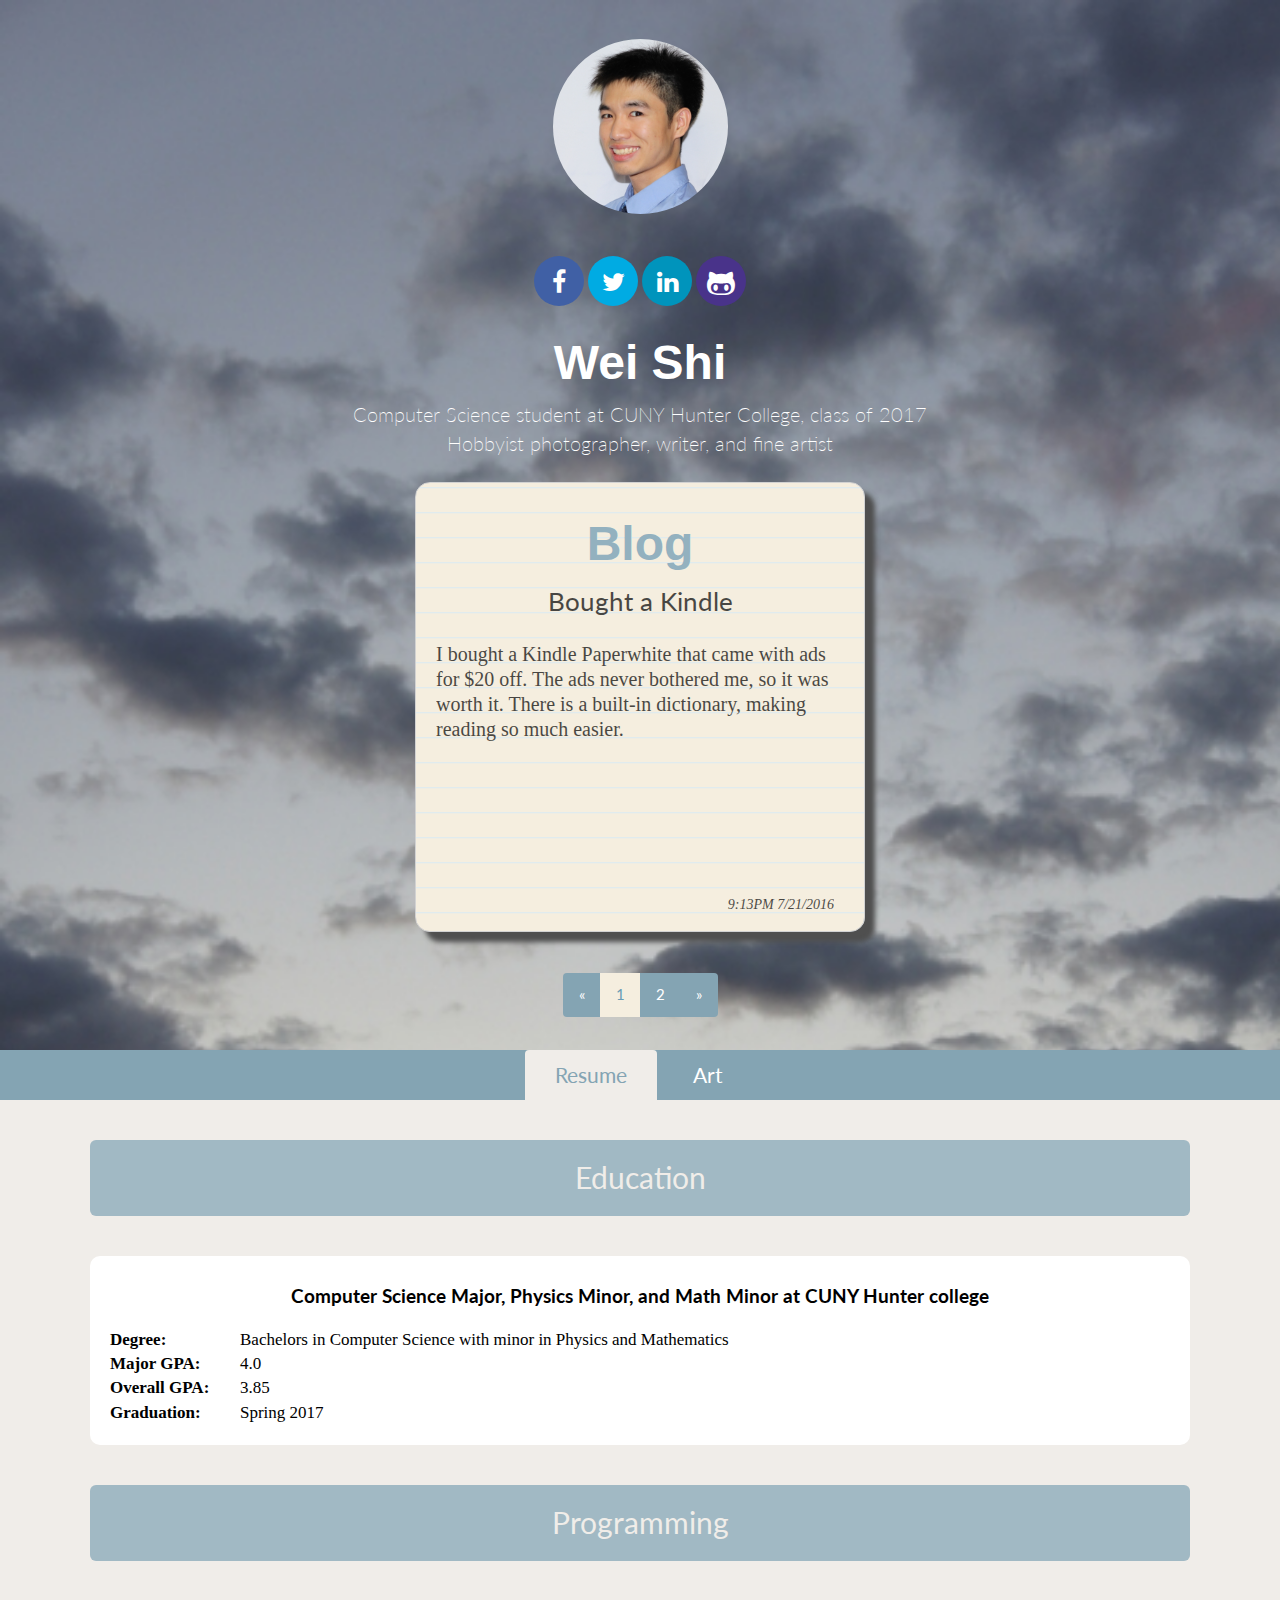
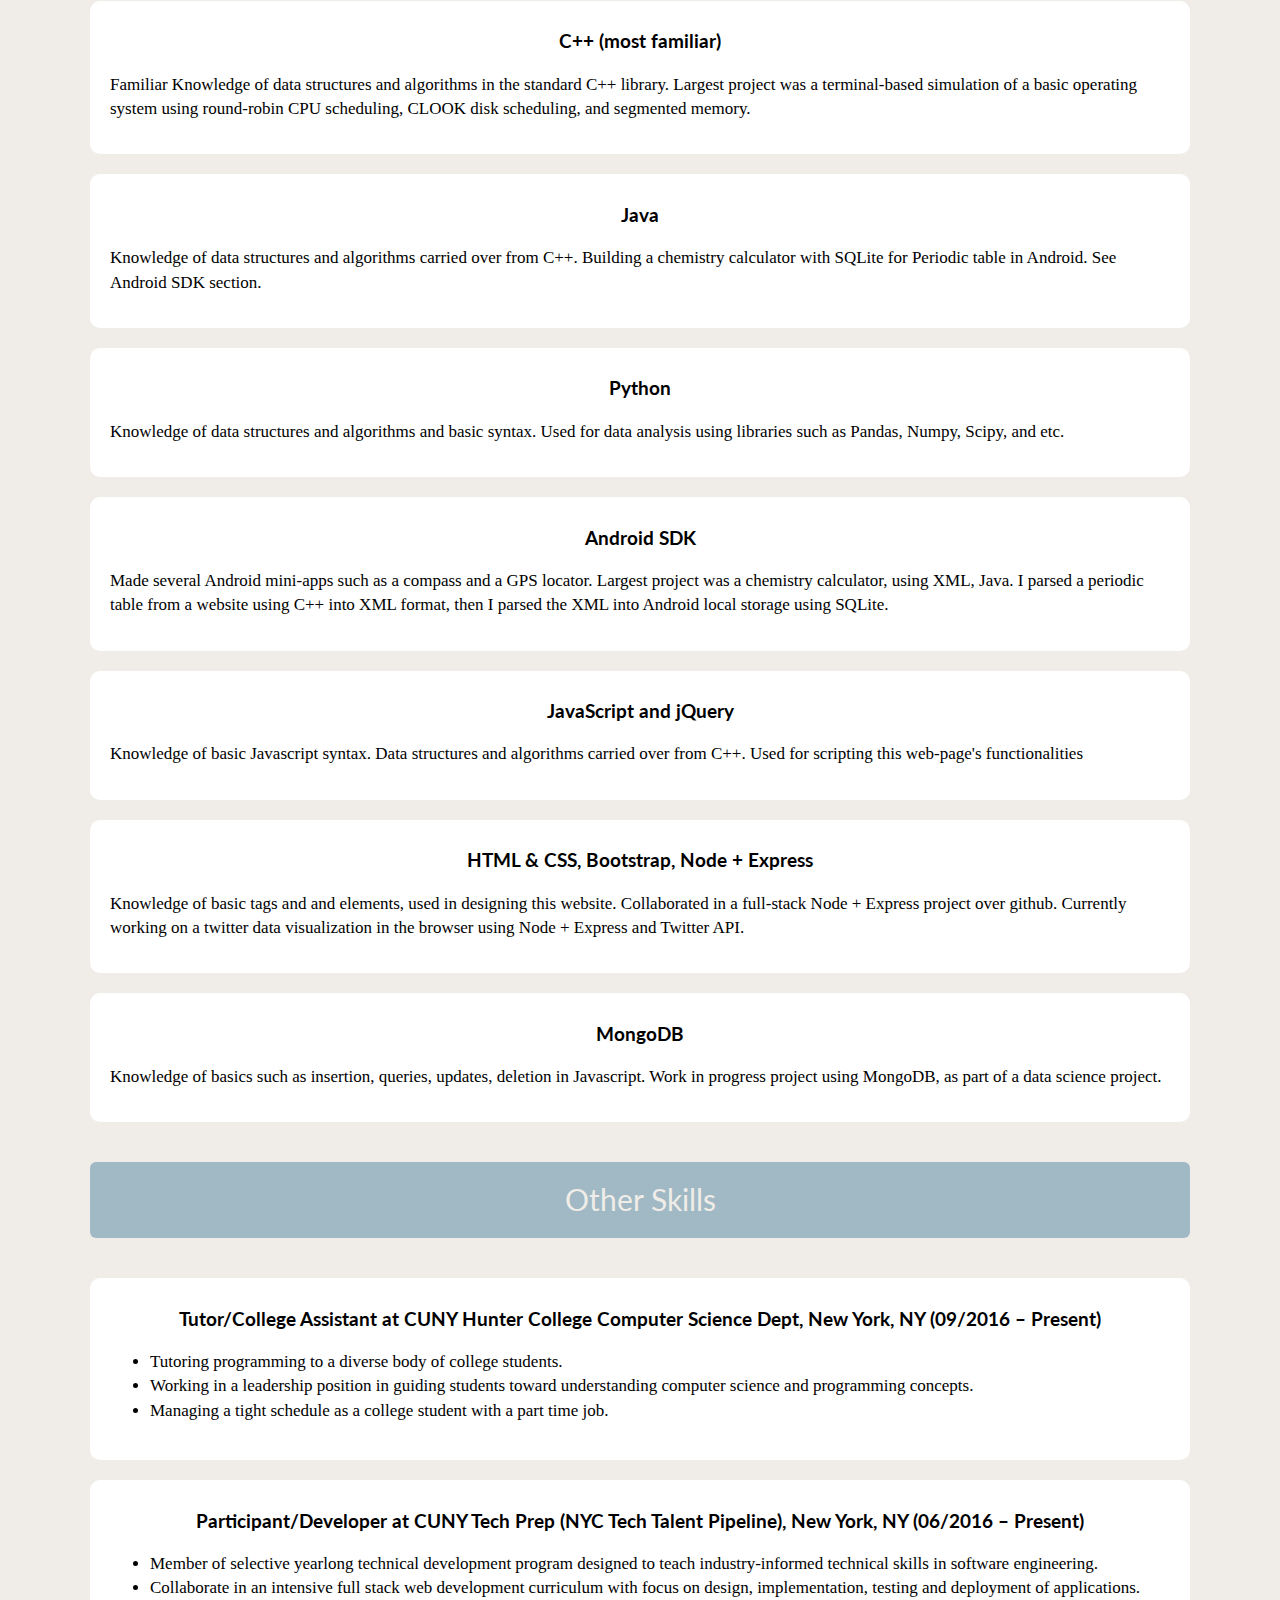
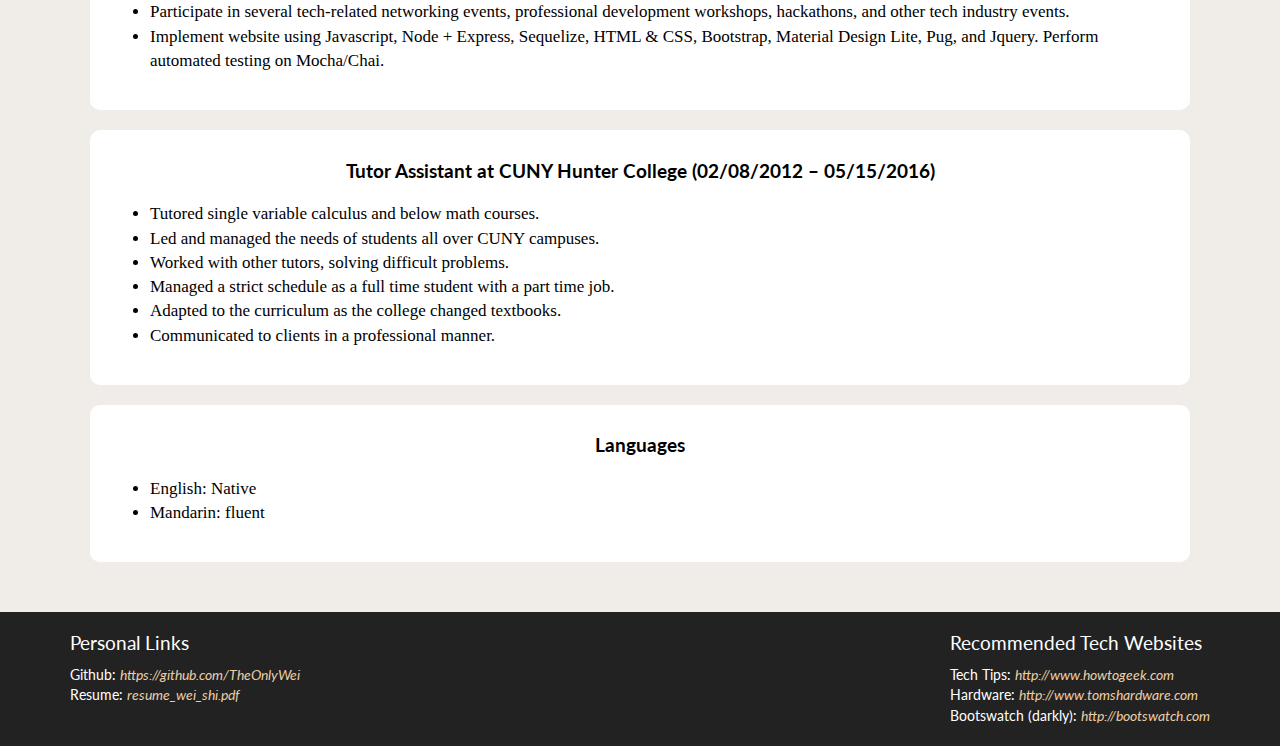
==== commit 9ce5d264: "updated MongoDB description" ====
--- a/index.html
+++ b/index.html
@@ -194,7 +194,7 @@
 
           <div class="description">
 						<h4 class="subject">MongoDB</h4>
-						<p>Work in progress project using MongoDB, as part of two data science projects.</p>
+						<p>Knowledge of basics such as insertion, queries, updates, deletion in Javascript. Work in progress project using MongoDB, as part of a data science project.</p>
 					</div>
 
 				</div>
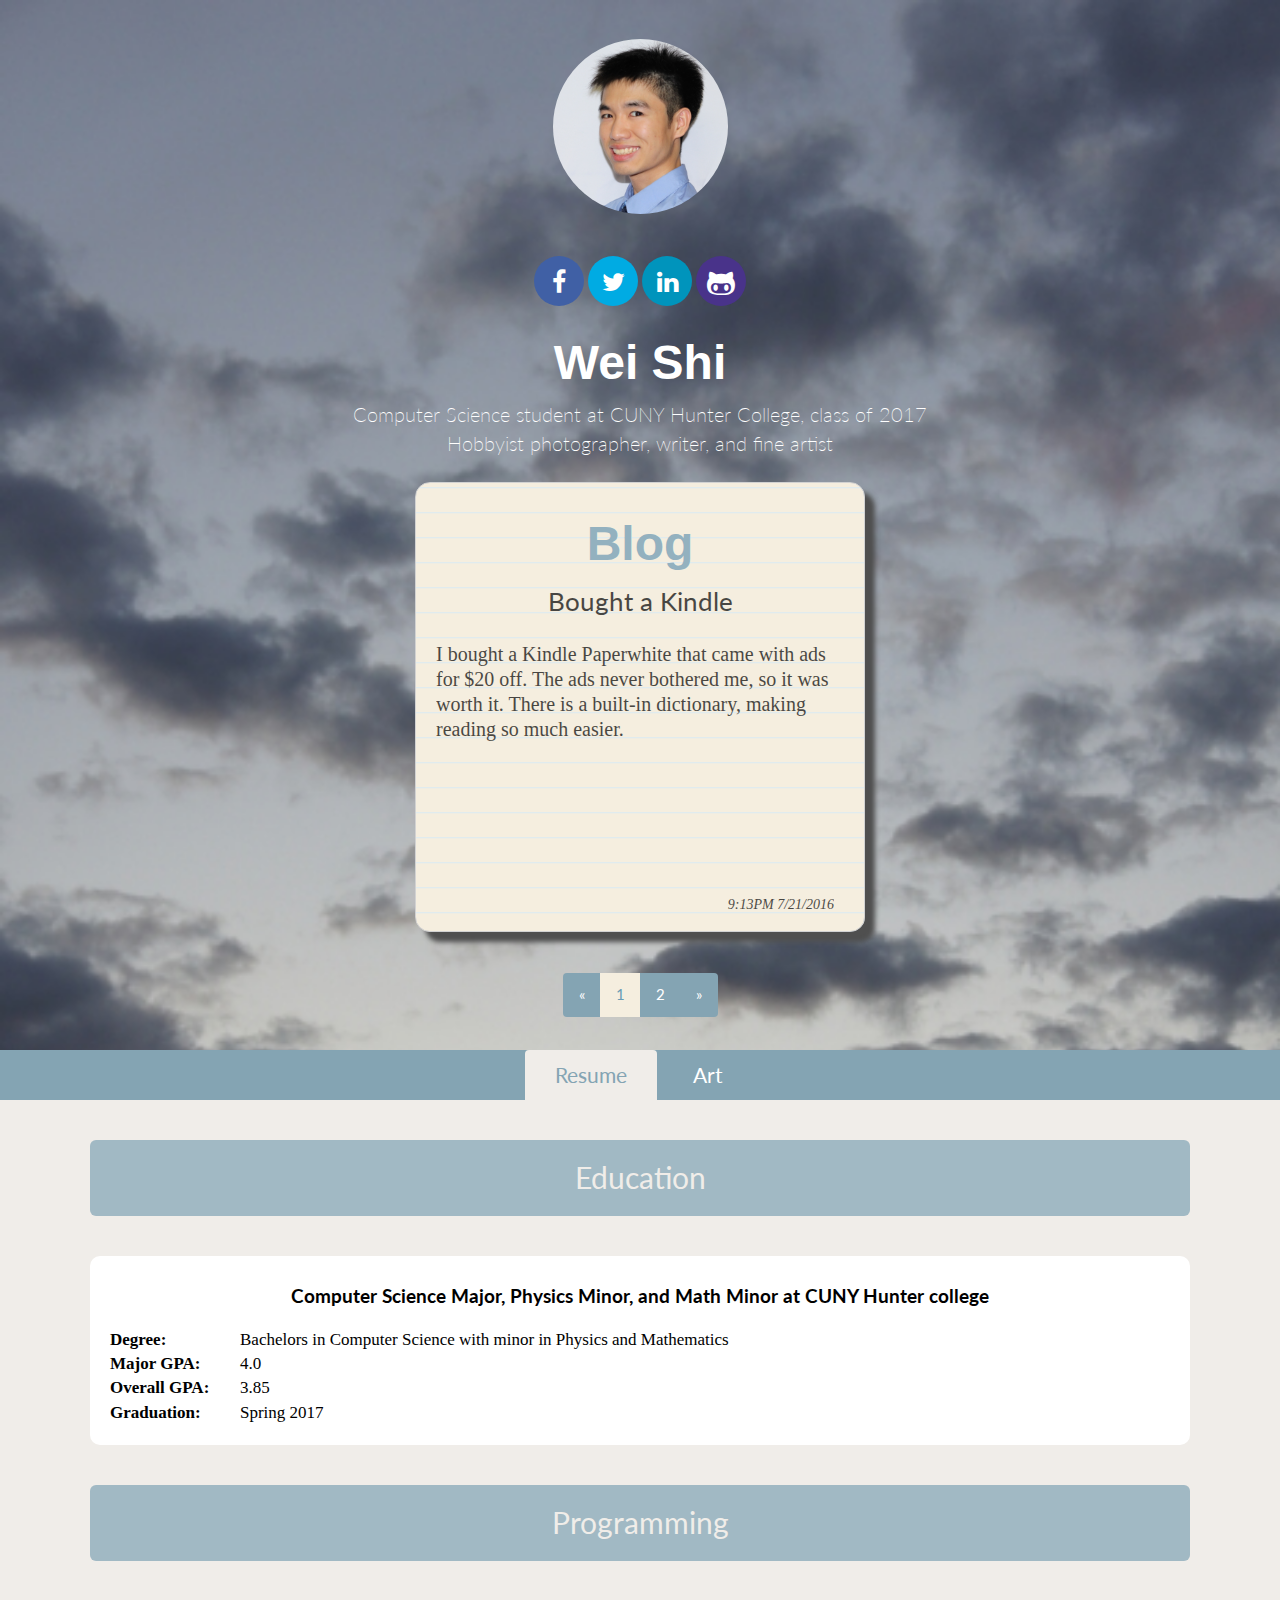
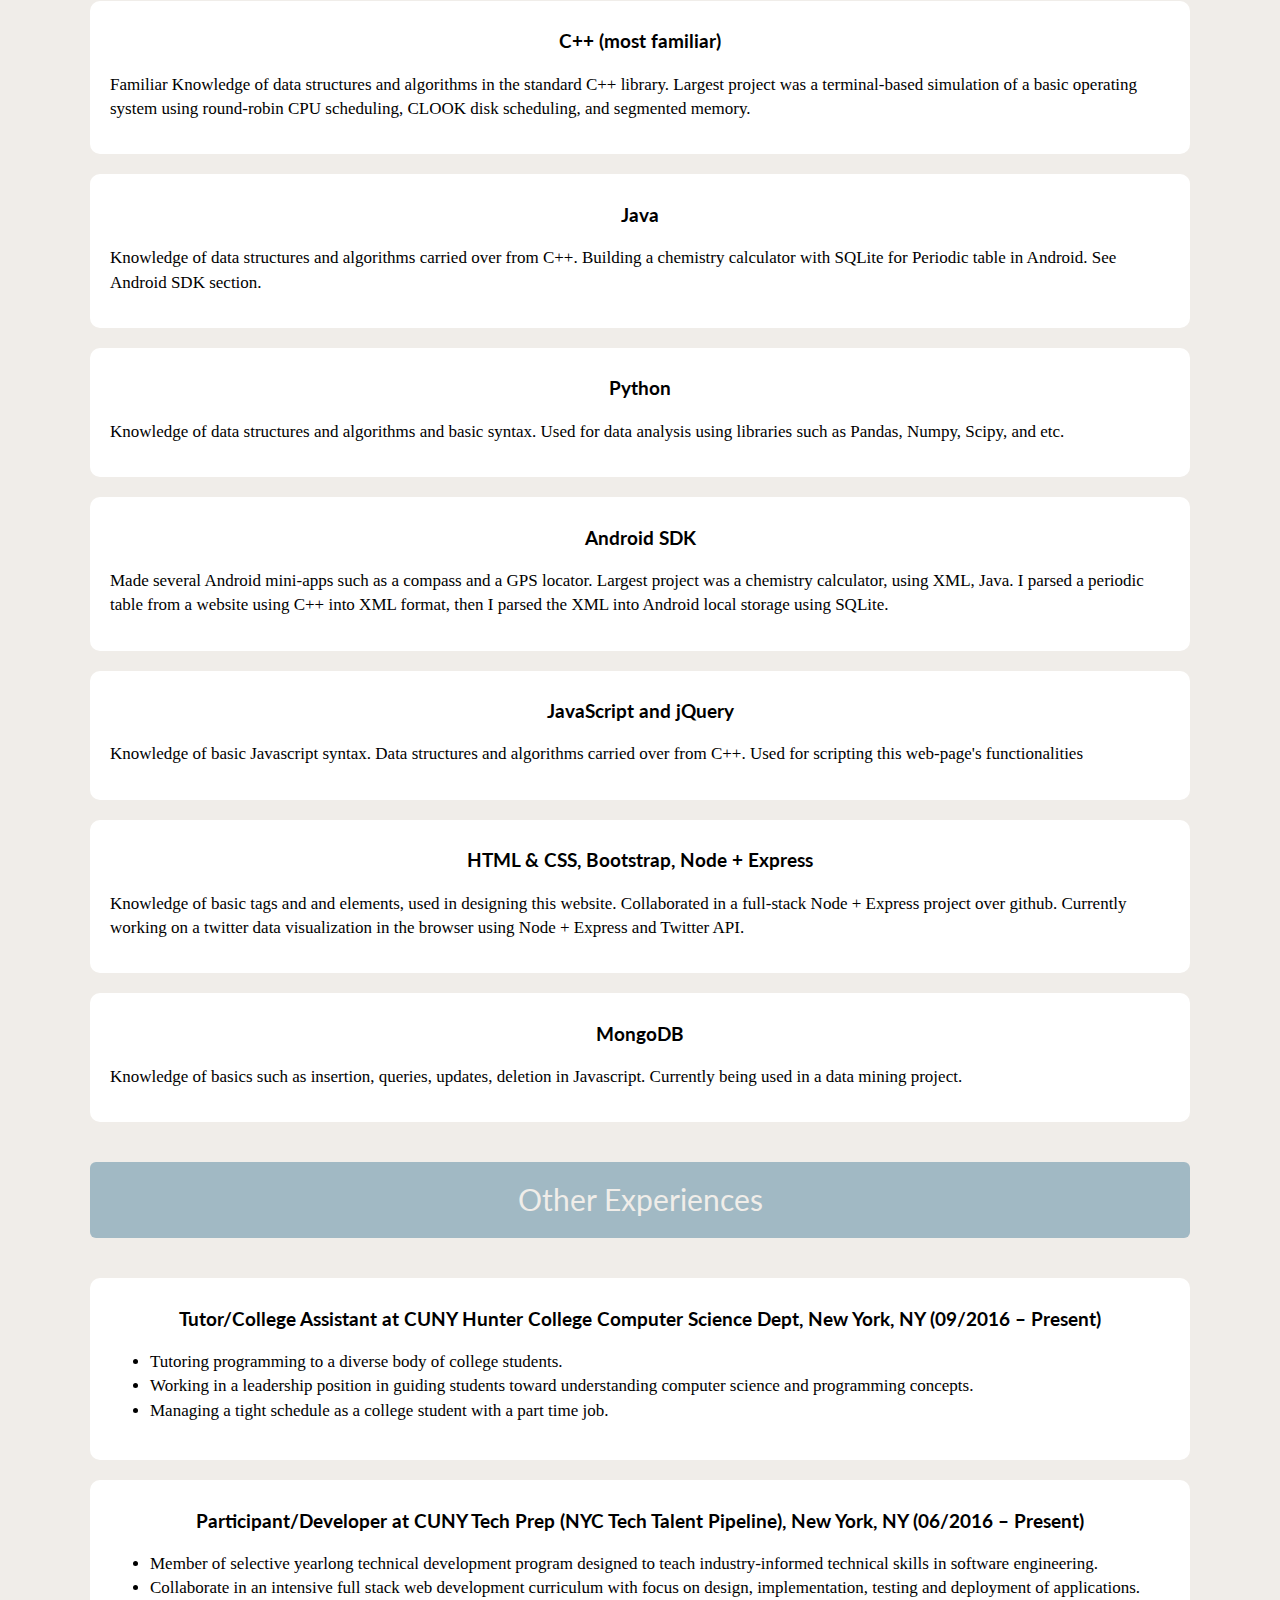
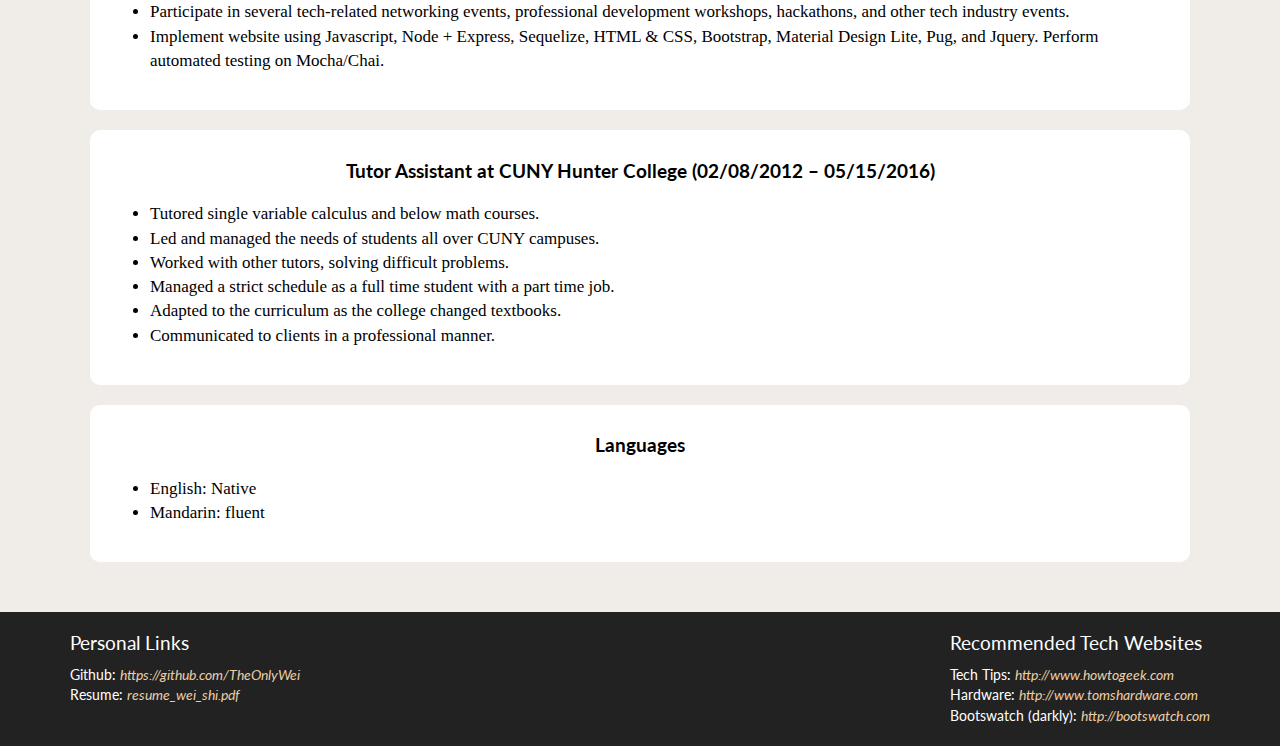
==== commit b079a8b4: "updated MongoDB description, changed Other Skills to Other Experiences" ====
--- a/index.html
+++ b/index.html
@@ -194,14 +194,14 @@
 
           <div class="description">
 						<h4 class="subject">MongoDB</h4>
-						<p>Knowledge of basics such as insertion, queries, updates, deletion in Javascript. Work in progress project using MongoDB, as part of a data science project.</p>
+						<p>Knowledge of basics such as insertion, queries, updates, deletion in Javascript. Currently being used in a data mining project.</p>
 					</div>
 
 				</div>
 
 		    <a name="other-skills"></a>
 				<div class="collapser">
-					<button type="button" id="other" class="btn btn-default btn-lg btn-block">Other Skills</button></div>
+					<button type="button" id="other" class="btn btn-default btn-lg btn-block">Other Experiences</button></div>
 				<div id="collapsable3">
           <div class="description">
             <h4 class="subject">Tutor/College Assistant at CUNY Hunter College Computer Science Dept, New York, NY (09/2016 – Present)</h4>
@@ -244,7 +244,6 @@
 				</div> <!--close container-->
     	</div><!--close Resume-->
 
-
 			<div id="Art" class="tab-pane fade images">
 				<div class="container">
 		  		<a name="photography"></a>
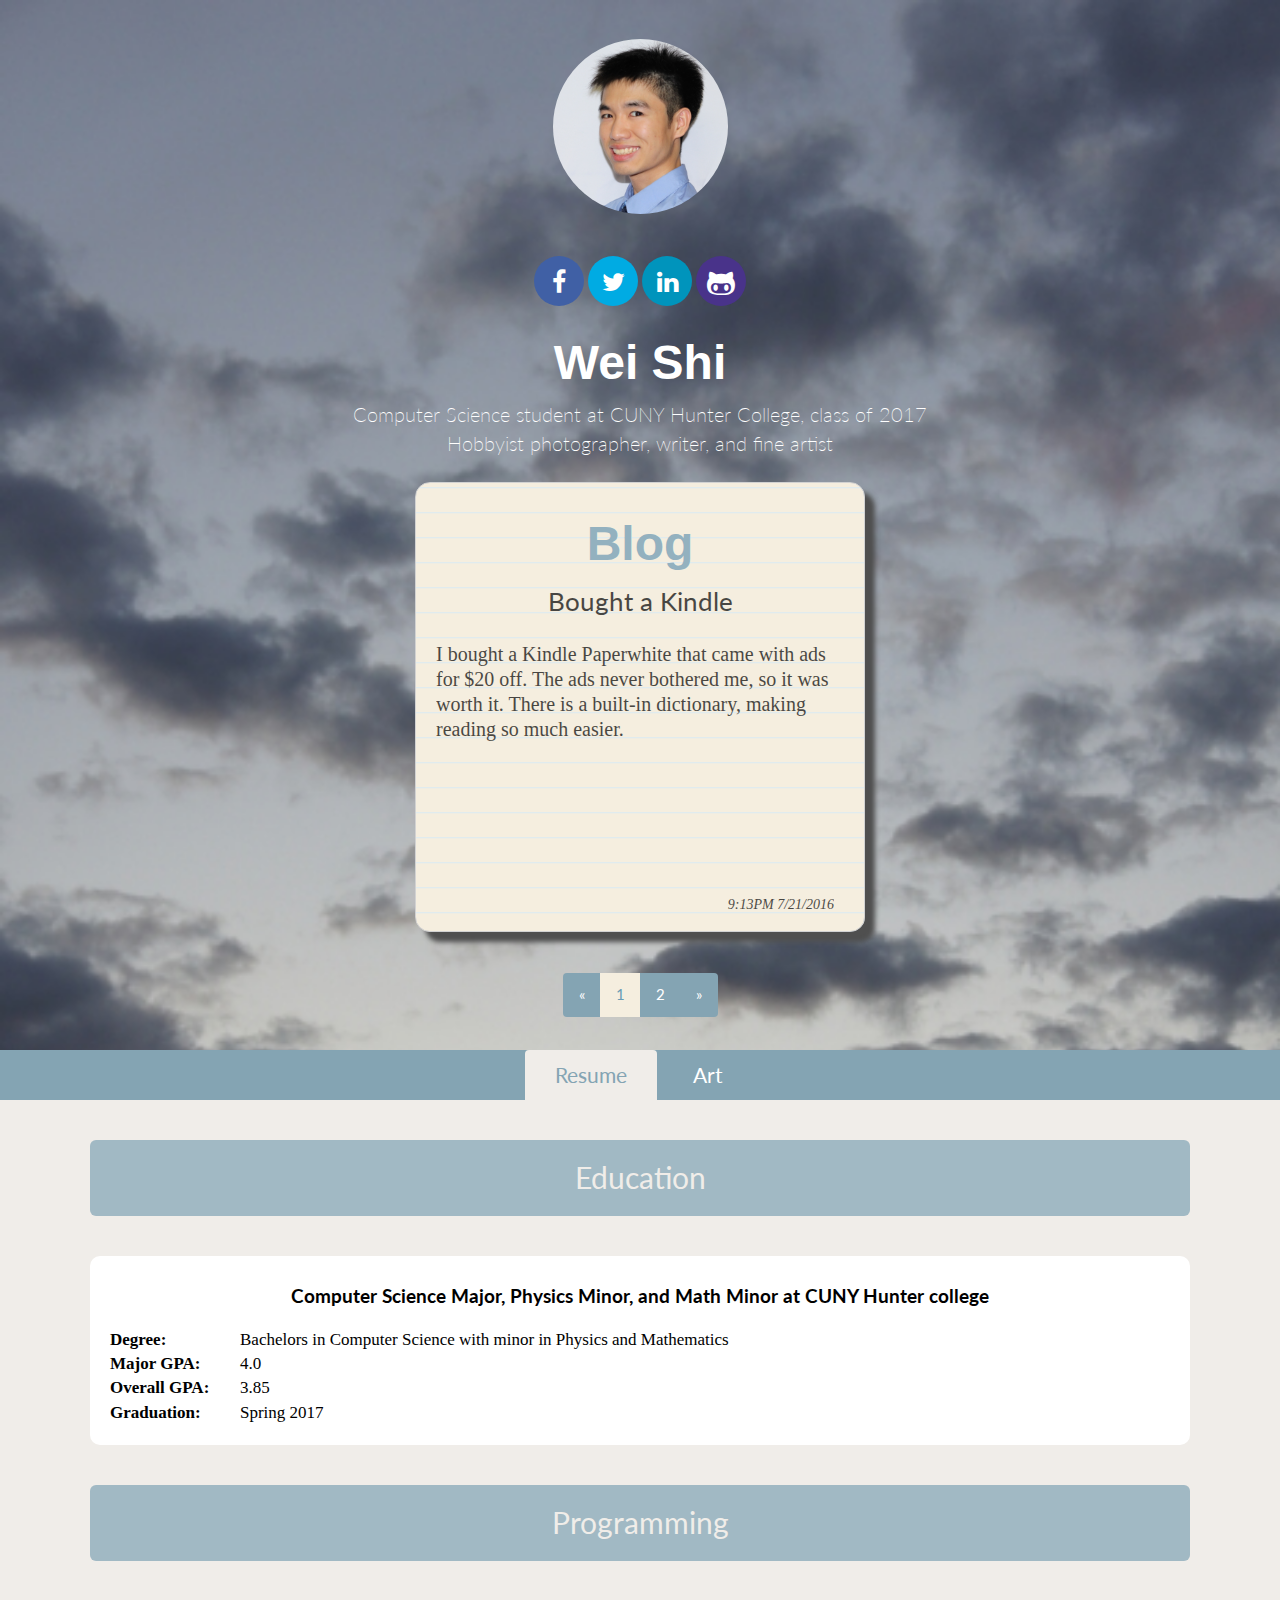
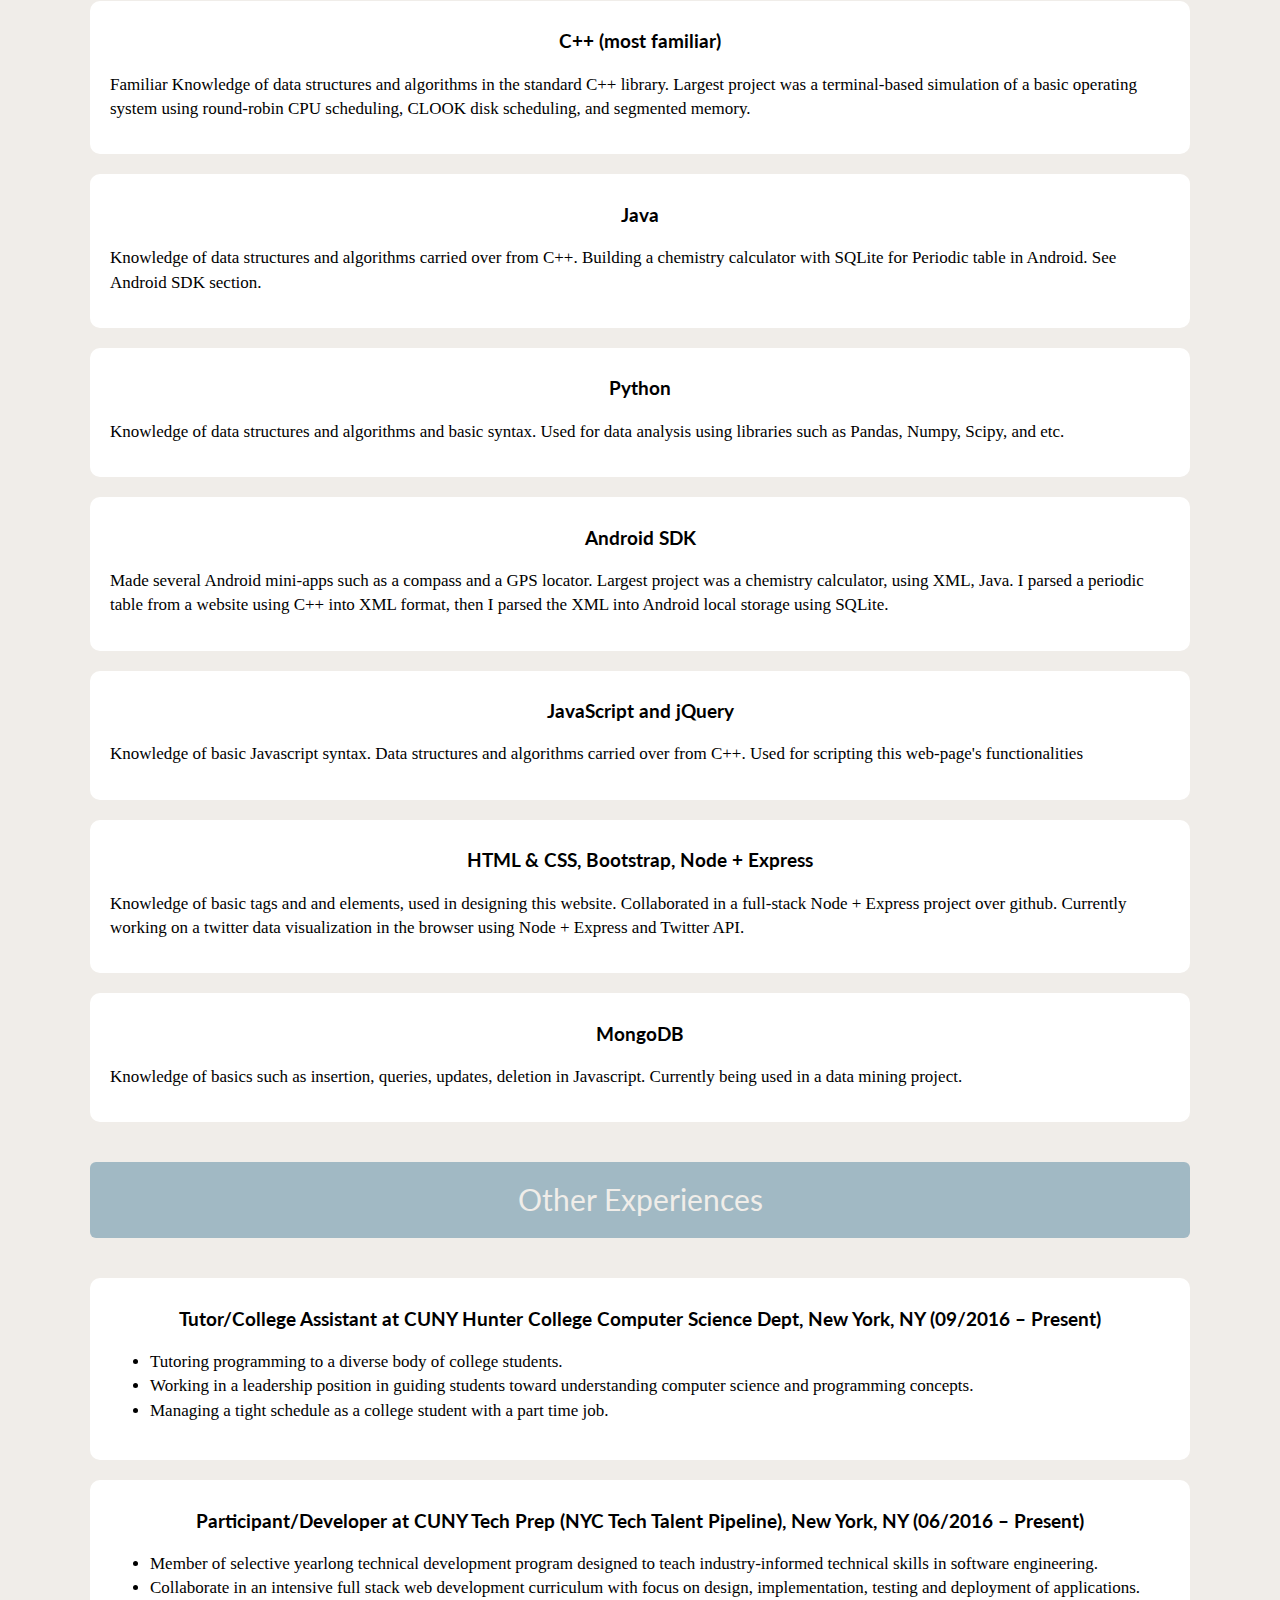
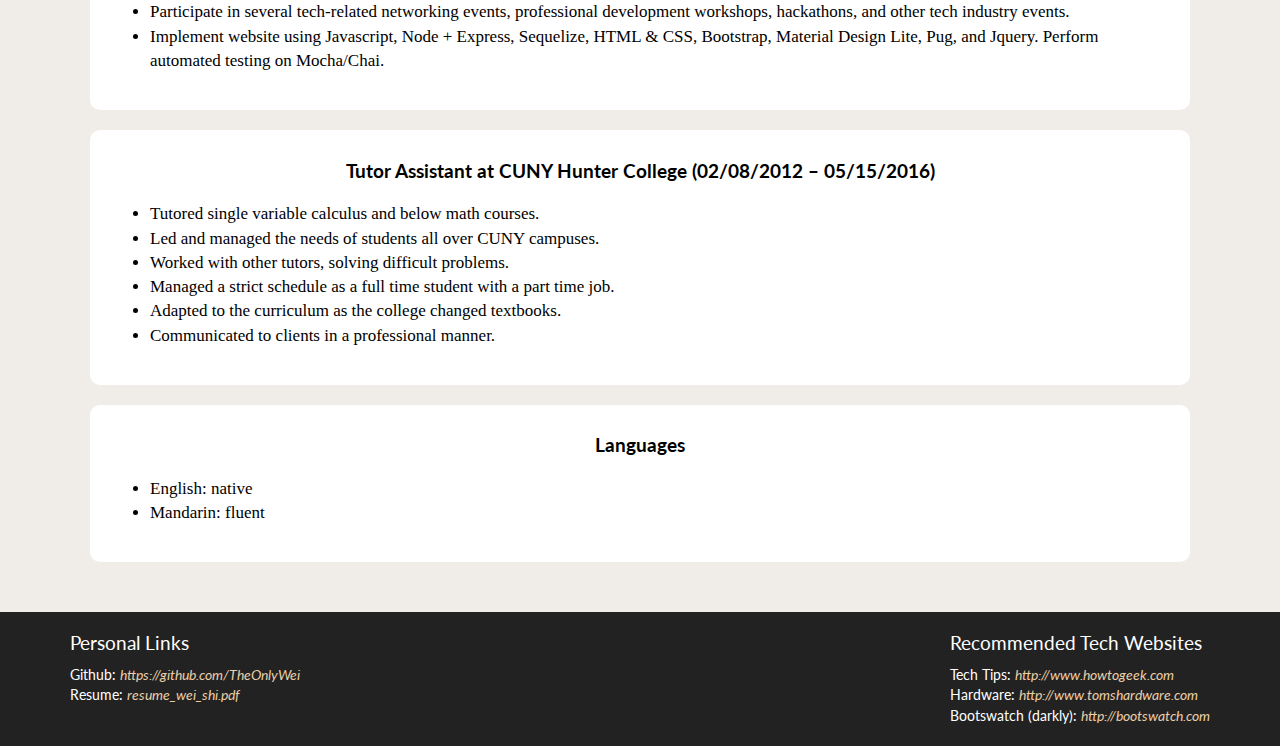
==== commit d93256e1: "update resume" ====
--- a/index.html
+++ b/index.html
@@ -236,7 +236,7 @@
           <div class="description">
 						<h4 class="subject">Languages</h4>
 						<ul>
-							<li>English: Native </li>
+							<li>English: native </li>
 							<li>Mandarin: fluent</li>
 						</ul>
 					</div>
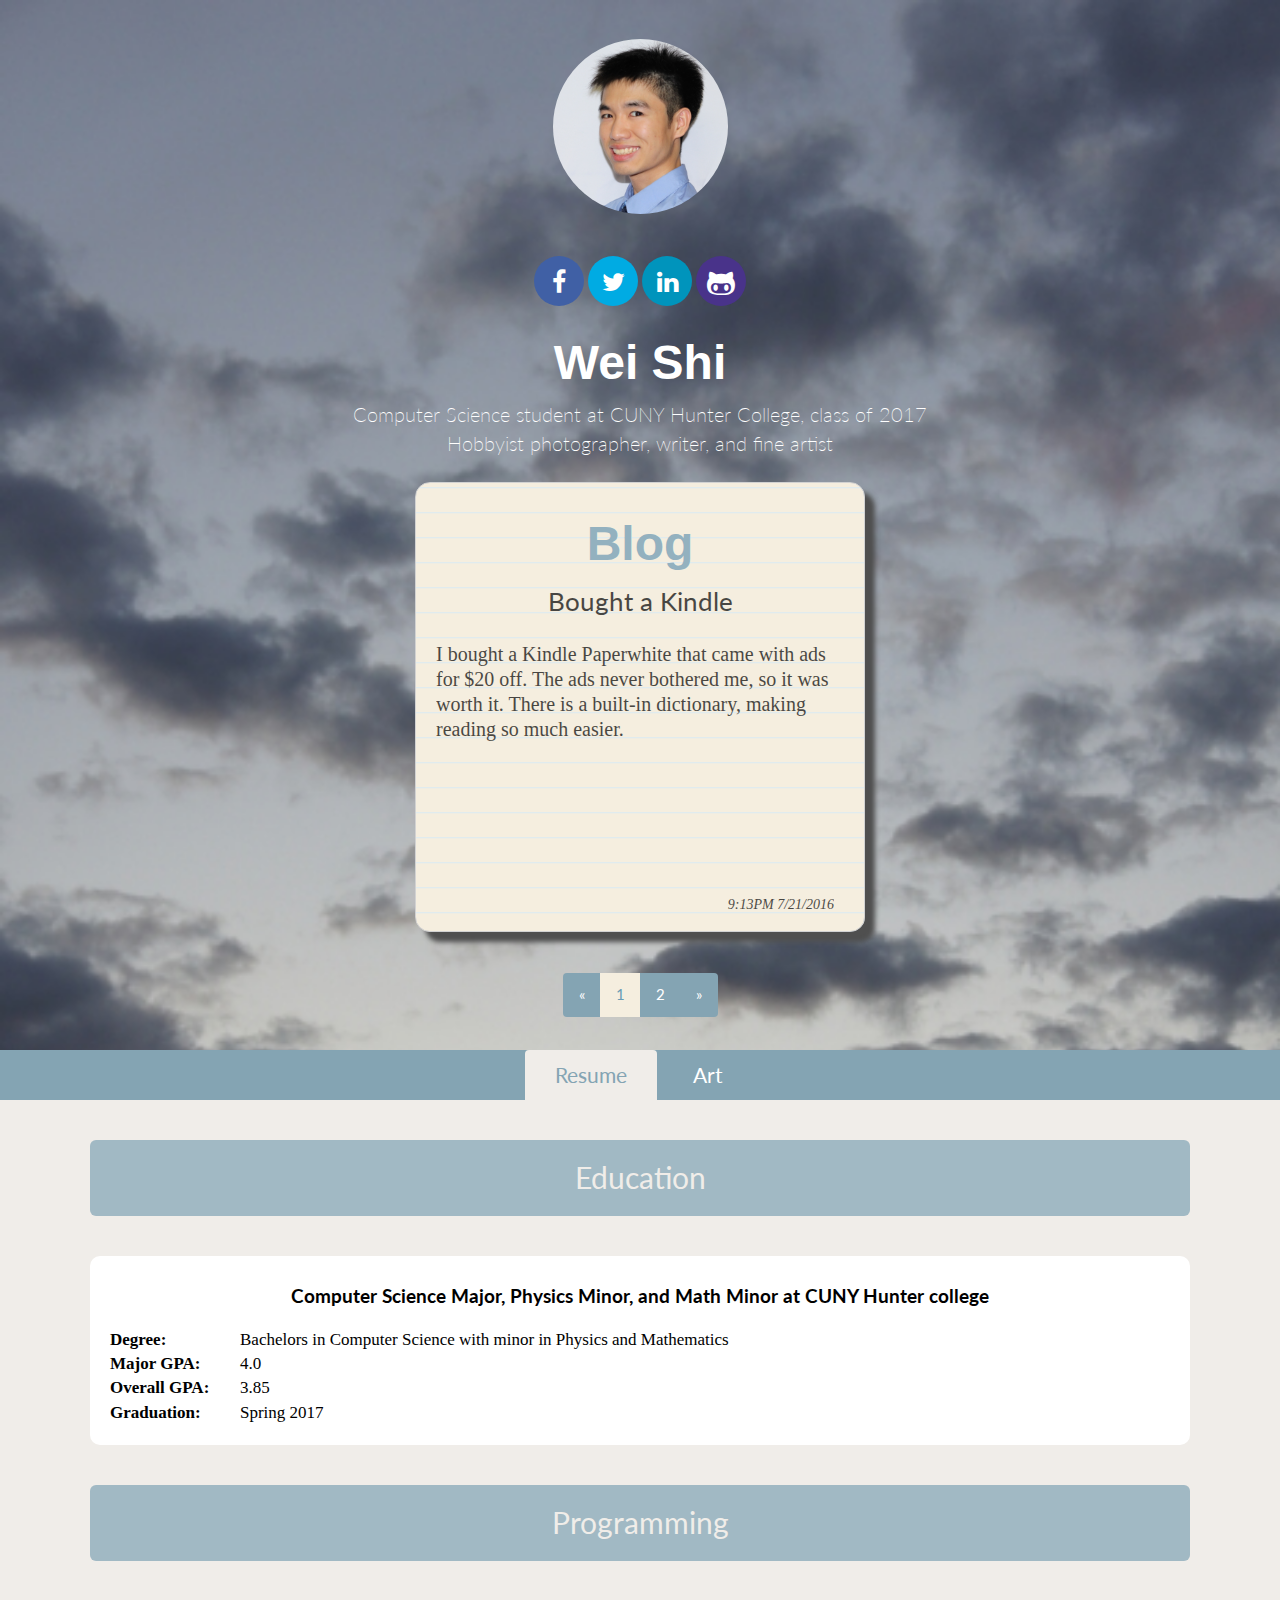
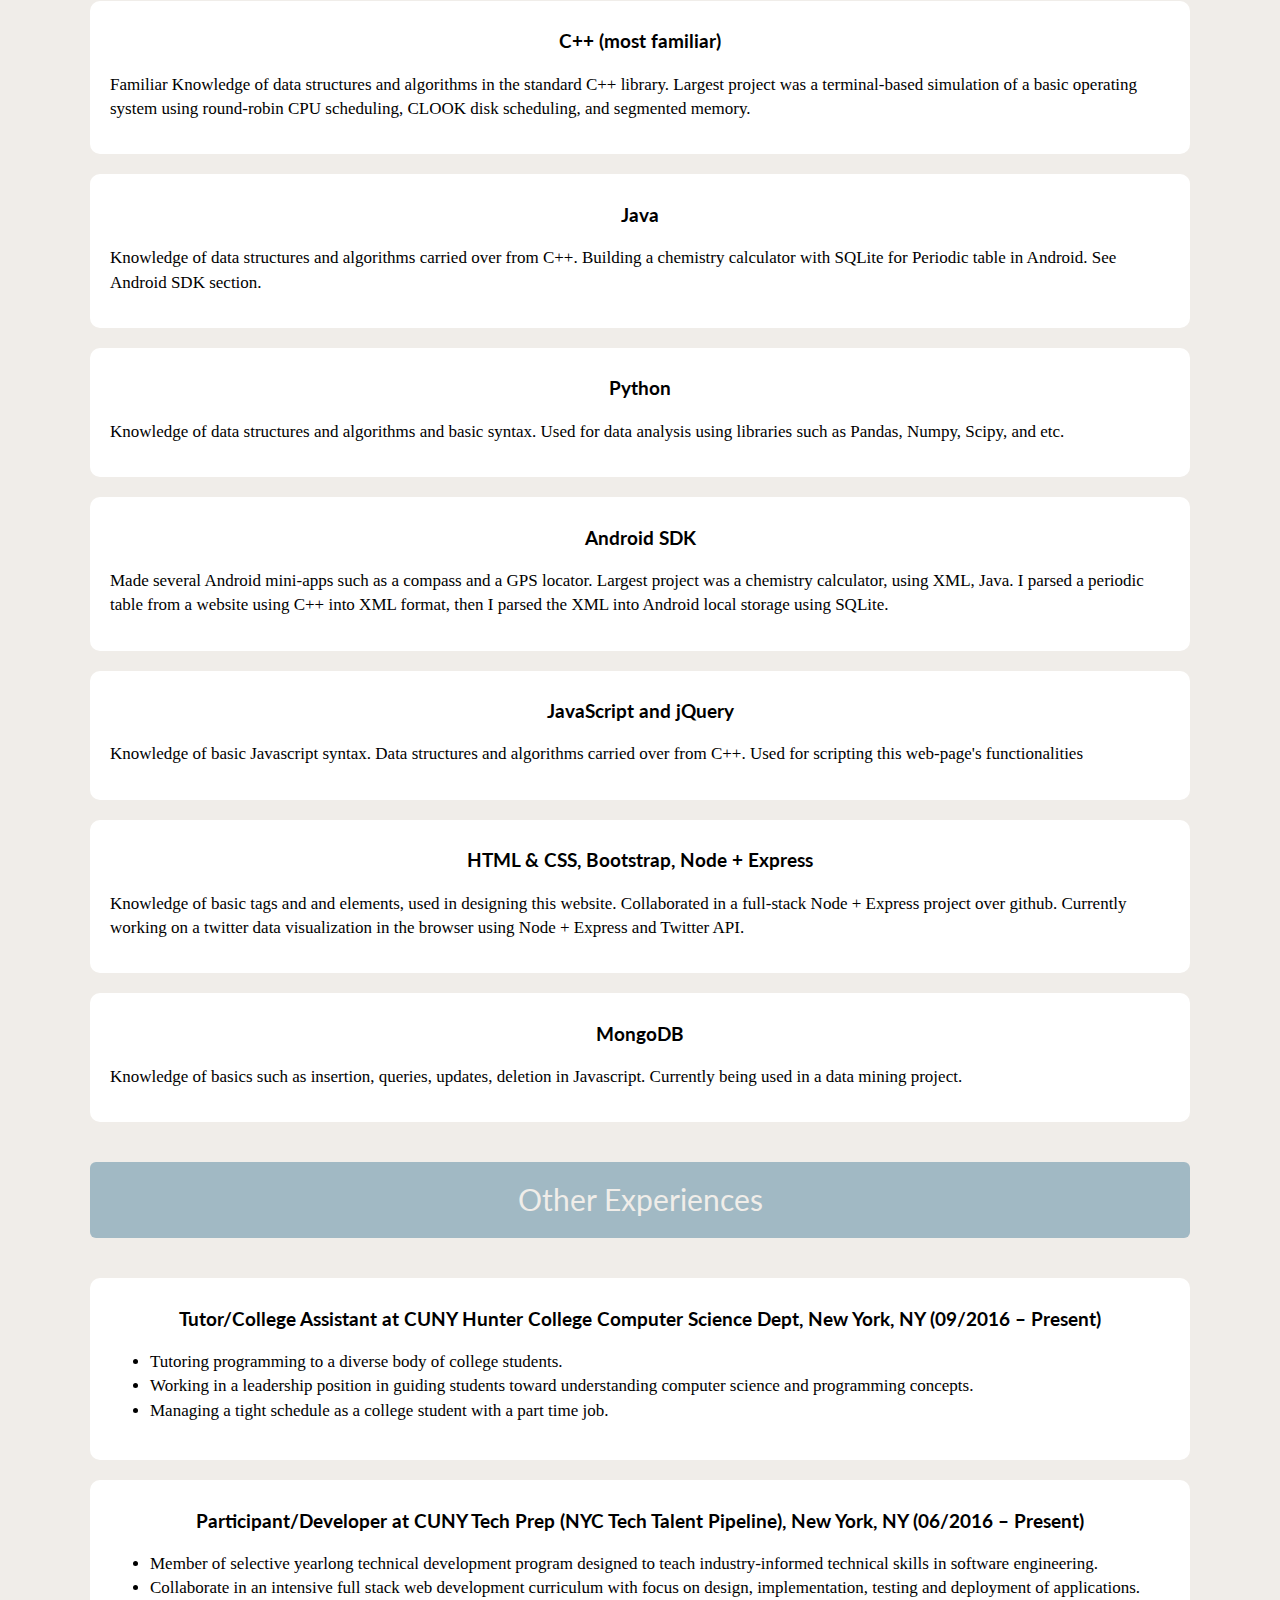
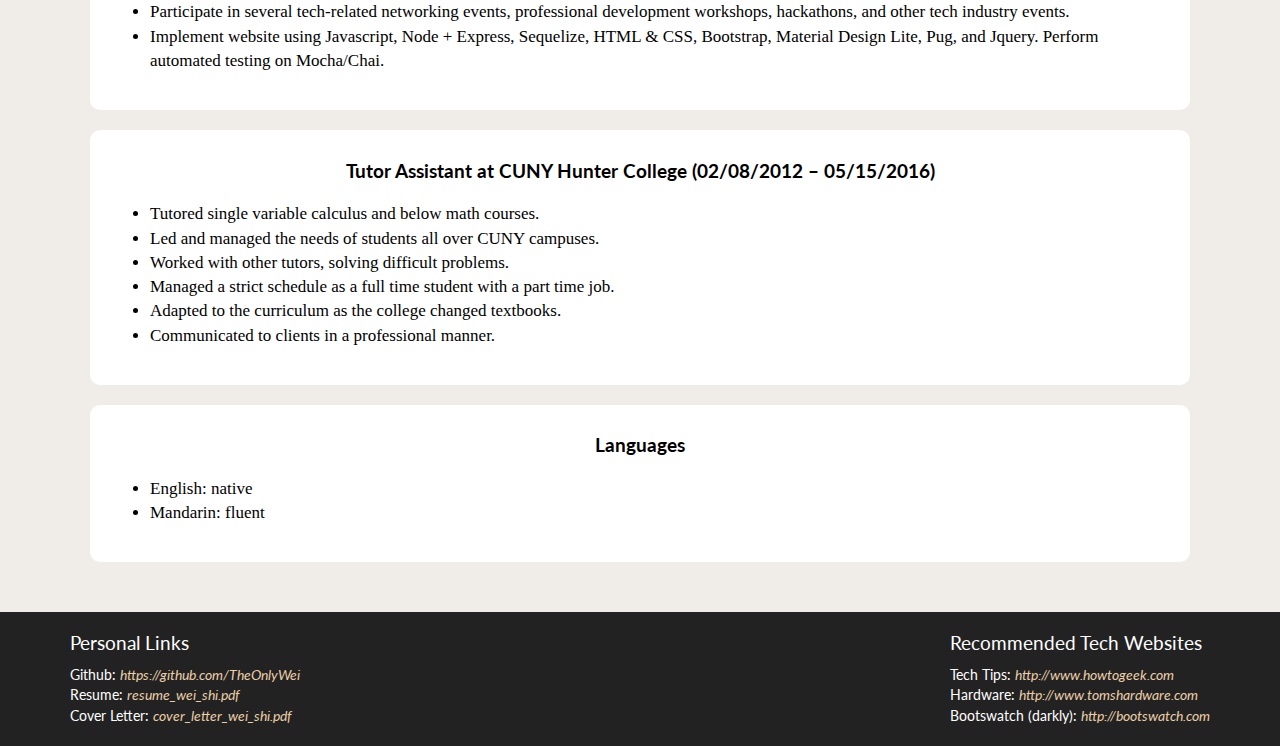
==== commit 952add29: "added cover leter" ====
--- a/index.html
+++ b/index.html
@@ -396,6 +396,7 @@
 							<h4>Personal Links</h4>
 							<p>Github: <a href="https://github.com/TheOnlyWei" target="_blank">https://github.com/TheOnlyWei</a></p>
 							<p>Resume: <a href="doc/resume_wei_shi.pdf" target="_blank">resume_wei_shi.pdf</a></p>
+              <p>Cover Letter: <a href="doc/cover_letter_wei_shi.pdf" target="_blank">cover_letter_wei_shi.pdf</a></p>
 						</div>
 					</div>
 
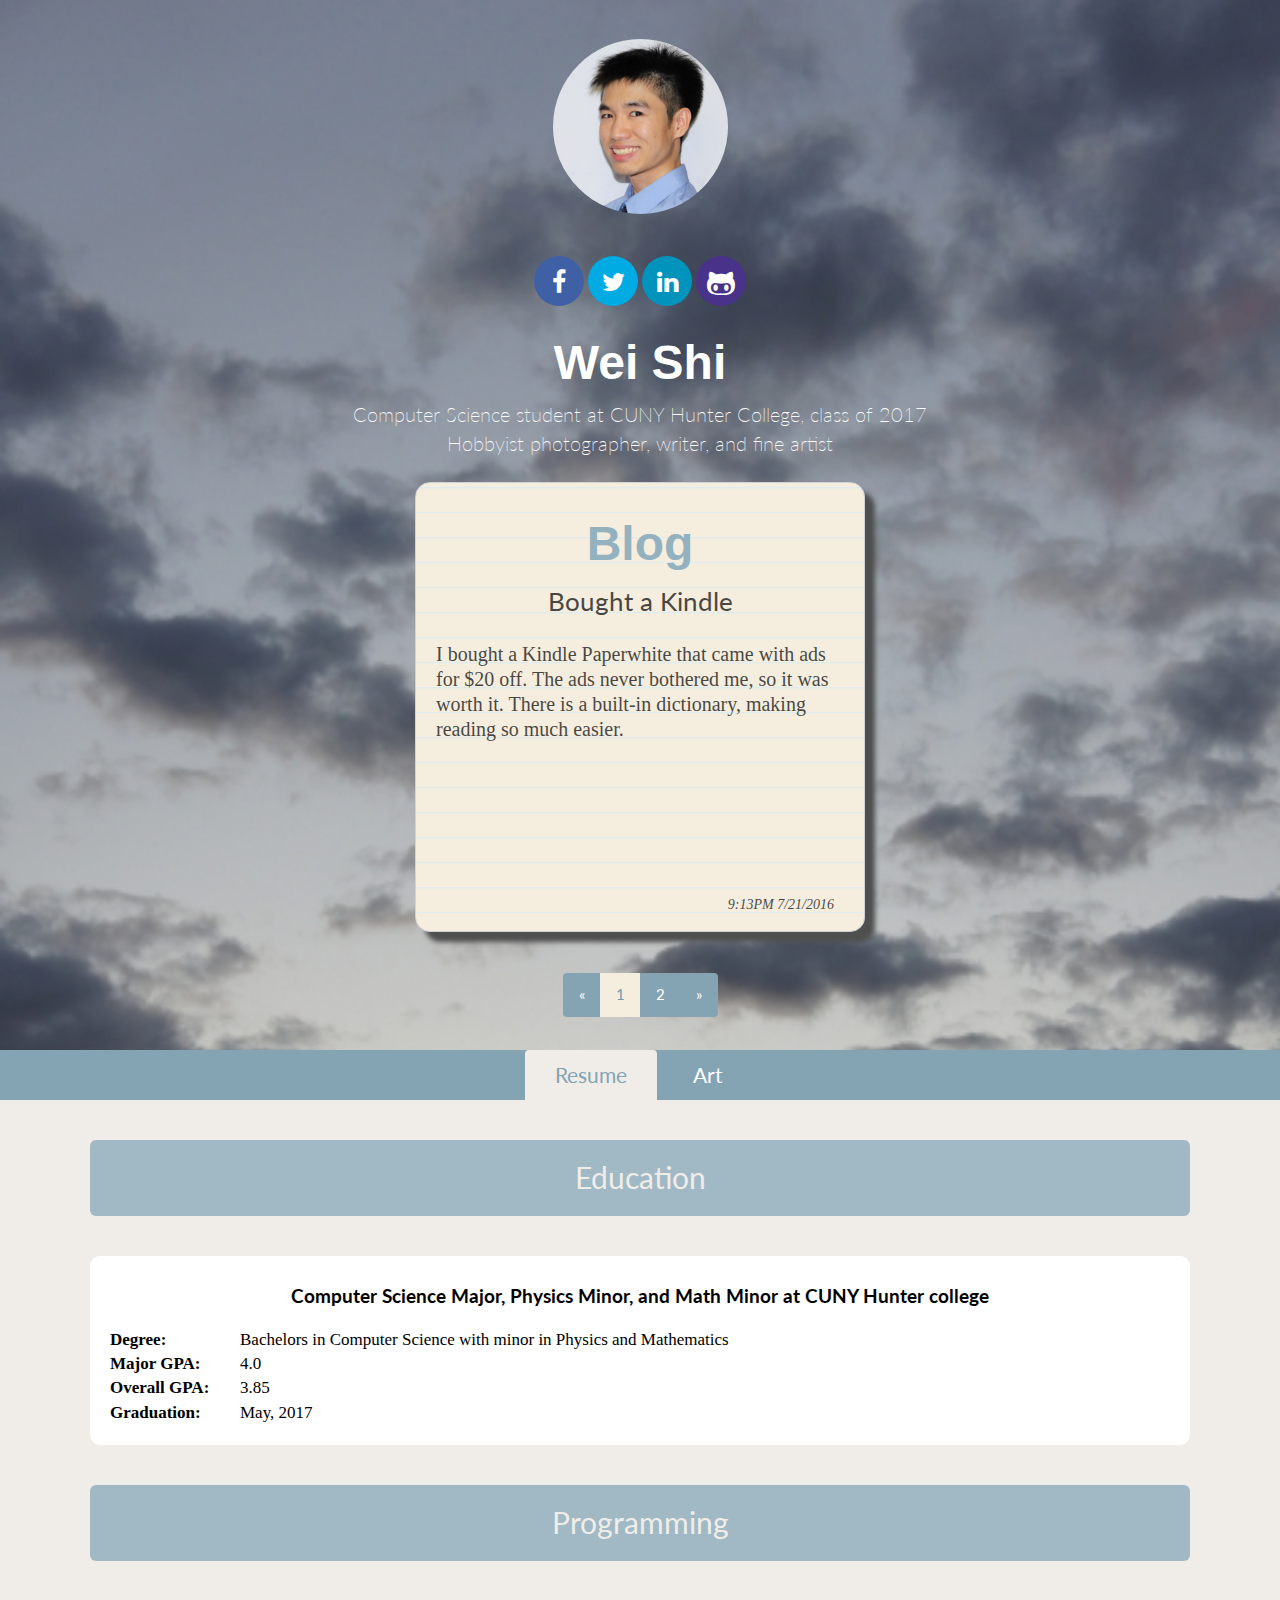
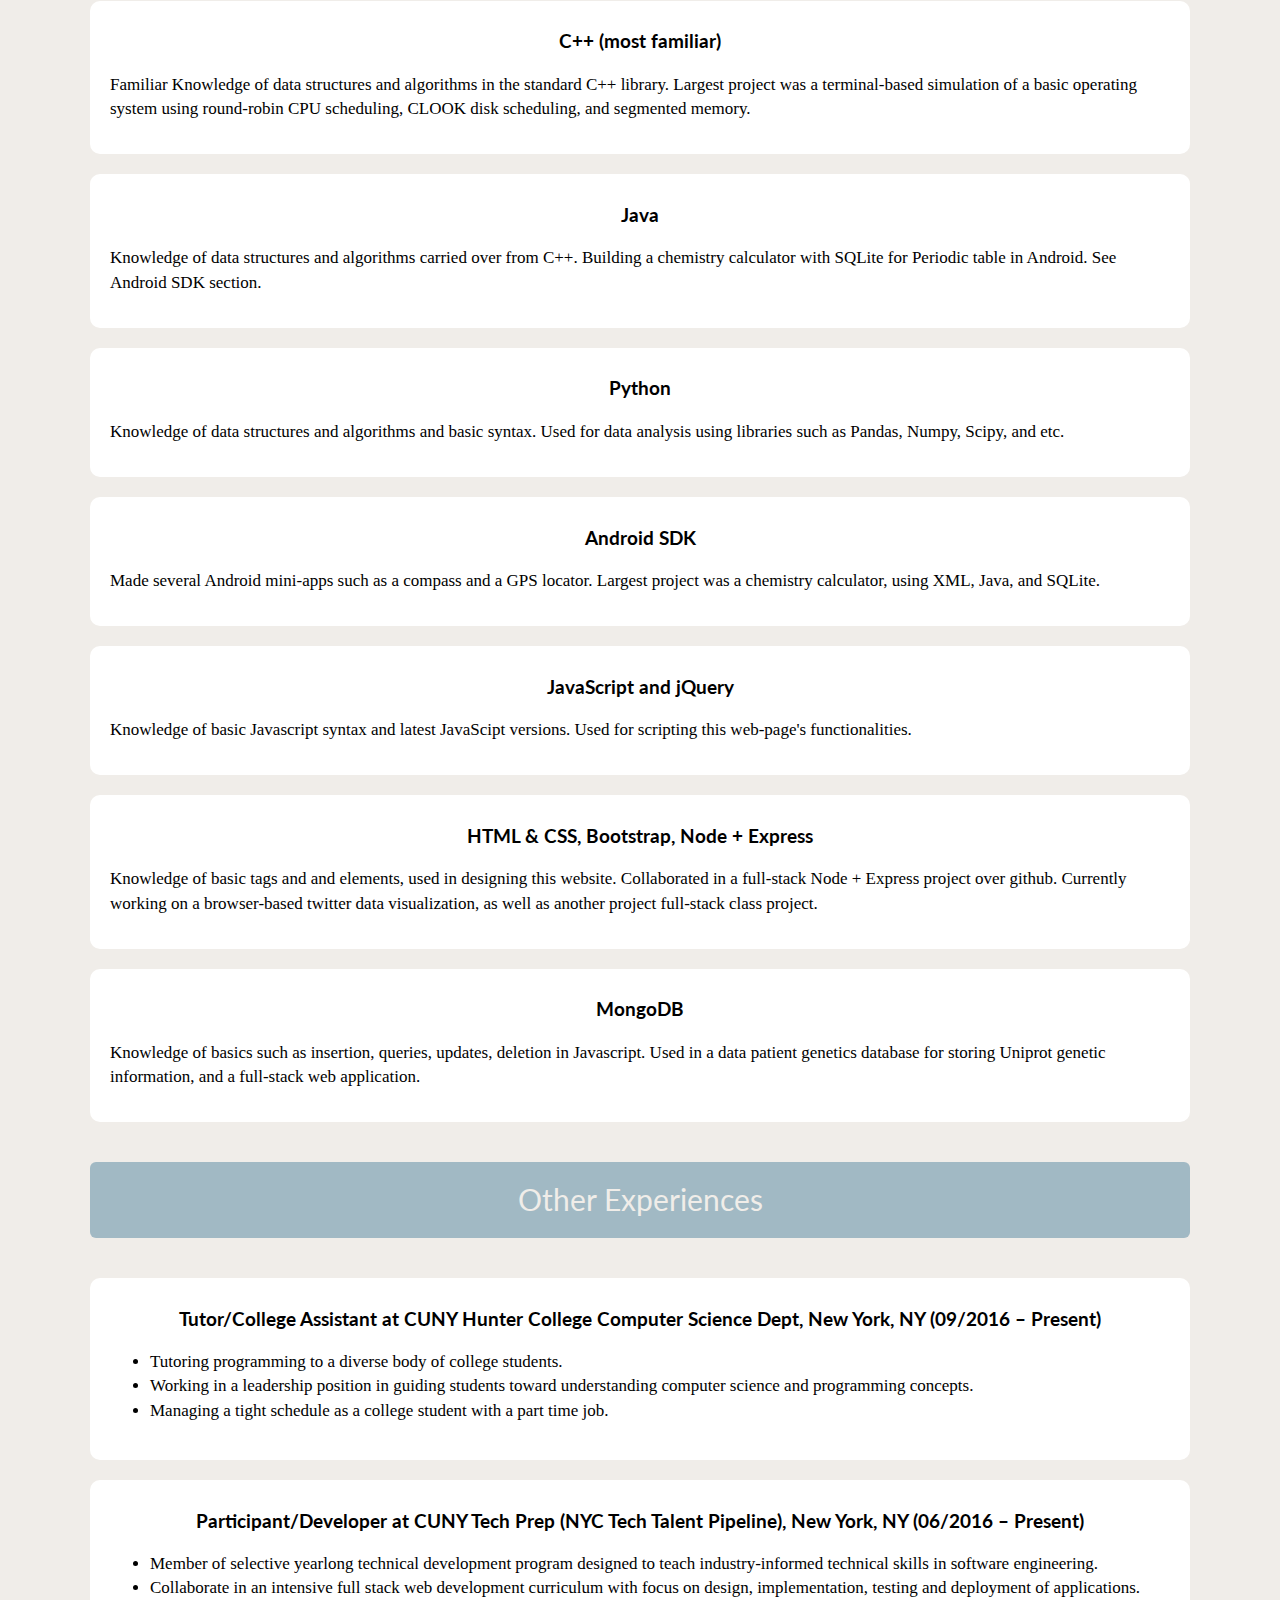
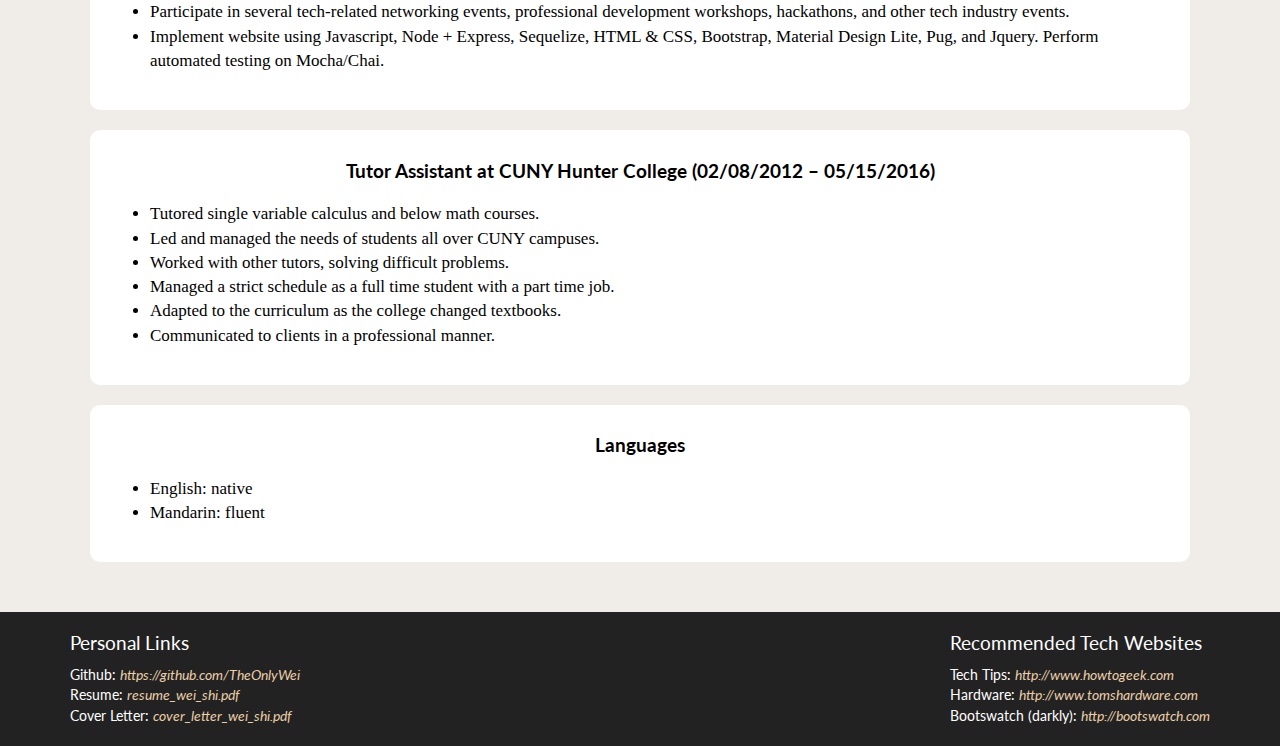
==== commit 4f751e8a: "updated Resume and Cover Letter 04/05/2017" ====
--- a/index.html
+++ b/index.html
@@ -146,7 +146,7 @@
 							</tr>
 							<tr>
 								<td class="left-col">Graduation:</td>
-								<td>Spring 2017</td>
+								<td>May, 2017</td>
 							</tr>
 
 						</table>
@@ -165,7 +165,6 @@
 						<p>Familiar Knowledge of data structures and algorithms in the standard C++ library. Largest project was a terminal-based simulation of a basic operating system using round-robin CPU scheduling, CLOOK disk scheduling, and segmented memory.</p>
 					</div>
 
-
 					<div class="description">
 						<h4 class="subject">Java</h4>
 						<p>Knowledge of data structures and algorithms carried over from C++. Building a chemistry calculator with SQLite for Periodic table in Android. See Android SDK section.</p>
@@ -178,23 +177,22 @@
 
 					<div class="description">
 						<h4 class="subject">Android SDK</h4>
-						<p>Made several Android mini-apps such as a compass and a GPS locator. Largest project was a chemistry calculator, using XML, Java. I parsed a periodic table from a website using C++ into XML format, then I parsed the XML into Android local storage using SQLite.</p>
+						<p>Made several Android mini-apps such as a compass and a GPS locator. Largest project was a chemistry calculator, using XML, Java, and SQLite.</p>
 					</div>
 
 					<div class="description">
 						<h4 class="subject">JavaScript and jQuery</h4>
-						<p>Knowledge of basic Javascript syntax. Data structures and algorithms carried over from C++. Used for scripting this web-page's functionalities</p>
-					</div>
-
-
-					<div class="description">
-						<h4 class="subject">HTML & CSS, Bootstrap, Node + Express</h4>
-						<p>Knowledge of basic tags and and elements, used in designing this website. Collaborated in a full-stack Node + Express project over github. Currently working on a twitter data visualization in the browser using Node + Express and Twitter API.</p>
+						<p>Knowledge of basic Javascript syntax and latest JavaScipt versions. Used for scripting this web-page's functionalities.</p>
+					</div>
+
+					<div class="description">
+						<h4 class="subject">HTML &amp; CSS, Bootstrap, Node + Express</h4>
+						<p>Knowledge of basic tags and and elements, used in designing this website. Collaborated in a full-stack Node + Express project over github. Currently working on a browser-based twitter data visualization, as well as another project full-stack class project.</p>
 					</div>
 
           <div class="description">
 						<h4 class="subject">MongoDB</h4>
-						<p>Knowledge of basics such as insertion, queries, updates, deletion in Javascript. Currently being used in a data mining project.</p>
+						<p>Knowledge of basics such as insertion, queries, updates, deletion in Javascript. Used in a data patient genetics database for storing Uniprot genetic information, and a full-stack web application.</p>
 					</div>
 
 				</div>
@@ -219,7 +217,7 @@
                 <li>Collaborate in an intensive full stack web development curriculum
                     with focus on design, implementation, testing and deployment of applications.
                 <li>Participate in several tech-related networking events, professional development workshops, hackathons, and other tech industry events.</li>
-                <li>Implement website using Javascript, Node + Express, Sequelize, HTML & CSS, Bootstrap, Material Design Lite, Pug, and Jquery. Perform automated testing on Mocha/Chai.</li>
+                <li>Implement website using Javascript, Node + Express, Sequelize, HTML &amp; CSS, Bootstrap, Material Design Lite, Pug, and Jquery. Perform automated testing on Mocha/Chai.</li>
               </ul>
           </div>
 					<div class="description">
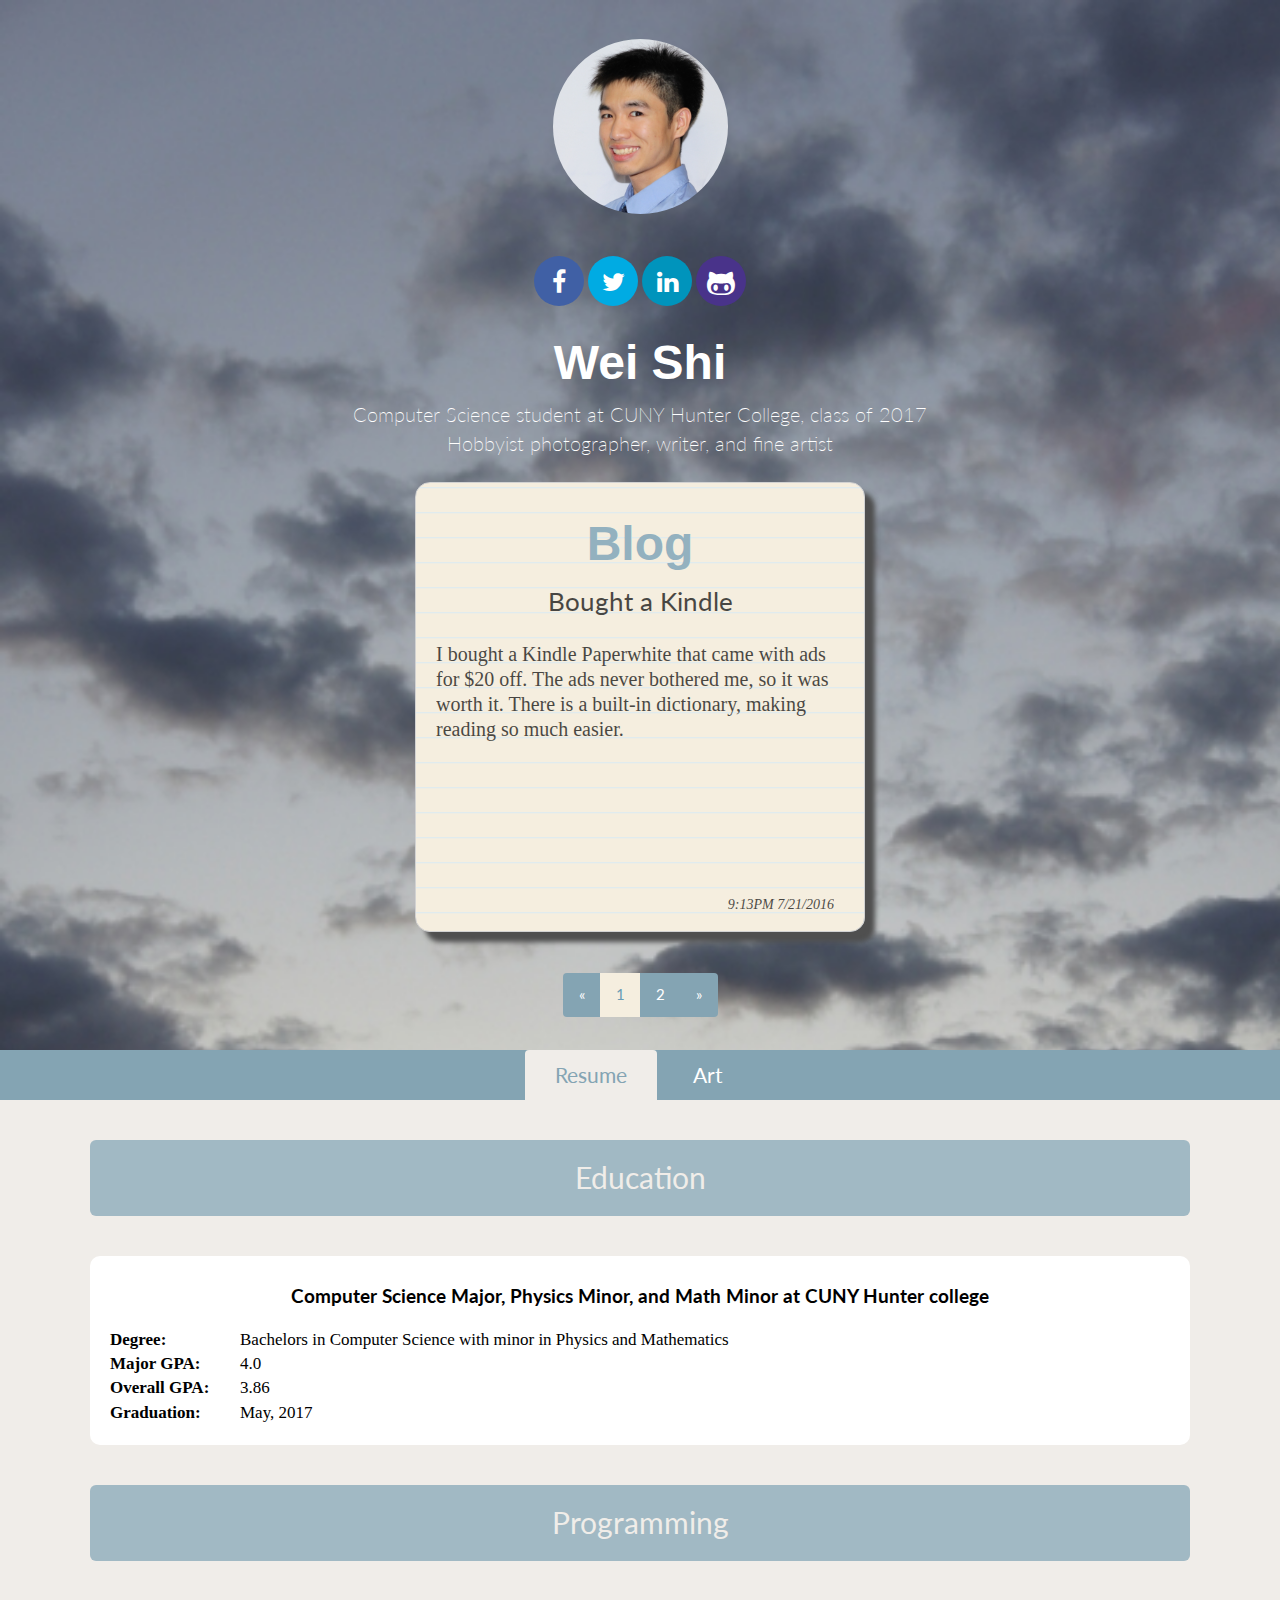
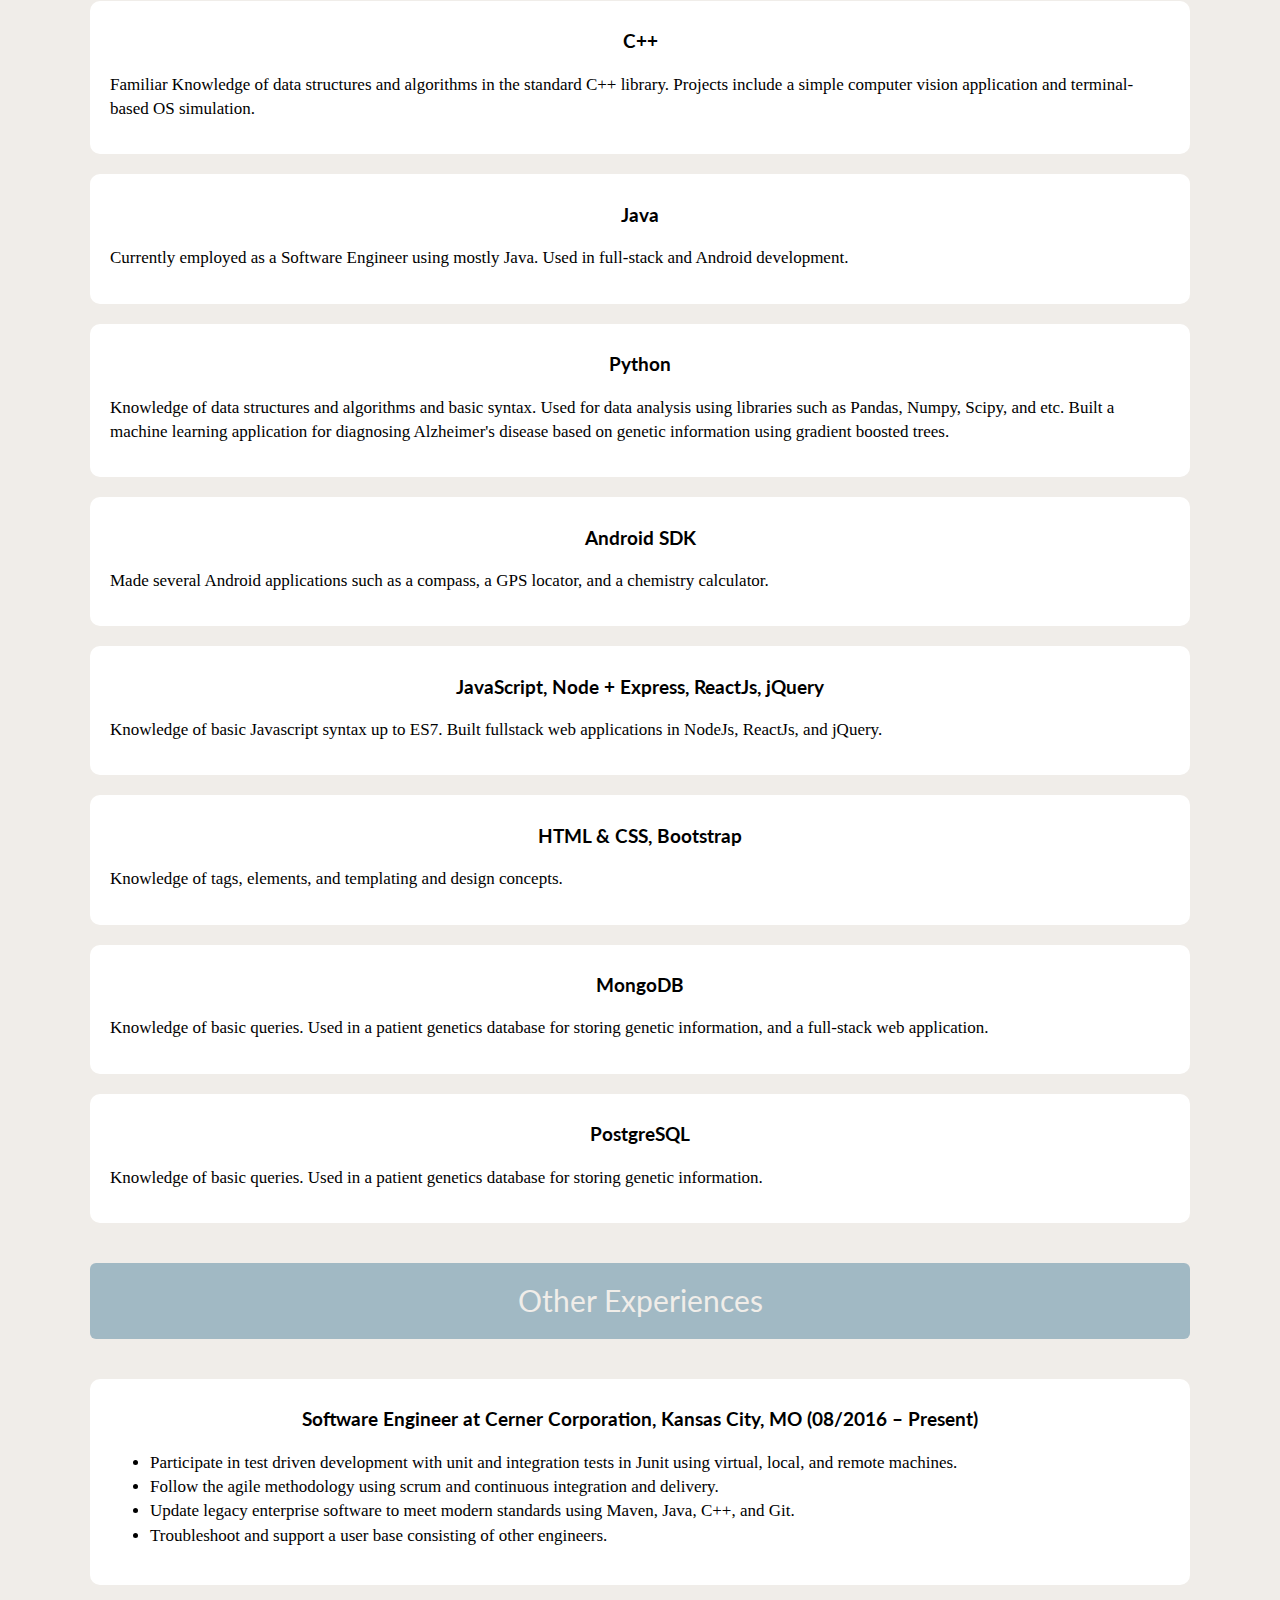
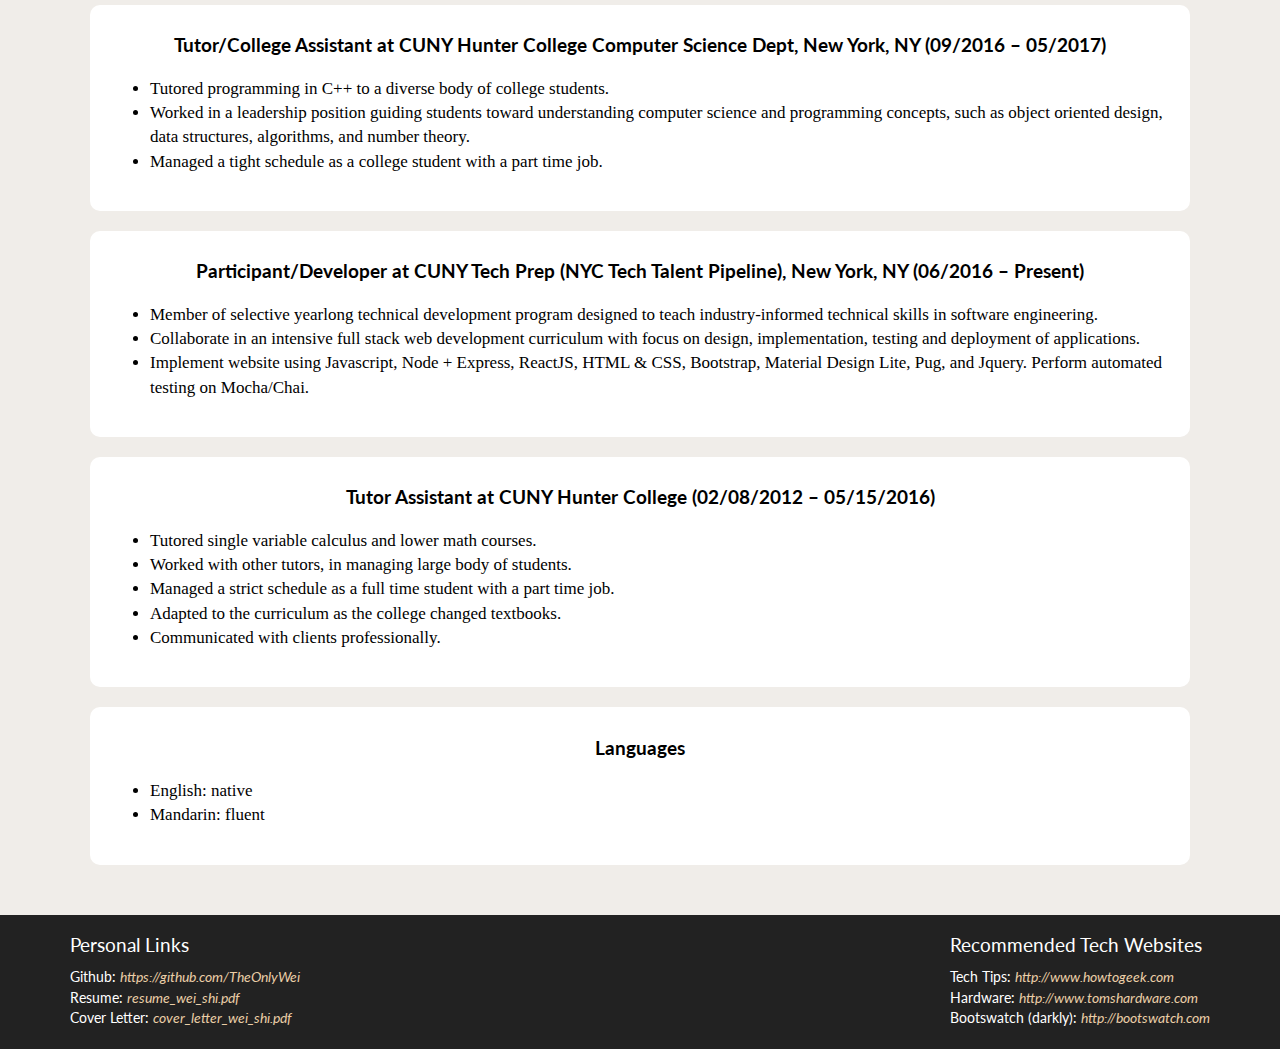
==== commit b49d9730: "update resume" ====
--- a/index.html
+++ b/index.html
@@ -142,7 +142,7 @@
 
 							<tr>
 								<td class="left-col">Overall GPA:</td>
-								<td>3.85</td>
+								<td>3.86</td>
 							</tr>
 							<tr>
 								<td class="left-col">Graduation:</td>
@@ -161,39 +161,44 @@
 				<div id="collapsable2">
 
 					<div class="description">
-						<h4 class="subject">C++ (most familiar)</h4>
-						<p>Familiar Knowledge of data structures and algorithms in the standard C++ library. Largest project was a terminal-based simulation of a basic operating system using round-robin CPU scheduling, CLOOK disk scheduling, and segmented memory.</p>
+						<h4 class="subject">C++</h4>
+						<p>Familiar Knowledge of data structures and algorithms in the standard C++ library. Projects include a simple computer vision application and terminal-based OS simulation.</p>
 					</div>
 
 					<div class="description">
 						<h4 class="subject">Java</h4>
-						<p>Knowledge of data structures and algorithms carried over from C++. Building a chemistry calculator with SQLite for Periodic table in Android. See Android SDK section.</p>
+						<p>Currently employed as a Software Engineer using mostly Java. Used in full-stack and Android development.</p>
 					</div>
 
           <div class="description">
 						<h4 class="subject">Python</h4>
-						<p>Knowledge of data structures and algorithms and basic syntax. Used for data analysis using libraries such as Pandas, Numpy, Scipy, and etc.</p>
+						<p>Knowledge of data structures and algorithms and basic syntax. Used for data analysis using libraries such as Pandas, Numpy, Scipy, and etc. Built a machine learning application for diagnosing Alzheimer's disease based on genetic information using gradient boosted trees.</p>
 					</div>
 
 					<div class="description">
 						<h4 class="subject">Android SDK</h4>
-						<p>Made several Android mini-apps such as a compass and a GPS locator. Largest project was a chemistry calculator, using XML, Java, and SQLite.</p>
-					</div>
-
-					<div class="description">
-						<h4 class="subject">JavaScript and jQuery</h4>
-						<p>Knowledge of basic Javascript syntax and latest JavaScipt versions. Used for scripting this web-page's functionalities.</p>
-					</div>
-
-					<div class="description">
-						<h4 class="subject">HTML &amp; CSS, Bootstrap, Node + Express</h4>
-						<p>Knowledge of basic tags and and elements, used in designing this website. Collaborated in a full-stack Node + Express project over github. Currently working on a browser-based twitter data visualization, as well as another project full-stack class project.</p>
+						<p>Made several Android applications such as a compass, a GPS locator, and a chemistry calculator.</p>
+					</div>
+
+					<div class="description">
+						<h4 class="subject">JavaScript, Node + Express, ReactJs, jQuery</h4>
+						<p>Knowledge of basic Javascript syntax up to ES7. Built fullstack web applications in NodeJs, ReactJs, and jQuery.</p>
+					</div>
+
+					<div class="description">
+						<h4 class="subject">HTML &amp; CSS, Bootstrap</h4>
+						<p>Knowledge of tags, elements, and templating and design concepts.</p>
 					</div>
 
           <div class="description">
 						<h4 class="subject">MongoDB</h4>
-						<p>Knowledge of basics such as insertion, queries, updates, deletion in Javascript. Used in a data patient genetics database for storing Uniprot genetic information, and a full-stack web application.</p>
-					</div>
+						<p>Knowledge of basic queries. Used in a patient genetics database for storing genetic information, and a full-stack web application.</p>
+					</div>
+
+          <div class="description">
+            <h4 class="subject">PostgreSQL</h4>
+            <p>Knowledge of basic queries. Used in a patient genetics database for storing genetic information.</p>
+          </div>
 
 				</div>
 
@@ -202,33 +207,38 @@
 					<button type="button" id="other" class="btn btn-default btn-lg btn-block">Other Experiences</button></div>
 				<div id="collapsable3">
           <div class="description">
-            <h4 class="subject">Tutor/College Assistant at CUNY Hunter College Computer Science Dept, New York, NY (09/2016 – Present)</h4>
+            <h4 class="subject">Software Engineer at Cerner Corporation, Kansas City, MO (08/2016 – Present)</h4>
               <ul>
-                <li>Tutoring programming to a diverse body of college students.</li>
-                <li>Working in a leadership position in guiding students toward
-                    understanding computer science and programming concepts.</li>
-                <li>Managing a tight schedule as a college student with a part time job.</li>
+                <li>Participate in test driven development with unit and integration tests in Junit using virtual, local, and remote machines.</li>
+                <li>Follow the agile methodology using scrum and continuous integration and delivery.</li>
+                <li>Update legacy enterprise software to meet modern standards using Maven, Java, C++, and Git.</li>
+                <li>Troubleshoot and support a user base consisting of other engineers.</li>
+              </ul>
+          </div>
+          <div class="description">
+            <h4 class="subject">Tutor/College Assistant at CUNY Hunter College Computer Science Dept, New York, NY (09/2016 – 05/2017)</h4>
+              <ul>
+                <li>Tutored programming in C++ to a diverse body of college students.</li>
+                <li>Worked in a leadership position guiding students toward understanding computer science and programming concepts, such as object oriented design, data structures, algorithms, and number theory.</li>
+                <li>Managed a tight schedule as a college student with a part time job.</li>
               </ul>
           </div>
           <div class="description">
             <h4 class="subject">Participant/Developer at CUNY Tech Prep (NYC Tech Talent Pipeline), New York, NY (06/2016 – Present)</h4>
               <ul>
                 <li>Member of selective yearlong technical development program designed to teach industry-informed technical skills in software engineering.</li>
-                <li>Collaborate in an intensive full stack web development curriculum
-                    with focus on design, implementation, testing and deployment of applications.
-                <li>Participate in several tech-related networking events, professional development workshops, hackathons, and other tech industry events.</li>
-                <li>Implement website using Javascript, Node + Express, Sequelize, HTML &amp; CSS, Bootstrap, Material Design Lite, Pug, and Jquery. Perform automated testing on Mocha/Chai.</li>
+                <li>Collaborate in an intensive full stack web development curriculum with focus on design, implementation, testing and deployment of applications.</li>
+                <li>Implement website using Javascript, Node + Express, ReactJS, HTML &amp; CSS, Bootstrap, Material Design Lite, Pug, and Jquery. Perform automated testing on Mocha/Chai.</li>
               </ul>
           </div>
 					<div class="description">
 						<h4 class="subject">Tutor Assistant at CUNY Hunter College (02/08/2012 – 05/15/2016)</h4>
 						<ul>
-              <li>Tutored single variable calculus and below math courses.</li>
-              <li>Led and managed the needs of students all over CUNY campuses.</li>
-              <li>Worked with other tutors, solving difficult problems.</li>
+              <li>Tutored single variable calculus and lower math courses.</li>
+              <li>Worked with other tutors, in managing large body of students.</li>
               <li>Managed a strict schedule as a full time student with a part time job.</li>
               <li>Adapted to the curriculum as the college changed textbooks.</li>
-              <li>Communicated to clients in a professional manner.</li>
+              <li>Communicated with clients professionally.</li>
 						</ul>
 					</div>
           <div class="description">
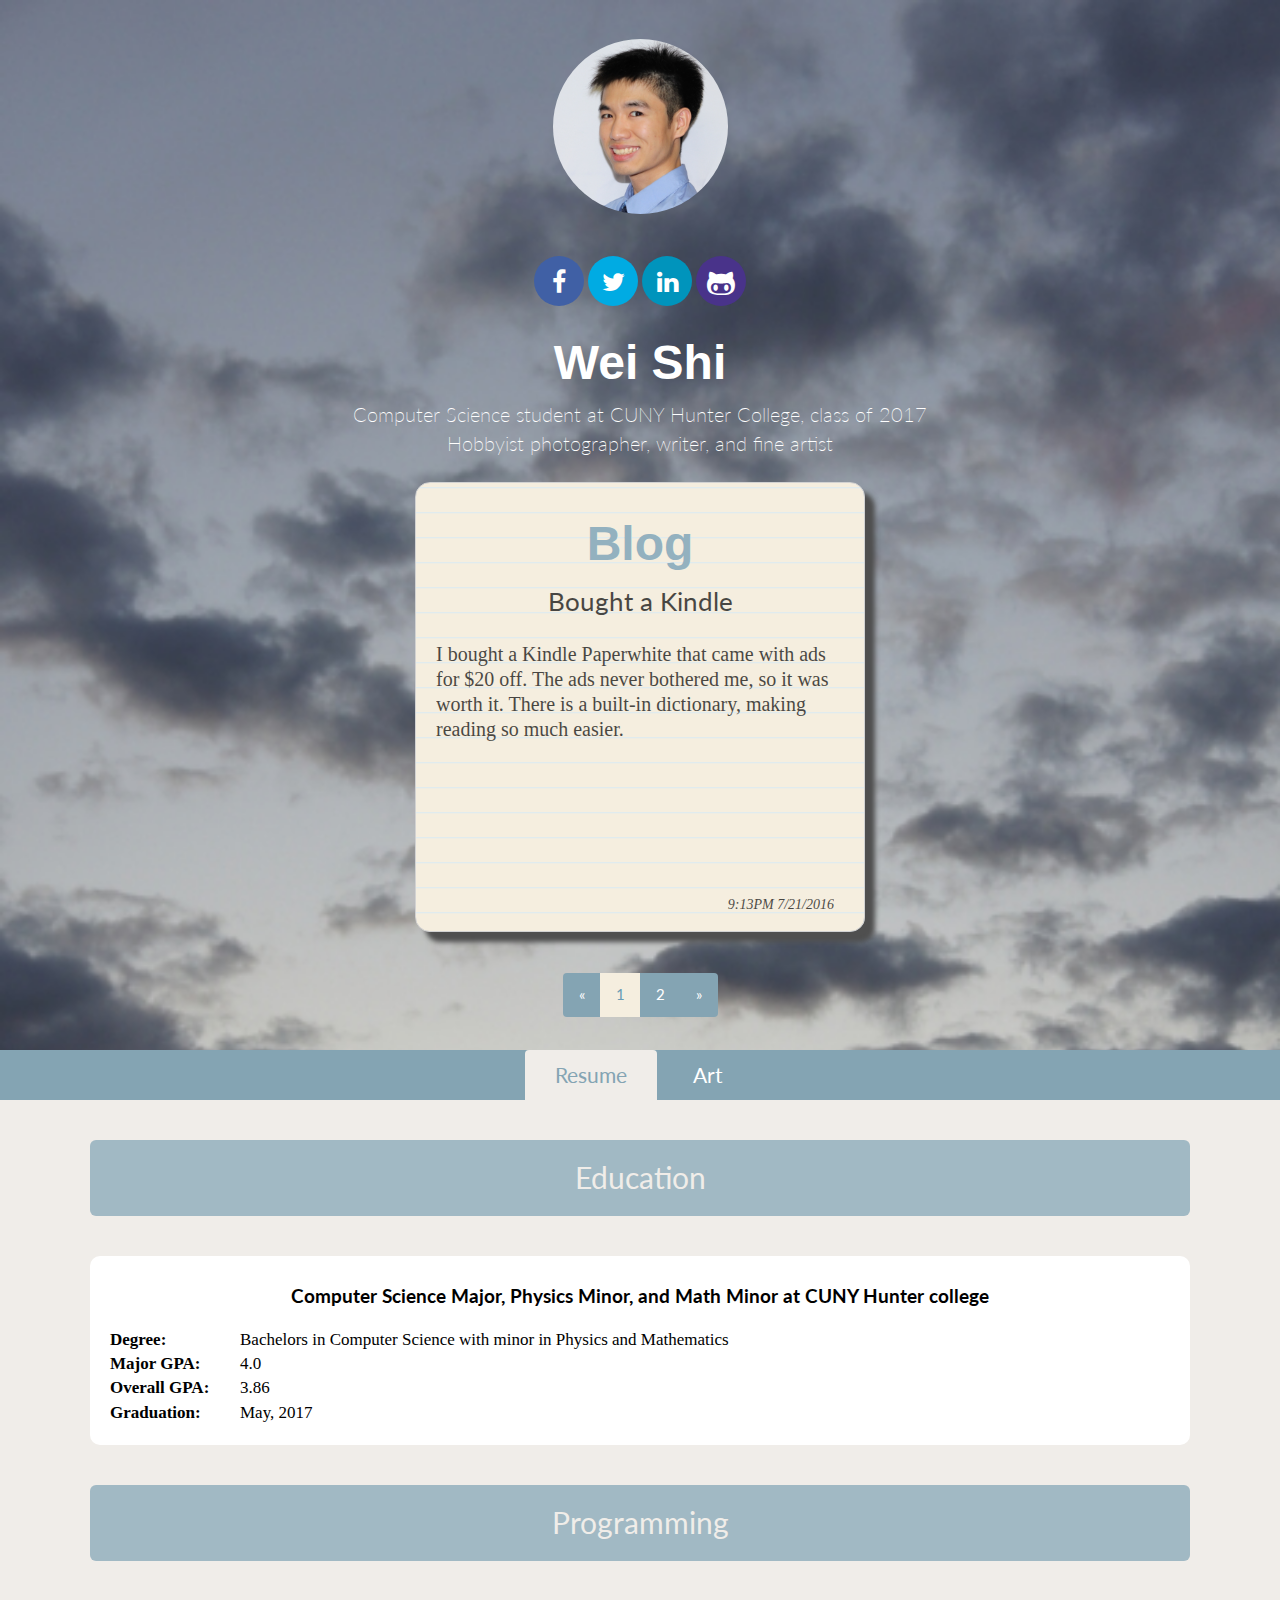
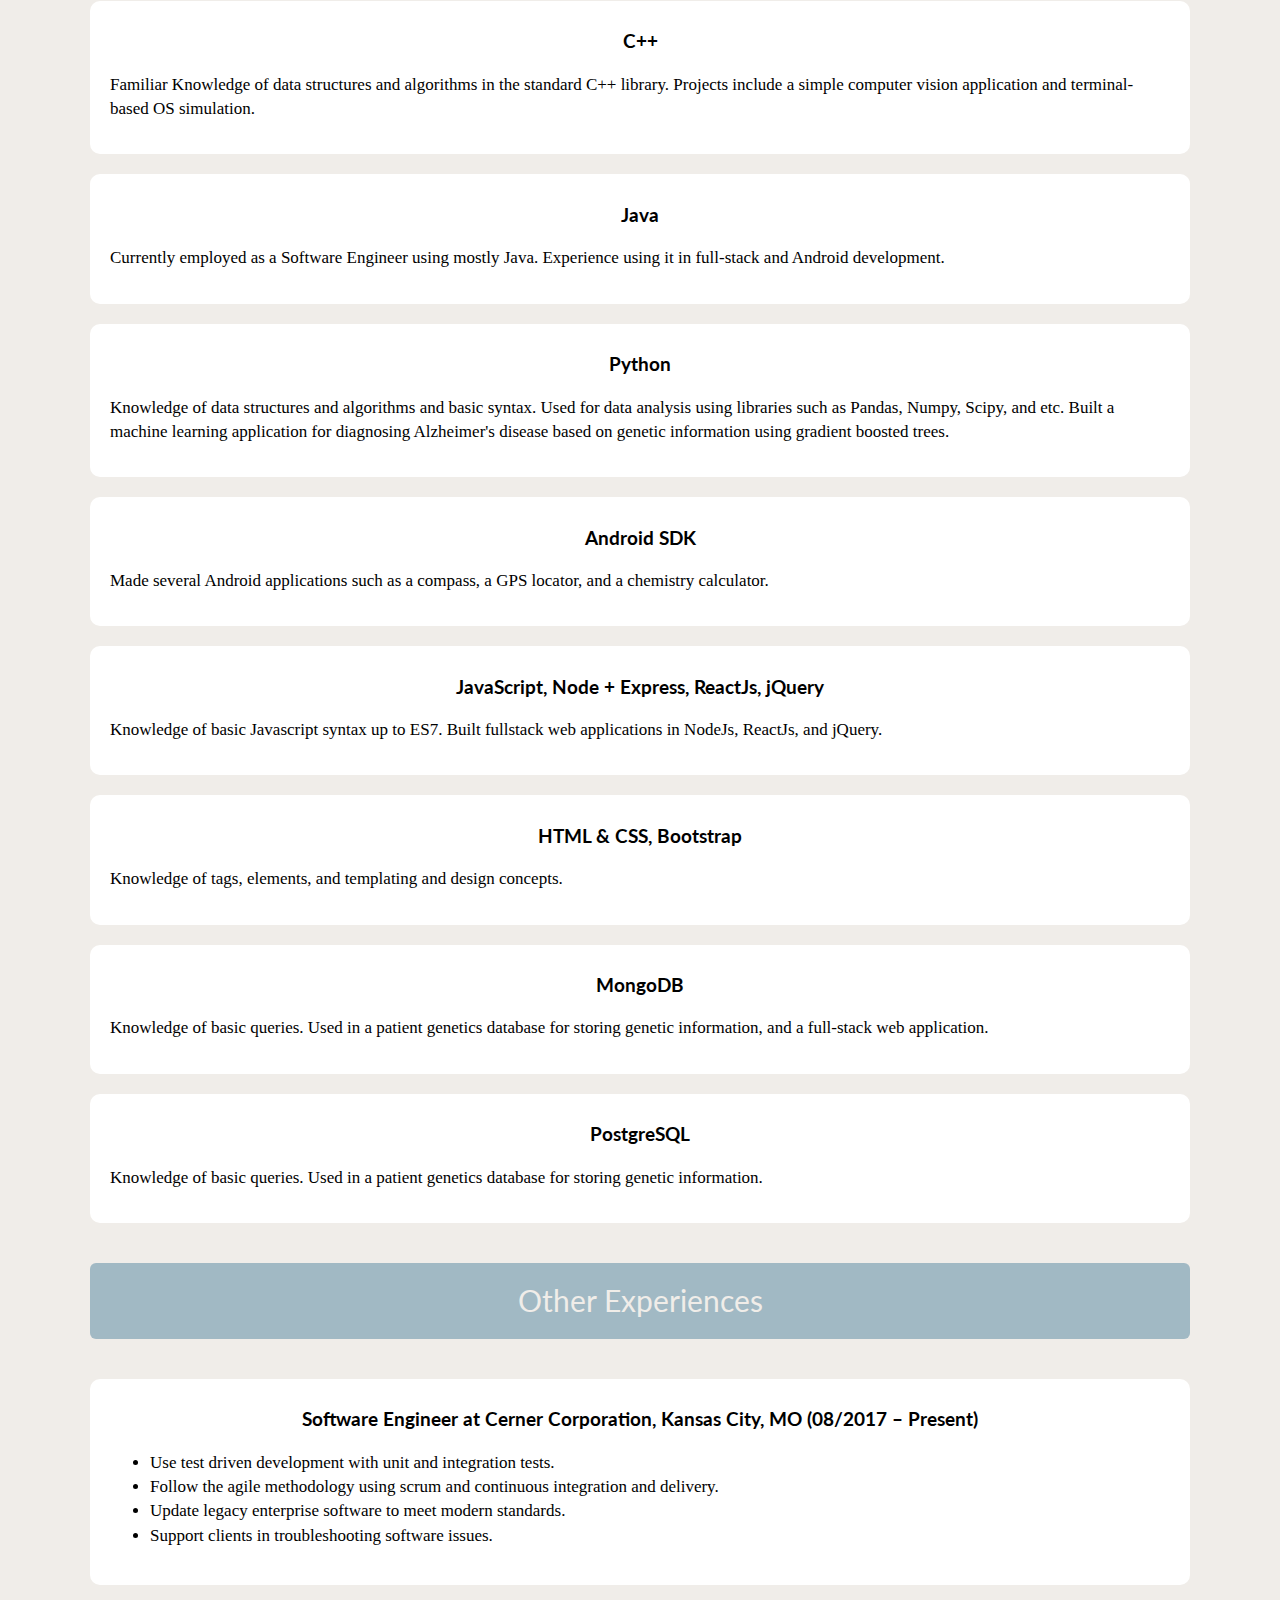
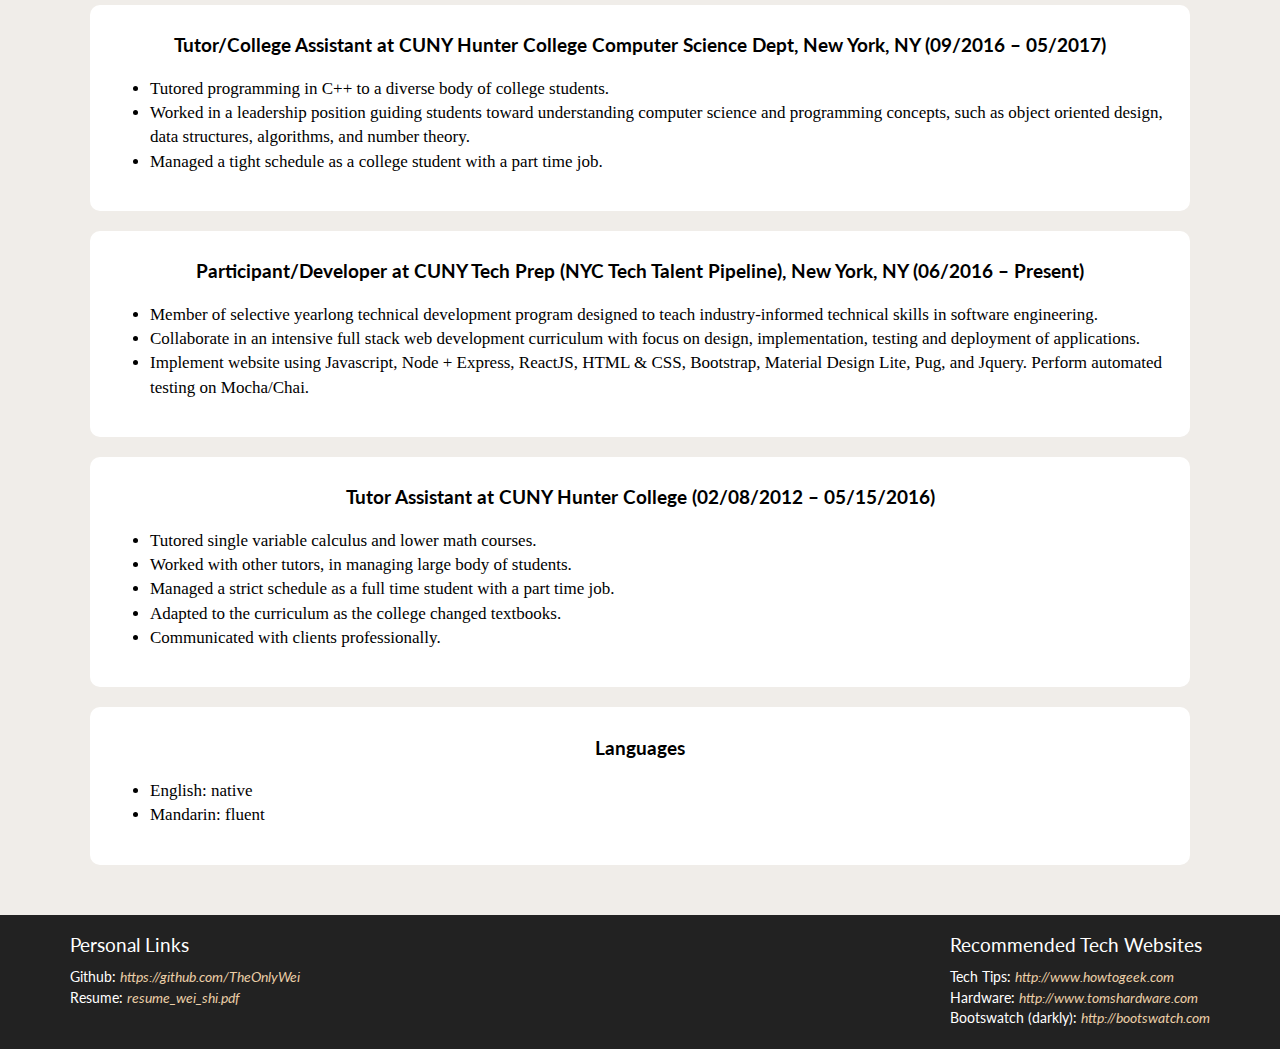
==== commit e8a0e658: "remove cover letter and update resume" ====
--- a/index.html
+++ b/index.html
@@ -167,7 +167,7 @@
 
 					<div class="description">
 						<h4 class="subject">Java</h4>
-						<p>Currently employed as a Software Engineer using mostly Java. Used in full-stack and Android development.</p>
+						<p>Currently employed as a Software Engineer using mostly Java. Experience using it in full-stack and Android development.</p>
 					</div>
 
           <div class="description">
@@ -207,12 +207,12 @@
 					<button type="button" id="other" class="btn btn-default btn-lg btn-block">Other Experiences</button></div>
 				<div id="collapsable3">
           <div class="description">
-            <h4 class="subject">Software Engineer at Cerner Corporation, Kansas City, MO (08/2016 – Present)</h4>
+            <h4 class="subject">Software Engineer at Cerner Corporation, Kansas City, MO (08/2017 – Present)</h4>
               <ul>
-                <li>Participate in test driven development with unit and integration tests in Junit using virtual, local, and remote machines.</li>
+                <li>Use test driven development with unit and integration tests.</li>
                 <li>Follow the agile methodology using scrum and continuous integration and delivery.</li>
-                <li>Update legacy enterprise software to meet modern standards using Maven, Java, C++, and Git.</li>
-                <li>Troubleshoot and support a user base consisting of other engineers.</li>
+                <li>Update legacy enterprise software to meet modern standards.</li>
+                <li>Support clients in troubleshooting software issues.</li>
               </ul>
           </div>
           <div class="description">
@@ -404,7 +404,6 @@
 							<h4>Personal Links</h4>
 							<p>Github: <a href="https://github.com/TheOnlyWei" target="_blank">https://github.com/TheOnlyWei</a></p>
 							<p>Resume: <a href="doc/resume_wei_shi.pdf" target="_blank">resume_wei_shi.pdf</a></p>
-              <p>Cover Letter: <a href="doc/cover_letter_wei_shi.pdf" target="_blank">cover_letter_wei_shi.pdf</a></p>
 						</div>
 					</div>
 
